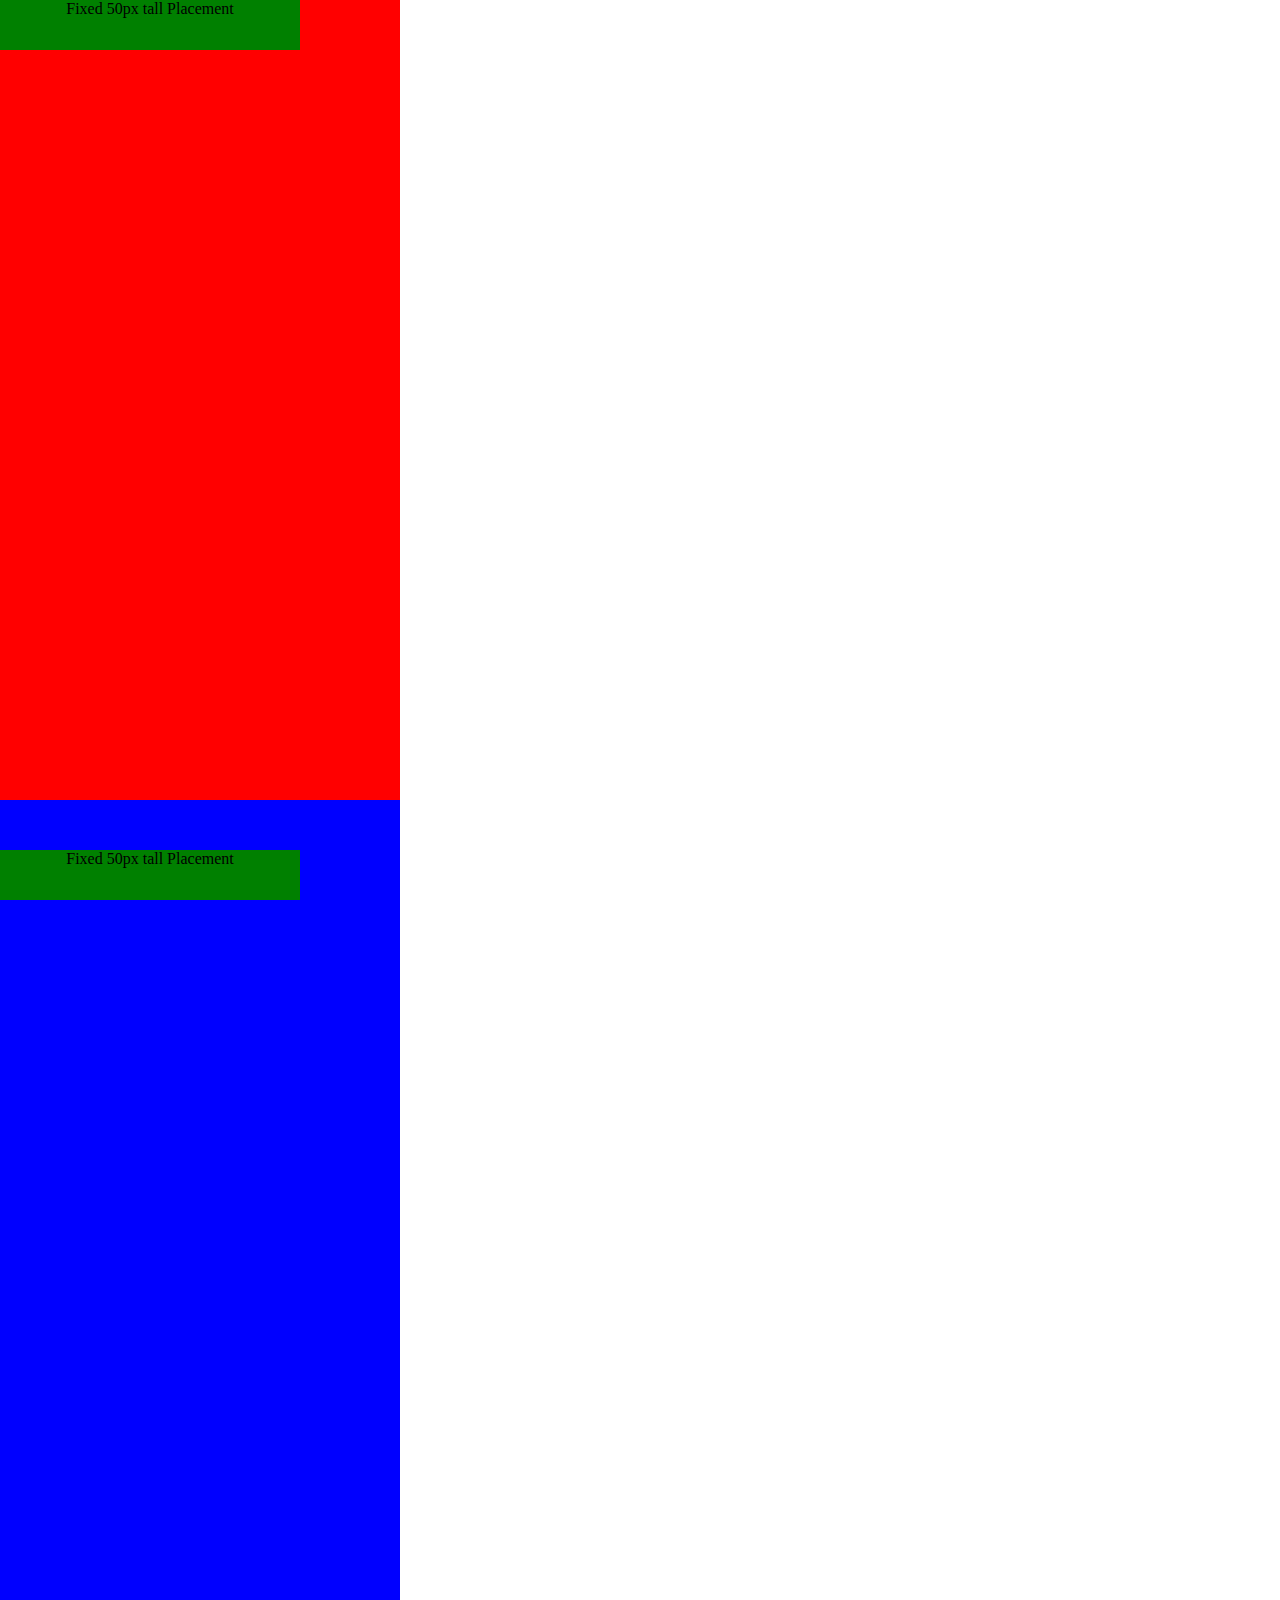
==== index.html @ 7156c19f "Rename MAB-10707_bottom_top_divs_prod_50px-5.html to index.html" ====
<!DOCTYPE HTML>
<html>
<head><title></title>
<meta name="viewport" content="width=device-width, initial-scale=1, user-scalable=no" />
</head>
<body style="margin:0px;">
<div style="position:fixed; height:50px; width:300px; background-color:green; text-align:center;z-index:100000">Fixed 50px tall Placement</div>
<div style="position:fixed; height:50px; width:300px; bottom:0px;background-color:green; text-align:center;z-index:100000">Fixed 50px tall Placement</div>
<div style="height:800px;width:400px;background-color:red;"></div>
<div style="width:400px;">
<div class="celtra-ad-v3">
    <img src="data:image/png,celtra" style="display: none" onerror="
        (function(img) {
            var params = {'clickUrl':'','expandDirection':'undefined','preferredClickThroughWindow':'new','clickEvent':'advertiser','externalAdServer':'Custom','tagVersion':'6'};
            var req = document.createElement('script');
            req.id = params.scriptId = 'celtra-script-' + (window.celtraScriptIndex = (window.celtraScriptIndex||0)+1);
            params.clientTimestamp = new Date/1000;
            params.clientTimeZoneOffsetInMinutes = new Date().getTimezoneOffset();
            params.hostPageLoadId=window.celtraHostPageLoadId=window.celtraHostPageLoadId||(Math.random()+'').slice(2);
            var src = 'https://ads.mab.robakid.test/ec02bd7c/web.js?';
            for (var k in params) {
                src += '&amp;' + encodeURIComponent(k) + '=' + encodeURIComponent(params[k]);
            }
            req.src = src;
            img.parentNode.insertBefore(req, img.nextSibling);
        })(this);
    "/>
</div>
<div style="height:800px;width:400px;background-color:blue;"></div>
</body>
</html>
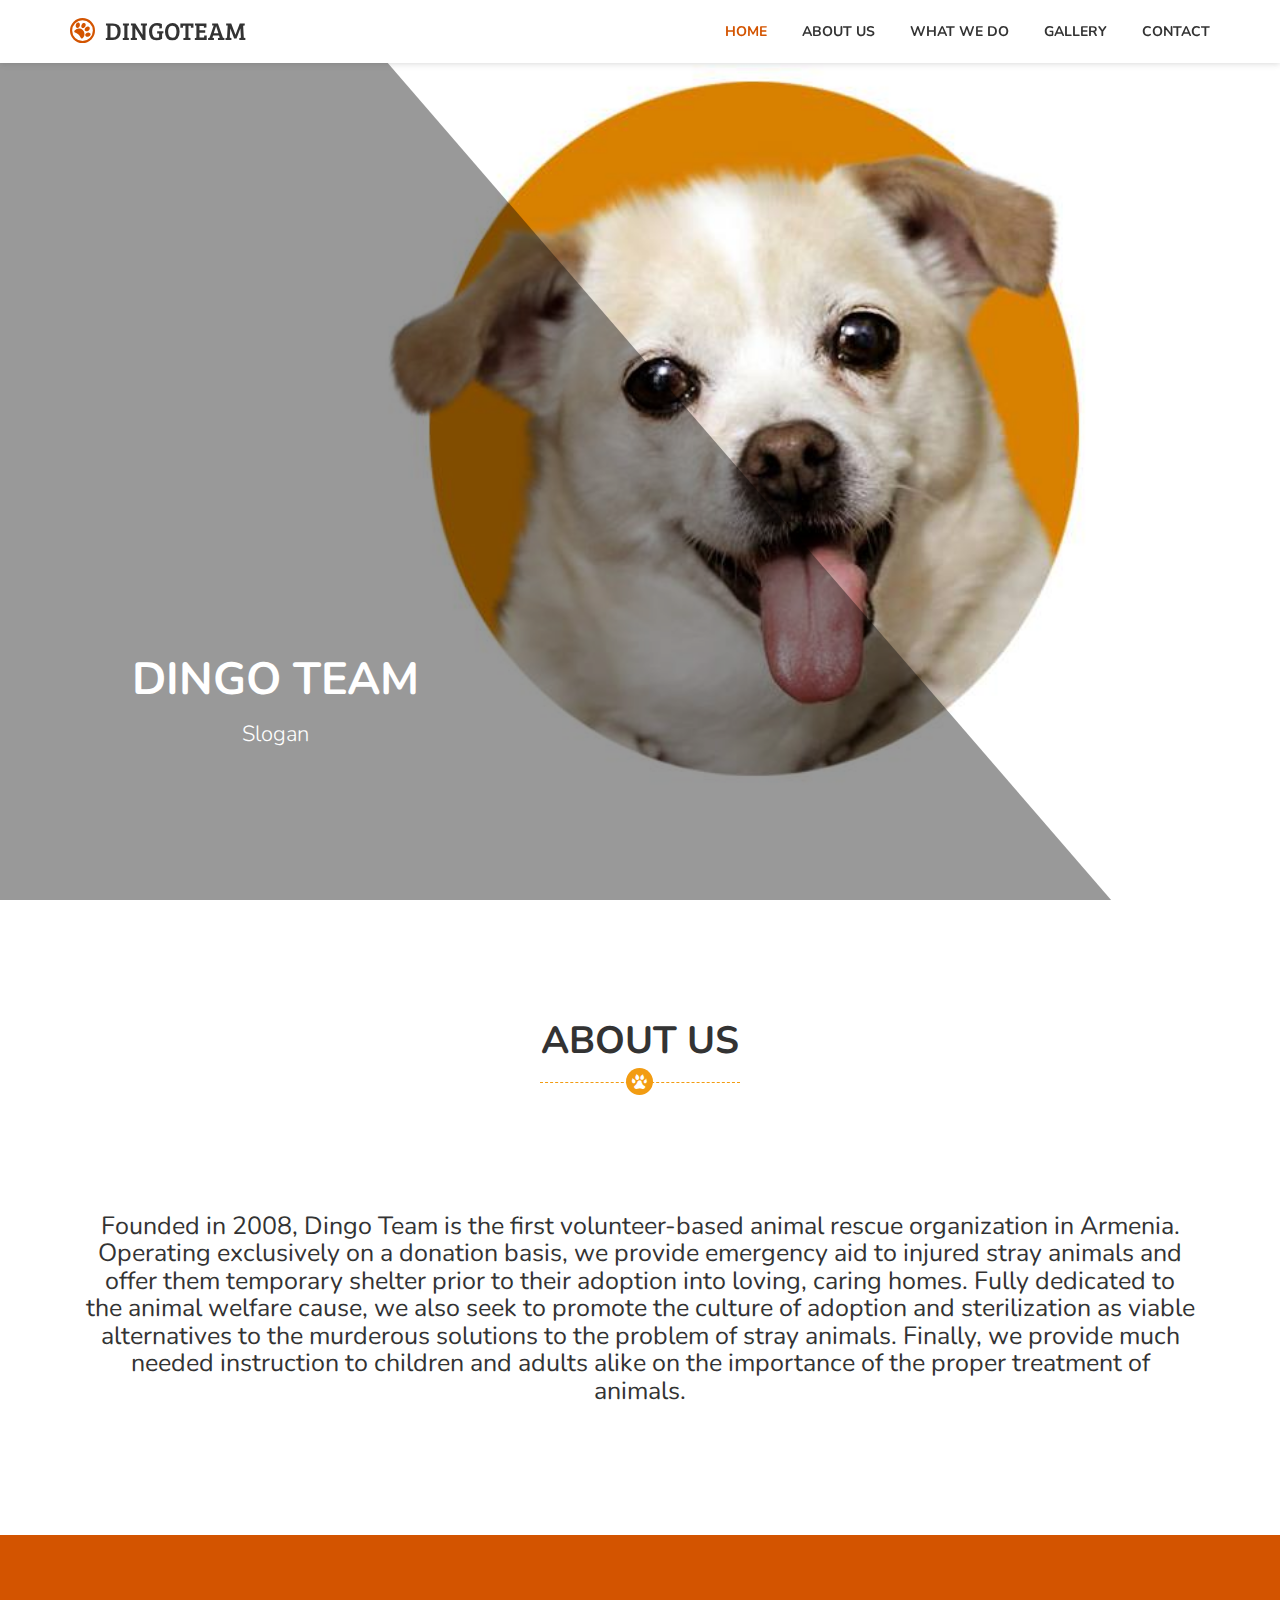
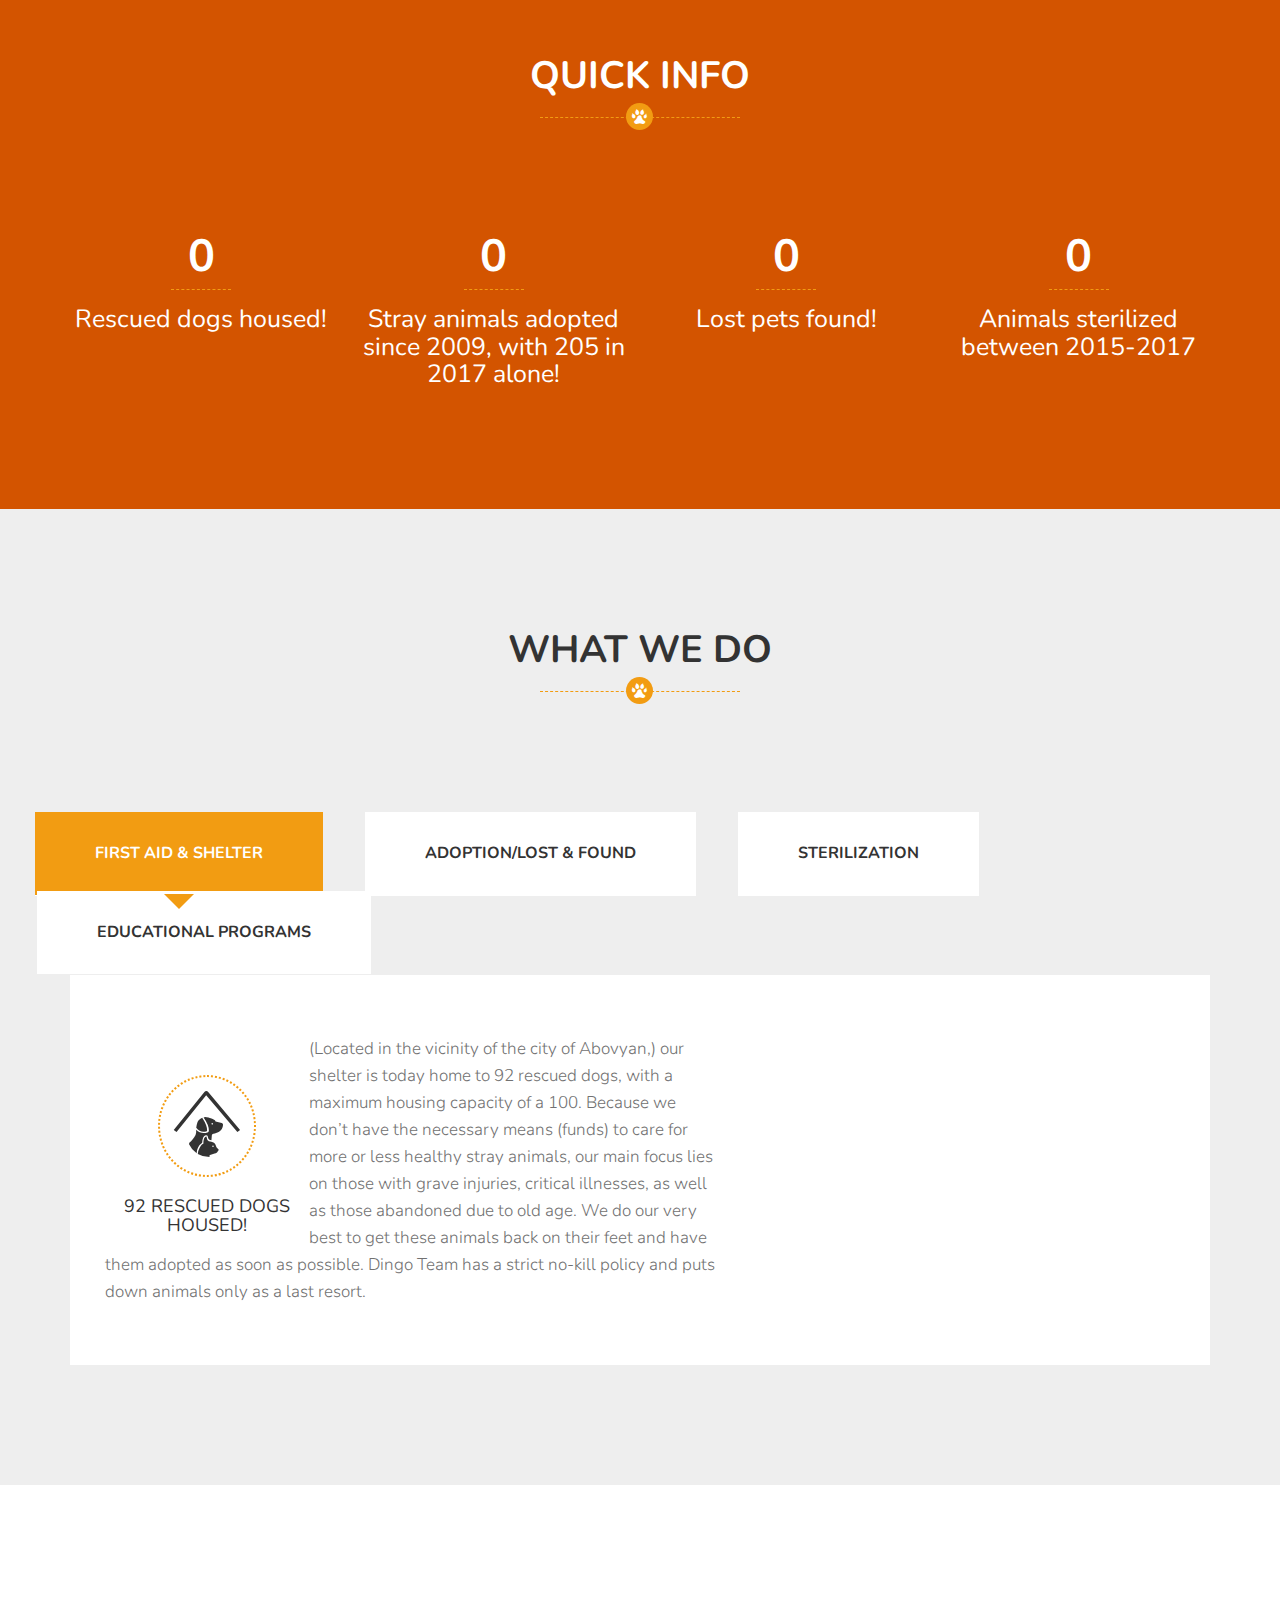
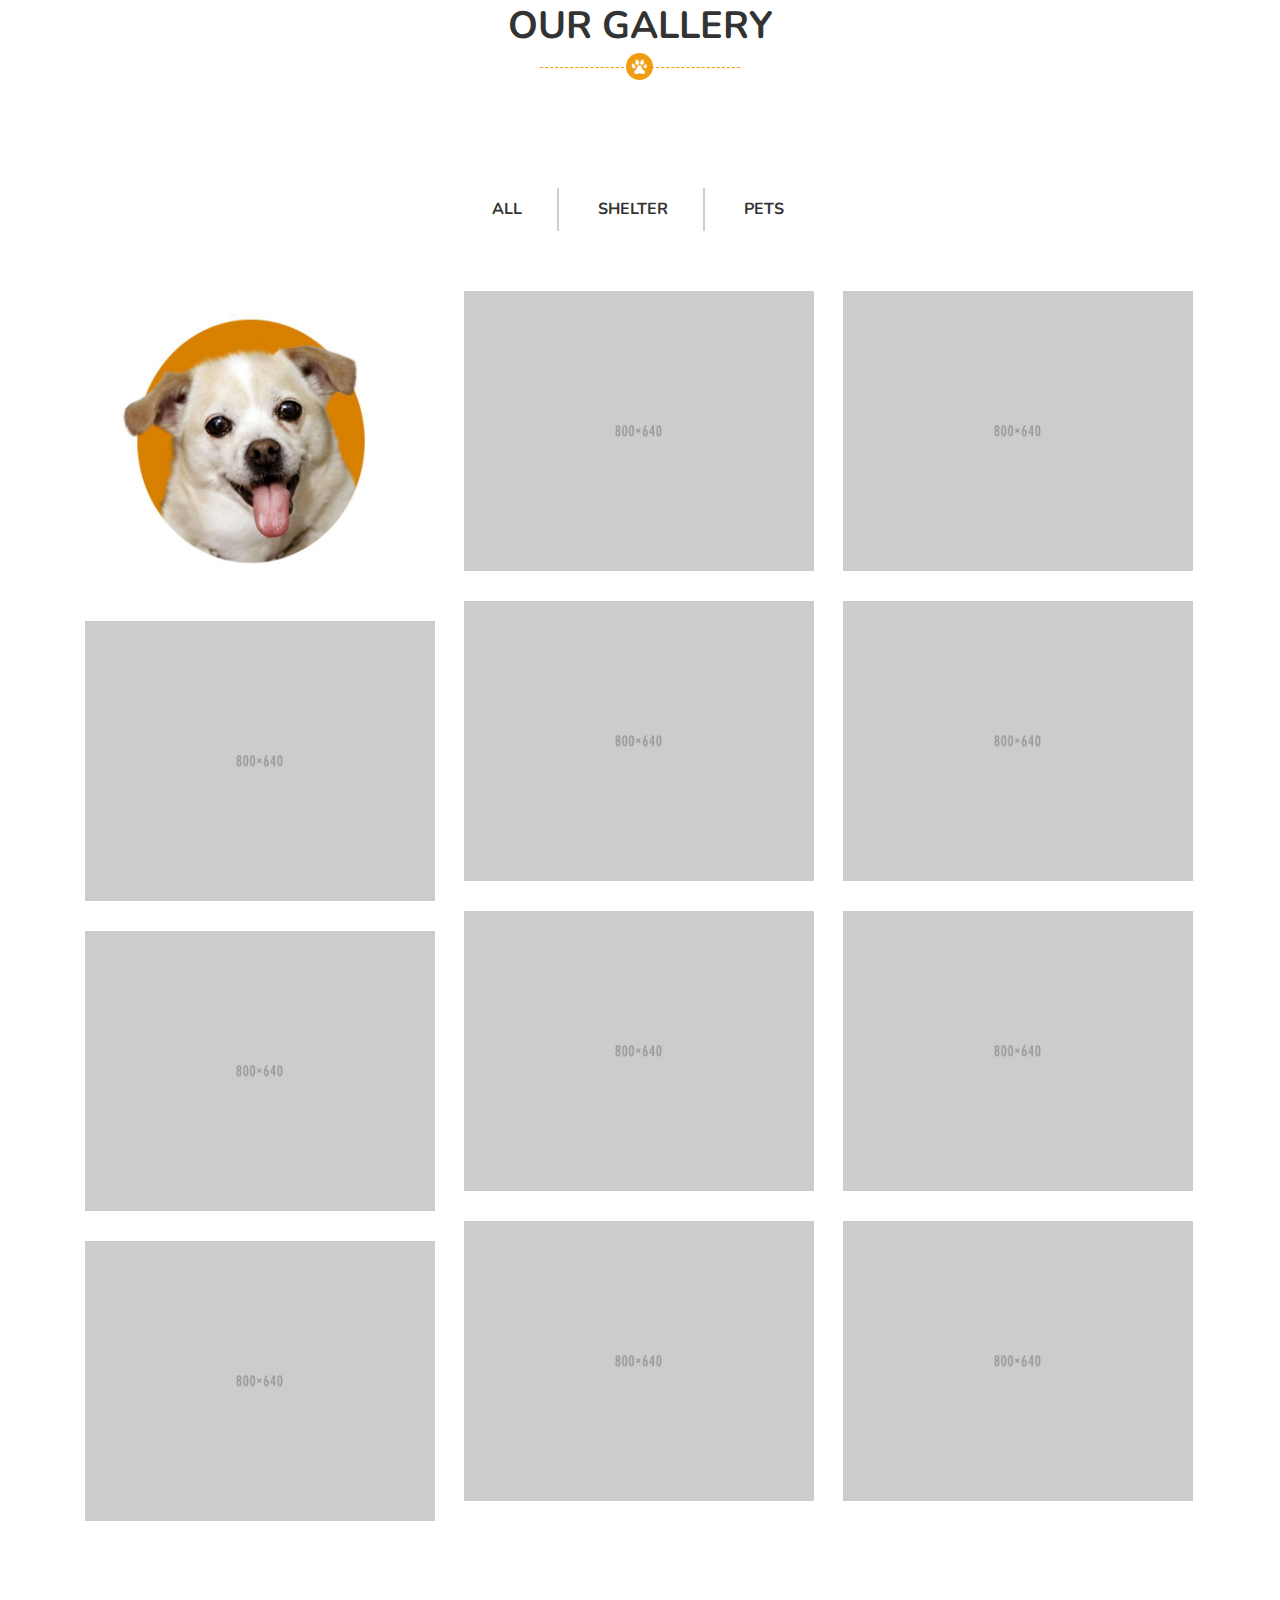
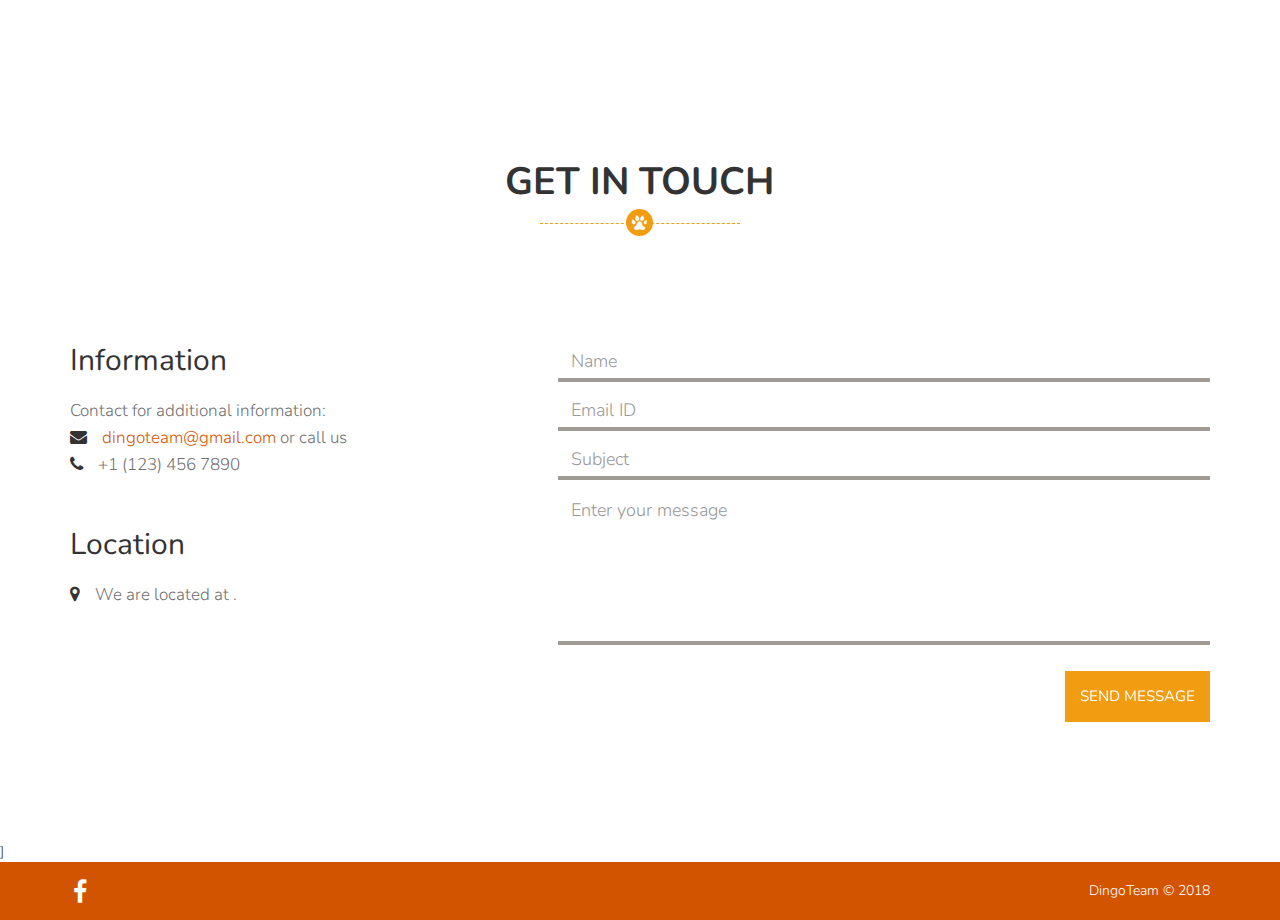
==== commit c32f3ab6: "dingo demo" ====
--- a/index.html
+++ b/index.html
@@ -1,31 +1,592 @@
-<!DOCTYPE HTML>
-<html>
-<head><title></title>
-<meta name="viewport" content="width=device-width, initial-scale=1, user-scalable=no" />
-</head>
-<body style="margin:0px;">
-<div style="position:fixed; height:50px; width:300px; background-color:green; text-align:center;z-index:100000">Fixed 50px tall Placement</div>
-<div style="position:fixed; height:50px; width:300px; bottom:0px;background-color:green; text-align:center;z-index:100000">Fixed 50px tall Placement</div>
-<div style="height:800px;width:400px;background-color:red;"></div>
-<div style="width:400px;">
-<div class="celtra-ad-v3">
-    <img src="data:image/png,celtra" style="display: none" onerror="
-        (function(img) {
-            var params = {'clickUrl':'','expandDirection':'undefined','preferredClickThroughWindow':'new','clickEvent':'advertiser','externalAdServer':'Custom','tagVersion':'6'};
-            var req = document.createElement('script');
-            req.id = params.scriptId = 'celtra-script-' + (window.celtraScriptIndex = (window.celtraScriptIndex||0)+1);
-            params.clientTimestamp = new Date/1000;
-            params.clientTimeZoneOffsetInMinutes = new Date().getTimezoneOffset();
-            params.hostPageLoadId=window.celtraHostPageLoadId=window.celtraHostPageLoadId||(Math.random()+'').slice(2);
-            var src = 'https://ads.mab.robakid.test/ec02bd7c/web.js?';
-            for (var k in params) {
-                src += '&amp;' + encodeURIComponent(k) + '=' + encodeURIComponent(params[k]);
-            }
-            req.src = src;
-            img.parentNode.insertBefore(req, img.nextSibling);
-        })(this);
-    "/>
-</div>
-<div style="height:800px;width:400px;background-color:blue;"></div>
-</body>
-</html>
+<!DOCTYPE html>
+<html lang="en">
+   <head>
+      <meta charset="utf-8">
+      <!--[if IE]>
+      <meta http-equiv="X-UA-Compatible" content="IE=edge">
+      <![endif]-->
+      <meta name="viewport" content="width=device-width, initial-scale=1, maximum-scale=1">
+      <meta name="description" content="">
+      <meta name="author" content="">
+      <!-- Page title -->
+      <title>Dingo Team</title>
+	  
+      <!-- HTML5 Shim and Respond.js IE8 support of HTML5 elements and media queries -->
+      <!--[if lt IE 9]>
+      <script src="js/html5shiv.min.js"></script>
+      <script src="js/respond.js"></script>
+      <![endif]-->
+	  
+      <!-- Bootstrap Core CSS -->
+      <link href="css/bootstrap.css" rel="stylesheet" type="text/css">
+	  
+      <!-- Icon fonts -->
+      <link href="fonts/font-awesome/css/font-awesome.min.css" rel="stylesheet" type="text/css">
+      <link href="fonts/flaticons/flaticon.css" rel="stylesheet" type="text/css">
+	  
+      <!-- Google fonts -->
+      <link href='http://fonts.googleapis.com/css?family=Nunito:300,400,700' rel='stylesheet' type='text/css'>
+	  <link href='http://fonts.googleapis.com/css?family=Bree+Serif' rel='stylesheet' type='text/css'>
+
+      <!-- Css Animations -->
+      <link href="css/animate.css" rel="stylesheet" />
+	  
+      <!-- Theme CSS -->
+      <link href="css/style.css" rel="stylesheet">
+	  
+	  <!-- Color Style CSS -->
+      <link href="styles/yellowpaws.css" rel="stylesheet">
+	  
+	  <!-- Prefix free CSS -->
+	  <script src="js/prefixfree.js"></script>
+	  
+      <!-- Owl Slider & Prettyphoto -->
+      <link rel="stylesheet" href="css/owl.carousel.css">
+      <link rel="stylesheet" href="css/prettyPhoto.css">
+	  
+      <!-- Favicons-->
+      <link rel="apple-touch-icon" sizes="57x57" href="/apple-touch-icon-57x57.png">
+      <link rel="apple-touch-icon" sizes="72x72" href="/apple-touch-icon-72x72.png">
+      <link rel="apple-touch-icon" sizes="114x114" href="/apple-touch-icon-114x114.png">
+      <link rel="apple-touch-icon" sizes="144x144" href="/apple-touch-icon-144x144.png">
+      <link rel="shortcut icon" href="favicon.ico" type="image/x-icon">
+      <link rel="icon" href="favicon.ico" type="image/x-icon">		
+   </head> 
+   
+   <body id="page-top" data-spy="scroll" data-target=".navbar-custom">   
+	<!-- Preloader -->
+	<div id="preloader">
+		<div class="spinner">
+			<div class="rect1"></div>
+			<div class="rect2"></div>
+			<div class="rect3"></div>
+			<div class="rect4"></div>
+			<div class="rect5"></div>
+		</div>
+	</div>					
+	<!-- Navbar -->	  
+      <nav class="navbar navbar-custom navbar-fixed-top">
+	  		
+         <div class="container">
+         <!-- navbar -->		 
+            <div class="navbar-header page-scroll">
+               <button type="button" class="navbar-toggle" data-toggle="collapse" data-target=".navbar-main-collapse">
+               <i class="fa fa-bars"></i>
+               </button>
+               <!-- Logo -->
+               <div class="page-scroll">
+                  <a class="navbar-brand" href="#page-top">
+				  <!--Font Icon logo and text -->
+                     <span class="flaticon-animals-allowed"></span>DingoTeam
+                  </a>
+               </div>
+            </div>
+            <!-- Collect the nav links, forms, and other content for toggling -->
+            <div class="collapse navbar-collapse navbar-right navbar-main-collapse">
+               <ul class="nav navbar-nav page-scroll">
+                  <li class="active"><a href="#page-top">Home</a></li>
+                  <li><a href="#services">About Us</a></li>
+                  <li><a href="#about">What We Do</a></li>
+                  <li><a href="#gallery">Gallery</a></li>
+                  <li><a href="#contact">Contact</a></li>
+               </ul>
+            </div>
+         </div>
+      </nav><!-- Navbar ends -->
+	<!-- Full Page Image Background Slider -->
+	<div class="slider-container">	
+	   <div class="slider-control left inactive"></div>
+	   <div class="slider-control right"></div>
+		   <ul class="slider-pagi"></ul>
+	   <!--Slider -->
+	   <div class="slider">
+	   <!-- Slide 1 -->
+		  <div class="slide slide-0 active">
+			 <div class="slide__bg"></div>
+			 <div class="slide__content">
+				<svg class="slide__overlay" viewBox="0 0 720 405" preserveAspectRatio="xMaxYMax slice">
+				   <path class="slide__overlay-path" d="M0,0 150,0 500,405 0,405" />
+				</svg>
+				<div class="slide__text">
+				   <h1 class="slide__text-heading">Dingo Team</h1>
+				   <div class="hidden-sm hidden-xs">
+					  <p class="lead">Slogan</p>
+				   </div>
+				</div>
+			 </div>
+		  </div>
+		 <!-- Slide 2 -->
+		 
+		 
+		  
+	   </div>
+	</div>	
+	<!--/ Slider ends -->
+				
+    <!-- Section services -->
+	<section id="services" class="home-section">
+	   <div class="col-lg-8 col-lg-offset-2">
+		 <!-- Section heading -->
+		  <div class="section-heading">
+			 <h2>About Us</h2>
+			 <div class="hr"></div>
+		  </div>
+	   </div>
+	   <div class="container">
+		  
+			 <!-- item 1-->
+			<div class="col-md-12 col-sm-12">
+							<h5>Founded in 2008, Dingo Team is the first volunteer-based animal rescue organization in Armenia. Operating exclusively on a donation basis, we provide emergency aid to injured stray animals and offer them temporary shelter prior to their adoption into loving, caring homes. Fully dedicated to the animal welfare cause, we also seek to promote the culture of adoption and sterilization as viable alternatives to the murderous solutions to the problem of stray animals. Finally, we provide much needed instruction to children and adults alike on the importance of the proper treatment of animals. </h5>
+						
+		  </div>
+	</section>
+	<!-- /Section ends -->	  
+	
+    <!-- Section Stats -->	
+    <section id="stats" class="home-section">
+		<div class="col-lg-8 col-lg-offset-2">
+		   <!-- Section Heading -->	
+			<div class="section-heading">
+			<h2>Quick Info</h2>
+			<div class="hr"></div>
+		 </div>
+		</div>
+         <div class="container">
+            <div class="row">
+               <div class="text-center wow fadeInUp" data-wow-delay="0.2s">
+                  <div class="col-md-3 col-sm-6 res-margin">
+                     <!-- Number 1 -->
+                     <div class="numscroller" data-slno='1' data-min='0' data-max='92' data-delay='10' data-increment="5">0</div>
+                     <hr>
+					 <h5>Rescued dogs housed!</h5>
+                  </div>
+                  <div class="col-md-3 col-sm-6 res-margin">
+                     <!-- Number 2 -->
+                     <div class="numscroller" data-slno='1' data-min='0' data-max='5000' data-delay='5' data-increment="20">0</div>
+                     <hr>
+					 <h5>Stray animals adopted since 2009, with 205 in 2017 alone!</h5>
+                  </div>
+                  <div class="col-md-3 col-sm-6 res-margin">
+                     <!-- Number 3 -->
+                     <div class="numscroller" data-slno='1' data-min='0' data-max='22' data-delay='5' data-increment="3">0</div>
+                     <hr>
+                     <h5>Lost pets found!</h5>
+                  </div>
+                  <div class="col-md-3 col-sm-6">
+                     <!-- Number 4 -->
+                     <div class="numscroller" data-slno='1' data-min='0' data-max='800' data-delay='8' data-increment="8">0</div>
+                     <hr>
+					 <h5>Animals sterilized between 2015-2017</h5>
+                  </div>
+               </div>
+            </div>
+         </div>
+    </section>
+	<!-- Section Ends-->
+	  
+    <!-- Section About -->	
+	<section id="about" class="home-section">
+	   <div class="col-lg-8 col-lg-offset-2">
+	   	<!-- Section Heading -->	
+		  <div class="section-heading">
+			 <h2>What We Do</h2>
+			 <div class="hr"></div>
+		  </div>
+	   </div>
+		  <div class="col-md-12 col-sm-12 col-centered">
+			 <div class="centered-pills">
+				<!-- Navigation -->
+				<ul class="nav nav-pills">
+				   <li class="active"><a href="#pane1" data-toggle="tab">First AID & Shelter</a></li>
+				   <li><a href="#pane2" data-toggle="tab">Adoption/Lost & Found</a></li>
+				   <li><a href="#pane3" data-toggle="tab">Sterilization</a></li>
+				   <li><a href="#pane4" data-toggle="tab">Educational Programs</a></li>
+				</ul>
+			 </div>
+		  </div>
+		 <div class="container">
+		  <!-- Panels start -->	
+		  <div class="tabbable">
+			 <div class="tab-content">
+				<!-- Panel  1 -->
+				<div id="pane1" class="paneltab tab-pane fade active in">
+				   <div class="row">
+					  <div class="col-md-12 col-sm-12">
+						 <div class="col-lg-7 col-md-6 col-sm-12 res-margin wow fadeInRight" data-wow-delay="0.2s">
+						 <div class="col-xs-12 col-md-4 col-lg-4">
+						 <div class="box">
+							<div class="icon">
+							   <div class="image"><span class="flaticon-pet22"></span></div>
+							   <h6>92 rescued dogs housed!</h6>
+							</div>
+						 </div>
+					  </div>
+							<p>(Located in the vicinity of the city of Abovyan,) our shelter is today home to 92 rescued dogs, with a maximum housing capacity of a 100.
+
+Because we don’t have the necessary means (funds) to care for more or less healthy stray animals, our main focus lies on those with grave injuries, critical illnesses, as well as those abandoned due to old age. We do our very best to get these animals back on their feet and have them adopted as soon as possible. 
+
+Dingo Team has a strict no-kill policy and puts down animals only as a last resort.
+</p>
+						 </div>					 
+						 <div class="col-lg-5 col-md-6 col-sm-12 wow fadeInLeft" data-wow-delay="0.2s">
+							<div class="embed-responsive embed-responsive-16by9">
+						 <iframe class="embed-responsive-item" src="https://www.facebook.com/plugins/video.php?href=https%3A%2F%2Fwww.facebook.com%2Fdingoteam%2Fvideos%2F1727937407271821%2F&show_text=0"></iframe>
+					  </div>
+						 </div>
+					  </div>
+					  <!-- icons -->
+				   </div>
+
+				 </div> 
+				<!-- Panel 1 ends -->
+				
+				<!-- Panel 2 -->
+				<div id="pane2" class="paneltab tab-pane fade">
+				  <div class="row">
+				    <div class="col-md-12 col-sm-12">
+				   	<div class="col-xs-12 col-md-4 col-lg-4">
+						 <div class="box">
+							<div class="icon">
+							   <div class="image"><span class="flaticon-dog65"></span></div>
+							   <h6>22 lost pets found!</h6>
+							</div>
+						 </div>
+					  </div>
+					  <h3>Adoption</h3>
+					  <p>The first to spread the culture of animal adoption in Armenia, we’ve assisted in the adoption of more than 5000 stray animals since 2009, with 205 of those in 2017 alone. With an average adoption rate of 10-15 animals per month, we also encourage the adoption of disabled animals and animals still living on the streets, something that’s never been done before in Armenia. Thus, a total of 18 disabled cats and dogs were adopted in 2017 alone thanks to our efforts. 
+
+The Team actively collaborates with US animal rescue organizations to enable the adoption of disabled animals otherwise difficult to give up for adoption in Armenia. Today, more than 30 disabled animals from Armenia have found their happy homes in the US. One of them, Dikran, has even managed to become a local superstar thanks to his owner who has since published a book about his unlikely journey from Armenia to the US. </p>
+<p> With its small army of more than 40.000 followers, more than any other organization engaged in the field, Dingo Team also helps find lost pets. In 2017 alone, we helped find 22 lost pets. </p>
+
+				   </div>
+				  
+					 
+				
+					
+				  </div>
+				   
+				</div><!-- / Panel 2 ends -->
+				
+			
+<!-- Panel 2 -->
+				<div id="pane3" class="paneltab tab-pane fade">
+				  <div class="row">
+				  <div class="col-md-12 col-sm-12">
+				   		<div class="col-xs-12 col-md-4 col-lg-4">
+						 <div class="box">
+							<div class="icon">
+							   <div class="image"><span class="flaticon-man417"></span></div>
+							   <h6>More than 800 animals sterilized between 2015-2017!</h6>
+							</div>
+						 </div>
+					  </div>
+					  <h3>Sterilization</h3>
+					  <p>Between 2015 and 2017, we sterilized more than 800 stray animals in an effort to educate local authorities on no-kill solutions to the problem of stray animals and present them with viable alternatives.
+
+Until recently, the official policy of the state with regards to the issue of stray animals had been mass slaughter. To combat this inhumane approach, our Team has since come to an agreement with local authorities according to which animals sterilized by the organization cannot be put down.
+
+Animals sterilized by the Team are recognized through the special orange collars placed around their necks, which function as safeguards against/prevent them from being put down, as well as encourages positive attitudes towards them.
+
+We also conduct explanatory work with local residents to demonstrate the positive attributes of sterilization, most notably the elimination of dog packs from local neighborhoods and 
+
+Since 2015, Dingo Team has been in active collaboration with World Veterinary Service (WVS), a registered charity providing vital veterinary aid around the world. This collaborative effort has led number of WVS specialists to visit Armenia to participate in sterilization and educational programs, as well as help inventory the stray animals of Yerevan (?).
+</p>
+
+				   </div>
+				  
+					
+					
+				  </div>
+				</div><!-- / Panel 2 ends -->
+
+				<div id="pane4" class="paneltab tab-pane fade">
+				  <div class="row">
+				    <div class="col-md-12 col-sm-12">
+				   		<div class="col-xs-12 col-md-4 col-lg-4">
+						 <div class="box">
+							<div class="icon">
+							   <div class="image"><span class="flaticon-pets19"></span></div>
+							   <h6>More than 1000 children educated since 2016!</h6>
+							</div>
+						 </div>
+					  </div>
+					  <h3>Educational Programs and Events</h3>
+					  <p>Inspired from the UK based animal welfare charity “Dogs Trust” (name of program) program, our “Care for your pet” educational program has educated more than 1000 children from kindergartens and schools across Yerevan and the regions on the importance of the proper treatment of animals since 2016.
+
+We also organize weekly visits to our shelter to allow people from all over to interact with our dogs and help them overcome their fears.
+
+Unfortunately, Armenia still hasn’t passed adequate animal protection laws. That is why our Team has come up with its own draft law, which is currently under advisement from the government.
+
+For years, we have combatted intensely the cruel treatment of animals by appealing to the police in order to prevent such cases and ultimately eradicate the culture of impunity in cases of animal maltreatment.
+
+Our Team has also carried out numerous campaigns, including the Happy Together campaign, to eliminate the causes of abandonment of animals. By showcasing photos and videos of animals and children happily growing together, our goal is to motivate families with newborns to stay true to their pets by not abandoning them.
+</p>
+
+				   </div>
+				   
+					
+				  </div>
+				</div><!-- / Panel 2 ends -->
+
+
+			</div><!-- /.tab-content -->
+		  </div><!-- /.tabbable -->
+	   </div><!-- /container-->
+	</section>
+	<!-- Section ends-->
+	  
+    <!-- Section Testimonials -->
+	
+	   
+	<!-- Section Gallery -->
+	<section id="gallery" class="home-section">
+	   <div class="col-lg-8 col-lg-offset-2">
+	   	<!-- Section heading -->
+		  <div class="section-heading">
+			 <h2>Our Gallery</h2>
+			 <div class="hr"></div>
+		  </div>
+	   </div>
+	   <div class="container wow fadeInDown" data-wow-delay="0.2s">
+		  <div class="nav-gallery col-md-12">
+			 <!-- Navigation -->
+				<ul class="list-inline nav type cat">
+				   <li class="active"><a href="#" data-filter="*">All</a></li>
+				   <li><a href="#" data-filter=".dogcat">Shelter</a></li>
+				   <li><a href="#" data-filter=".other">Pets</a></li>
+				</ul>
+		   </div>
+		  <!-- Gallery -->
+		  <div class="row">
+			<div class="col-md-12">
+			 <div id="lightbox">			 
+			    <!-- Image 1 -->
+				<div class="col-sm-6 col-md-6 col-lg-4 dogcat">
+				   <div class="portfolio-item">
+					  <div class="gallery-thumb">
+						 <img class="img-responsive" src="img/header.jpg" alt="">
+						 <span class="overlay-mask"></span>
+						 <a href="img/header.jpg" data-gal="prettyPhoto[gallery]" class="link centered" title="You can add caption to pictures.">
+						 <i class="fa fa-expand"></i></a>
+					  </div>
+				   </div>
+				</div>
+				<!-- Image 2 -->
+				<div class="col-sm-6 col-md-6 col-lg-4 other">
+				   <div class="portfolio-item">
+					  <div class="gallery-thumb">
+						 <img class="img-responsive" src="img/gallery6.jpg" alt="">
+						 <span class="overlay-mask"></span>
+						 <a href="img/gallery6.jpg" data-gal="prettyPhoto[gallery]" class="link centered" title="You can add caption to pictures.">
+						 <i class="fa fa-expand"></i></a>
+					  </div>
+				   </div>
+				</div>
+				<!-- Image 3 -->
+				<div class="col-sm-6 col-md-6 col-lg-4 other">
+				   <div class="portfolio-item">
+					  <div class="gallery-thumb">
+						 <img class="img-responsive" src="img/gallery3.jpg" alt="">
+						 <span class="overlay-mask"></span>
+						 <a href="img/gallery3.jpg" data-gal="prettyPhoto[gallery]" class="link centered" title="You can add caption to pictures.">
+						 <i class="fa fa-expand"></i></a>
+					  </div>
+				   </div>
+				</div>
+				<!-- Image 4 -->
+				<div class="col-sm-6 col-md-6 col-lg-4 other">
+				   <div class="portfolio-item">
+					  <div class="gallery-thumb">
+						 <img class="img-responsive" src="img/gallery4.jpg" alt="">
+						 <span class="overlay-mask"></span>
+						 <a href="img/gallery4.jpg" data-gal="prettyPhoto[gallery]" class="link centered" title="You can add caption to pictures.">
+						 <i class="fa fa-expand"></i></a>
+					  </div>
+				   </div>
+				</div>
+				<!-- Image 5 -->
+				<div class="col-sm-6 col-md-6 col-lg-4 dogcat">
+				   <div class="portfolio-item">
+					  <div class="gallery-thumb">
+						 <img class="img-responsive" src="img/gallery5.jpg" alt="">
+						 <span class="overlay-mask"></span>
+						 <a href="img/gallery5.jpg" data-gal="prettyPhoto[gallery]" class="link centered" title="You can add caption to pictures.">
+						 <i class="fa fa-expand"></i></a>
+					  </div>
+				   </div>
+				</div>
+				<!-- Image 6 -->
+				<div class="col-sm-6 col-md-6 col-lg-4 dogcat">
+				   <div class="portfolio-item">
+					  <div class="gallery-thumb">
+						 <img class="img-responsive" src="img/gallery2.jpg" alt="">
+						 <span class="overlay-mask"></span>
+						 <a href="img/gallery2.jpg" data-gal="prettyPhoto[gallery]" class="link centered" title="You can add caption to pictures.">
+						 <i class="fa fa-expand"></i></a>
+					  </div>
+				   </div>
+				</div>
+				<!-- Image 7 -->
+				<div class="col-sm-6 col-md-6 col-lg-4 dogcat">
+				   <div class="portfolio-item">
+					  <div class="gallery-thumb">
+						 <img class="img-responsive" src="img/gallery7.jpg" alt="">
+						 <span class="overlay-mask"></span>
+						 <a href="img/gallery7.jpg" data-gal="prettyPhoto[gallery]" class="link centered" title="You can add caption to pictures.">
+						 <i class="fa fa-expand"></i></a>
+					  </div>
+				   </div>
+				</div>
+				<!-- Image 8 -->
+				<div class="col-sm-6 col-md-6 col-lg-4 other">
+				   <div class="portfolio-item">
+					  <div class="gallery-thumb">
+						 <img class="img-responsive" src="img/gallery8.jpg" alt="">
+						 <span class="overlay-mask"></span>
+						 <a href="img/gallery8.jpg" data-gal="prettyPhoto[gallery]" class="link centered" title="You can add caption to pictures.">
+						 <i class="fa fa-expand"></i></a>
+					  </div>
+				   </div>
+				</div>
+				<!-- Image 9 -->
+				<div class="col-sm-6 col-md-6 col-lg-4 other">
+				   <div class="portfolio-item">
+					  <div class="gallery-thumb">
+						 <img class="img-responsive" src="img/gallery9.jpg" alt="">
+						 <span class="overlay-mask"></span>
+						 <a href="img/gallery9.jpg" data-gal="prettyPhoto[gallery]" class="link centered" title="You can add caption to pictures.">
+						 <i class="fa fa-expand"></i></a>
+					  </div>
+				   </div>
+				</div>
+				<!-- Image 10 -->
+				<div class="col-sm-6 col-md-6 col-lg-4 dogcat">
+				   <div class="portfolio-item">
+					  <div class="gallery-thumb">
+						 <img class="img-responsive" src="img/gallery10.jpg" alt="">
+						 <span class="overlay-mask"></span>
+						 <a href="img/gallery10.jpg" data-gal="prettyPhoto[gallery]" class="link centered" title="You can add caption to pictures.">
+						 <i class="fa fa-expand"></i></a>
+					  </div>
+				   </div>
+				</div>
+				<!-- Image 11 -->
+				<div class="col-sm-6 col-md-6 col-lg-4 other">
+				   <div class="portfolio-item">
+					  <div class="gallery-thumb">
+						 <img class="img-responsive" src="img/gallery11.jpg" alt="">
+						 <span class="overlay-mask"></span>
+						 <a href="img/gallery11.jpg" data-gal="prettyPhoto[gallery]" class="link centered" title="You can add caption to pictures.">
+						 <i class="fa fa-expand"></i></a>
+					  </div>
+				   </div>
+				</div>
+				<!-- Image 12 -->
+				<div class="col-sm-6 col-md-6 col-lg-4 dogcat">
+				   <div class="portfolio-item">
+					  <div class="gallery-thumb">
+						 <img class="img-responsive" src="img/gallery12.jpg" alt="">
+						 <span class="overlay-mask"></span>
+						 <a href="img/gallery12.jpg" data-gal="prettyPhoto[gallery]" class="link centered" title="You can add caption to pictures.">
+						 <i class="fa fa-expand"></i></a>
+					  </div>
+				   </div>
+				</div>
+			 </div><!-- /lightbox-->
+		   </div><!-- /col-md-12-->
+		 </div><!-- /row -->
+	   </div><!-- /container -->
+	</section>
+	<!-- Section ends --> 
+     
+     
+	<!-- Section Contact -->
+	<section id="contact" class="home-section">
+	   <div class="col-lg-8 col-lg-offset-2">
+		  <!-- Section heading -->
+		  <div class="section-heading">
+			 <h2>Get in touch</h2>
+			 <div class="hr"></div>
+		  </div>
+	   </div>
+	   <div class="container">
+	   	<div class="row">
+		  <div class="margin col-md-4 col-sm-6 wow fadeInLeft" data-wow-delay="0.2s">
+			 <!-- Contact info -->
+			 <h4>Information</h4>
+			 <p>Contact for additional information:</p>
+			 <p><i class="fa fa-envelope"></i><a href="mailto:youremailaddress">dingoteam@gmail.com</a> or call us</p>
+			 <p><i class="fa fa-phone"></i>+1 (123) 456 7890</p>
+			 <!-- Adress info -->
+			 <h4>Location</h4>
+			 <p><i class="fa fa-map-marker"></i>We are located at .</p>
+		  </div>
+		  <div class="col-md-7 col-md-offset-1 col-sm-6 col-xs-12 wow fadeInLeft" data-wow-delay="0.2s">
+			 <!-- Contact form -->
+			 <div class="form-style" id="contact_form">
+				<div id="contact_results"></div>
+				<div class="form-group">
+				   <input type="text" name="name" class="form-control input-field" placeholder="Name" required>
+				</div>
+				<div class="form-group">
+				   <input type="email" name="email" class="form-control input-field"  placeholder="Email ID" required>
+				</div>
+				<div class="form-group">
+				   <input type="text" name="subject" class="form-control input-field" placeholder="Subject" required>
+				</div>
+				<div class="form-group">
+				   <textarea name="message" id="message" class="textarea-field form-control" rows="4" placeholder="Enter your message" required></textarea>
+				</div>
+				<div class="form-group">
+				   <button type="submit" id="submit_btn" value="Submit" class="btn btn-default pull-right">Send message</button>
+				</div>				
+			 </div><!--/Contact form -->	
+		  </div><!-- /col-md-6 -->
+		</div><!-- /row -->		  
+	   </div><!-- /container-->	   
+	</section>
+	
+	<!--Map -->
+	]
+			  
+    <!-- Footer -->	
+	<footer>
+	   <div class="container">
+		  <div class="row wow fadeInUp" data-wow-delay="0.2s">
+			 <div class="col-sm-6 col-md-4">
+			 <!-- Social Media icons -->	
+				<ul class="social-media">
+				   <li><a title="Facebook" href="#"><i class="fa fa-facebook"></i></a></li>
+				  
+				</ul>
+			 </div>
+			 <!-- Bottom Credits -->
+			 <div class="col-sm-6 col-md-offset-5 col-md-3 text-center">
+				<p>DingoTeam © 2018</p>
+			 </div>			 
+		  </div><!-- /row-->
+	   </div><!-- /container -->
+	   <!-- Go To Top Link -->
+	   <div class="page-scroll hidden-sm hidden-xs">
+		  <a href="#page-top" class="back-to-top"><i class="fa fa-angle-up"></i></a>
+	   </div>
+	</footer>
+	<!-- /footer ends -->
+	  	  	
+	<!-- Core JavaScript Files -->
+	<script src="js/jquery.min.js"></script>
+	<script src="js/bootstrap.min.js"></script>
+	<script src="js/main.js"></script>
+	
+	<!-- Plugins -->
+	<script src="js/plugins.js"></script>
+
+	<!-- Counter -->	  
+	<script src="js/numscroller.js"></script>
+
+	<!-- Contact form -->	  
+	<script src="js/contact.js"></script>
+
+	  
+   </body>
+</html>--- a/fonts/flaticons/flaticon.css
+++ b/fonts/flaticons/flaticon.css
@@ -0,0 +1,135 @@
+@font-face {
+	font-family: "Flaticon";
+	src: url("flaticon.eot");
+	src: url("flaticon.eot#iefix") format("embedded-opentype"),
+	url("flaticon.woff") format("woff"),
+	url("flaticon.ttf") format("truetype"),
+	url("flaticon.svg") format("svg");
+	font-weight: normal;
+	font-style: normal;
+}
+[class^="flaticon-"]:before, [class*=" flaticon-"]:before,
+[class^="flaticon-"]:after, [class*=" flaticon-"]:after {   
+	font-family: Flaticon;
+font-style: normal;
+
+}.flaticon-animal380:before {
+	content: "\e000";
+}
+.flaticon-animal51:before {
+	content: "\e001";
+}
+.flaticon-animal86:before {
+	content: "\e002";
+}
+.flaticon-animals-allowed:before {
+	content: "\e003";
+}
+.flaticon-cat19:before {
+	content: "\e004";
+}
+.flaticon-cat44:before {
+	content: "\e005";
+}
+.flaticon-dog106:before {
+	content: "\e006";
+}
+.flaticon-dog25:before {
+	content: "\e007";
+}
+.flaticon-dog31:before {
+	content: "\e008";
+}
+.flaticon-dog38:before {
+	content: "\e009";
+}
+.flaticon-dog39:before {
+	content: "\e00a";
+}
+.flaticon-dog44:before {
+	content: "\e00b";
+}
+.flaticon-dog47:before {
+	content: "\e00c";
+}
+.flaticon-dog50:before {
+	content: "\e00d";
+}
+.flaticon-dog52:before {
+	content: "\e00e";
+}
+.flaticon-dog65:before {
+	content: "\e00f";
+}
+.flaticon-dog70:before {
+	content: "\e010";
+}
+.flaticon-dogs20:before {
+	content: "\e011";
+}
+.flaticon-dogs38:before {
+	content: "\e012";
+}
+.flaticon-fish14:before {
+	content: "\e013";
+}
+.flaticon-halloween242:before {
+	content: "\e014";
+}
+.flaticon-happy22:before {
+	content: "\e015";
+}
+.flaticon-hare:before {
+	content: "\e016";
+}
+.flaticon-kitty:before {
+	content: "\e017";
+}
+.flaticon-man417:before {
+	content: "\e018";
+}
+.flaticon-meow:before {
+	content: "\e019";
+}
+.flaticon-pet17:before {
+	content: "\e01a";
+}
+.flaticon-pet19:before {
+	content: "\e01b";
+}
+.flaticon-pet22:before {
+	content: "\e01c";
+}
+.flaticon-pet32:before {
+	content: "\e01d";
+}
+.flaticon-pet50:before {
+	content: "\e01e";
+}
+.flaticon-pet55:before {
+	content: "\e01f";
+}
+.flaticon-pets10:before {
+	content: "\e020";
+}
+.flaticon-pets14:before {
+	content: "\e021";
+}
+.flaticon-pets19:before {
+	content: "\e022";
+}
+.flaticon-pets2:before {
+	content: "\e023";
+}
+.flaticon-pets3:before {
+	content: "\e024";
+}
+.flaticon-pets8:before {
+	content: "\e025";
+}
+.flaticon-track2:before {
+	content: "\e026";
+}
+.flaticon-veterinarian:before {
+	content: "\e027";
+}
--- a/css/style.css
+++ b/css/style.css
@@ -0,0 +1,2502 @@
+/*
+Template Name: Happy Paws
+Author: Ingrid Kuhn
+Author URI: themeforest/user/ingridk
+Version: 1.0
+Last change: 13 June 2018
+
+	Table of Contents
+
+	#General and Typography
+	#Navigation
+	#Logo
+	#Main Slider
+	#Section - Services
+	#Section - Stats
+	#Section - About
+	#Section - Testimonials
+	#Section - Prices
+	#Section - Call to Action
+	#Section - Gallery
+    #Section - Offers
+	#Section - Adoption
+	#Section - Brands
+	#Section - Contact
+	#Section - Map
+    #Section - Footer
+	#Miscellaneous
+	#Media Queries
+
+===========================
+  General and Typography
+============================ */
+
+html{
+	width: 100%;
+	height: 100%;	
+}
+
+body {
+	width: 100%;
+	height: 100%;
+	font-family: 'nunito',sans-serif;
+	font-weight: 300;
+	color: #333;
+	-webkit-text-size-adjust: 100%; 
+	-webkit-font-smoothing: antialiased;
+}
+
+p{
+    font-size: 17px;
+    line-height: 27px;
+    color:#717171;
+	margin: 0;
+}
+
+/* Headings */
+
+h1 small, h2 small, h3 small, h4 small, h5 small, h6 small {
+    font-weight: 400;
+	font-size:18px;
+	color:#333;
+}
+
+h1 {
+	text-transform:uppercase;
+	font-size: 45px;
+	font-weight: 700;
+}
+ 
+h2 {
+	font-size: 38px;
+	font-weight: 700;
+	text-transform:uppercase;
+	margin-top:0;
+}
+
+h3 {
+	font-family: 'nunito',sans-serif;
+	font-weight: 600;
+	font-size: 34px;
+	margin-top: 0;
+	margin-bottom: 20px;
+}
+
+h4 { 
+	font-family: 'nunito',sans-serif;
+	font-weight: 400;
+	font-size: 30px;	
+}
+ 
+h5 {
+	font-size: 25px;	
+	font-family: 'nunito',sans-serif;
+	font-weight: 400;
+}
+
+h6 {
+	font-size: 18px;	
+	margin: 0;
+	text-transform: uppercase;
+	font-family: 'nunito',sans-serif;
+	font-weight: 400;
+}
+
+/* Links */
+
+a {transition: all .2s ease-in-out;}
+
+a:hover,
+a:focus {text-decoration: none;}
+
+/* Preloader */
+
+#preloader {
+    background: #fff;
+    bottom: 0;
+    height: 100%;
+    left: 0;
+    position: fixed;
+    right: 0;
+    top: 0;
+    width: 100%;
+    z-index: 9999;
+}
+
+.spinner {
+	position: absolute;
+	left: 49%;
+	top: 50%; 
+	z-index: 999; 
+	min-width: 6.5em; 
+	height: 2.5em; 
+	overflow: visible; 
+}
+
+.spinner > div {
+  height: 100%;
+  width: 6px;
+  display: inline-block;
+  -webkit-animation: sk-stretchdelay 1.2s infinite ease-in-out;
+  animation: sk-stretchdelay 1.2s infinite ease-in-out;
+}
+
+.spinner .rect2 {
+  -webkit-animation-delay: -1.1s;
+  animation-delay: -1.1s;
+}
+
+.spinner .rect3 {
+  -webkit-animation-delay: -1.0s;
+  animation-delay: -1.0s;
+}
+
+.spinner .rect4 {
+  -webkit-animation-delay: -0.9s;
+  animation-delay: -0.9s;
+}
+
+.spinner .rect5 {
+  -webkit-animation-delay: -0.8s;
+  animation-delay: -0.8s;
+}
+
+@keyframes sk-stretchdelay {
+  0%, 40%, 100% { -webkit-transform: scaleY(0.4) }  
+  20% { -webkit-transform: scaleY(1.0) }
+}
+
+@keyframes sk-stretchdelay {
+  0%, 40%, 100% { 
+    transform: scaleY(0.4);
+    -webkit-transform: scaleY(0.4);
+  }  20% { 
+    transform: scaleY(1.0);
+    -webkit-transform: scaleY(1.0);
+  }
+}
+
+/*===========================
+  Navigation
+============================ */
+
+.navbar-toggle {color:#fff;}
+
+.navbar {
+	background-color:#fff;
+	margin-bottom: 0;
+	z-index:900;
+	transition: background .5s ease-in-out, padding .5s ease-in-out;
+	-webkit-box-shadow: 0px 0px 2px 0px rgba(50, 50, 50, 0.23);
+	-moz-box-shadow:0px 0px 2px 0px rgba(50, 50, 50, 0.23);
+	box-shadow:0px 0px 7px 0px rgba(50, 50, 50, 0.23);
+}
+
+.navbar-nav > li > a {
+  line-height: 43px;
+  padding: 10px 0px 10px 35px;
+}
+
+.navbar-custom ul.nav li a {
+	font-size: 14px;
+	text-align: center;
+    transition: all .2s ease-in-out;
+	font-family: 'nunito', sans-serif;
+}
+
+.nav > li > a{
+	font-family: 'nunito', sans-serif;
+	font-weight: 700;
+	text-transform:uppercase;
+	transition: background .3s ease-in-out;
+	color:#333;
+}
+
+.navbar-custom .nav li a:hover{
+	background-color: rgba(255, 255, 255, 0);
+	outline: 0;
+}
+	 
+.navbar-custom .nav li a:focus{
+	outline: 0;
+	background-color: rgba(255, 255, 255, 0);
+	border-bottom:none;
+}
+
+.navbar-custom .nav li.active {
+	outline: 0;
+	background-color: rgba(255, 255, 255, 0);
+}
+
+.navbar-custom ul.nav ul.dropdown-menu {border-radius: 0;}
+
+.navbar-custom ul.nav ul.dropdown-menu li {border-bottom: 1px solid #f5f5f5;}
+
+.navbar-custom ul.nav ul.dropdown-menu li:last-child {border-bottom: none;}
+
+.navbar-custom ul.nav ul.dropdown-menu li a {padding: 10px 20px;}
+
+.navbar-toggle:focus,
+.navbar-toggle:active {outline: 0;}
+
+.navbar-toggle {font-size: 16px;}
+
+.navbar-fixed-top {border-width: 0 0 0px;}
+
+/* top-bar */
+
+.top-bar ul,ol {
+    margin-bottom: 0px;
+    padding: 0px;
+}
+
+.top-bar.color-bar ul.social-list i {border-left: 1px solid rgba(255, 255, 255, .1);}
+
+.top-bar.color-bar ul.social-list li:last-child i {border-right: 1px solid rgba(255, 255, 255, .1);}
+
+.top-bar.color-bar .contact-details li:before {color: rgba(255, 255, 255, .2);}
+
+.top-bar a {color: #fff;}
+
+.top-bar .contact-details li:first-child {margin-left: 0px;}
+
+.top-bar .contact-details i {margin-right: 5px;}
+
+.top-bar .contact-details li {
+    font-size: 12px;
+    display: inline-block;
+    line-height: 42px;
+    color: #fff;
+    text-transform: uppercase;
+    margin-left: 20px;
+}
+
+/* top-bar Social icons */
+
+ul.social-list {
+    float: right;
+    list-style-type: none;
+}
+
+ul.social-list li {
+    float: left;
+}
+
+ul.social-list li a {
+    display: inline-block;
+    transition: all 0.2s ease-in-out;
+    color: #fff;
+}
+
+ul.social-list li a:hover {
+    color: #fff;
+    transition: background .3s ease-in-out;
+}
+
+ul.social-list li a i {
+    font-size: 1em;
+    display: block;
+    width: 34px;
+    line-height: 42px;
+    text-align: center;
+    font-size: 15px;
+}
+
+/*===========================
+  Logo
+============================ */
+
+.navbar-brand {
+	font-size: 25px;
+	line-height: 30px;
+	margin-left: 0px;
+	color:#333;
+	text-transform:uppercase;
+	font-family: 'Bree Serif', serif;
+}
+ 
+/*Logo icon */
+
+.navbar-brand span{
+	display: inline-block;
+	margin-bottom:10px;
+	margin-right:10px;
+}
+
+/* ===========================
+ Main Slider
+============================ */
+
+.slider-container {
+	overflow: hidden;
+	position: relative;
+	height: 100%;
+	cursor: all-scroll;
+}
+
+.slider {
+	z-index: 1;
+	position: relative;
+	height: 100%;
+}
+
+/*Controls */
+
+.slider-control {
+	z-index: 2;
+	position: absolute;
+	top: 0;
+	width: 12%;
+	height: 100%;
+	transition: opacity 0.3s;
+	opacity: 0;
+}
+
+.slider-control.inactive:hover {cursor: auto;}
+
+.slider-control:not(.inactive):hover {
+	opacity: 1;
+	cursor: pointer;
+}
+
+.slider-control.left {
+	left: 0;
+	background: -webkit-linear-gradient(left, rgba(0, 0, 0, 0.18) 0%, rgba(0, 0, 0, 0) 100%);
+	background: linear-gradient(to right, rgba(0, 0, 0, 0.18) 0%, rgba(0, 0, 0, 0) 100%);
+}
+
+.slider-control.right {
+	right: 0;
+	background: -webkit-linear-gradient(left, rgba(0, 0, 0, 0) 0%, rgba(0, 0, 0, 0.18) 100%);
+	background: linear-gradient(to right, rgba(0, 0, 0, 0) 0%, rgba(0, 0, 0, 0.18) 100%);
+}
+
+/* Pagination */
+
+ul.slider-pagi {padding-left:0px;}
+
+.slider-pagi {
+	position: absolute;
+	z-index: 3;
+	left: 50%;
+	bottom: 2rem;
+	-webkit-transform: translateX(-50%);
+	  -ms-transform: translateX(-50%);
+		  transform: translateX(-50%);
+	font-size: 0;
+	list-style-type: none;
+}
+
+.slider-pagi__elem {
+	border: 2px solid;
+	position: relative;
+	display: inline-block;
+	vertical-align: top;
+	width: 2rem;
+	height: 2rem;
+	margin: 0 0.5rem;
+	border-radius: 50%;
+	cursor: pointer;
+}
+
+.slider-pagi__elem:before {
+	content: "";
+	position: absolute;
+	left: 50%;
+	top: 50%;
+	width: 1.2rem;
+	height: 1.2rem;
+	background: #fff;
+	border-radius: 50%;
+		  transition: transform 0.3s;
+	-webkit-transform: translate(-50%, -50%) scale(0);
+	  -ms-transform: translate(-50%, -50%) scale(0);
+		  transform: translate(-50%, -50%) scale(0);
+}
+
+.slider-pagi__elem.active:before, .slider-pagi__elem:hover:before {
+	-webkit-transform: translate(-50%, -50%) scale(1);
+	-ms-transform: translate(-50%, -50%) scale(1);
+	transform: translate(-50%, -50%) scale(1);
+}
+
+/* Slider Animation */
+
+.slider.animating {transition: transform 0.5s; -webkit-transform: transform 0.5s; -ms-transform:transform 0.5s;}
+
+.slide {
+  position: absolute;
+  top: 0;
+  width: 100%;
+  height: 100%;
+  overflow: hidden;
+}
+
+.slide.active .slide__overlay,
+.slide.active .slide__text {
+  opacity: 1;
+  -webkit-transform: translateX(0);
+      -ms-transform: translateX(0);
+          transform: translateX(0);
+}
+
+.slide__bg {
+  position: absolute;
+  top: 0;
+  left: -50%;
+  width: 100%;
+  height: 100%;
+  background-size: cover;
+  background-position:top right;
+}
+
+.slide__content {
+  position: absolute;
+  top: 0;
+  left: 0;
+  width: 100%;
+  height: 100%;
+}
+
+.slide__overlay {
+  position: absolute;
+  bottom: 0;
+  left: 0;
+  height: 100%;
+  min-height: 650px;
+  -webkit-transition: -webkit-transform 0.5s 0.5s, opacity 0.2s 0.5s;
+          transition: transform 0.5s 0.5s, opacity 0.2s 0.5s;
+  -webkit-transform: translate3d(-20%, 0, 0);
+          transform: translate3d(-20%, 0, 0);
+  opacity: 0;
+}
+
+.slide__overlay path {opacity: 0.4;}
+
+/* Slider Typography */
+
+.slide__text {
+	text-align:center;
+	position: absolute;
+	width: 35%;
+	bottom: 15%;
+	left: 4%;
+	color: #fff;
+	transition: transform 0.5s 0.8s, opacity 0.5s 0.8s;
+	-webkit-transform: translateY(-50%);
+	-ms-transform: translateY(-50%);
+	transform: translateY(-50%);
+	opacity: 0;
+}
+ 
+.slide__text-heading {
+	margin:3rem;
+	margin-bottom: 1.5rem;
+	margin-top: 0;
+}
+
+.lead {
+  font-family: "Nunito", sans-serif;
+  font-size: 2.2rem;
+  color:#fff;
+  margin-bottom: 1.5rem;
+}
+
+/* slide1 */
+
+.slide:nth-child(1) {
+  left: 0;
+}
+
+.slide:nth-child(1) .slide__bg {
+  left: 0;
+  background-image: url(../img/header.jpg);
+  background-repeat: no-repeat;
+  background-size: 1000px 856px;
+}
+
+/* slide2 */
+
+.slide:nth-child(2) {
+  left: 100%;
+}
+
+.slide:nth-child(2) .slide__bg {
+  left: -50%;
+  background-image: url(../img/slide2.jpg);
+}
+
+/* slide3 */
+
+.slide:nth-child(3) {
+  left: 200%;
+}
+
+.slide:nth-child(3) .slide__bg {
+  left: -100%;
+  background-image: url(../img/slide3.jpg);
+}
+
+/* slide4 */
+
+.slide:nth-child(4) {
+  left: 300%;
+}
+
+.slide:nth-child(4) .slide__bg {
+  left: -150%;
+  background-image: url(../img/slide4.jpg);
+}
+
+/*===========================
+  Services
+============================ */
+
+#services{text-align:center;}
+
+#services h4{margin-top:18px;}
+
+/* ===========================
+--- Stats
+============================ */
+
+#stats {
+	background: url(../img/png_bg/animals1.png),url(../img/png_bg/animals2.png);
+	background-attachment:fixed;
+	background-position: top left, bottom right;
+	background-repeat: no-repeat;
+	color:#fff;
+}
+
+#stats .numscroller{
+	font-size:45px;
+	font-family: 'nunito',sans-serif;
+	font-weight: 700;
+	margin-top:-13px;
+}
+
+#stats h5{
+	color:#fff;
+	margin: 0;
+}
+
+#stats .row hr{
+	margin-top: 0;
+    margin-bottom: 16px;
+	max-width:60px;
+	border-top: dashed 1px;
+}
+
+/*===========================
+  About us
+============================ */
+
+#about {background-color:#eee;}
+
+#about .paneltab{
+	background-color:#fff;
+	padding:60px 20px;
+}
+
+.tab-content > .active {display: block;}
+
+/* tab fade effect */
+
+.fade {
+	opacity: 0;
+	transition: opacity 0.55s linear;
+}
+
+/* hover icons circles */
+
+.box{margin-top: 40px;}
+
+.box > .icon{
+	position: relative;
+	text-align: center;
+}
+
+.box > .icon > .image{
+	border-radius: 50%;
+	margin: auto;
+	position: relative;
+	vertical-align: middle;
+	width: 98px;
+	z-index: 2;
+	margin-bottom: 20px;
+	border: 2px dotted;
+}
+
+.box > .icon > .image > span{
+	font-size: 66px !important;
+	color: #333;
+}
+
+.box > .icon:hover > .image > span{color: #fff !important;}
+
+.box > .icon:hover > .info > .box > .icon:hover > .info > .more > a{color: #333;}
+
+.box > .icon:hover > .image{transition: background .3s ease-in-out;}
+
+/* Team */
+  
+.team {margin-top:40px;}
+
+.caption-team{margin-top:30px;}
+
+.team img{max-width:180px;}
+
+.team .img-wrapper {display:inline-block}
+
+.team h5{line-height: 12px;}
+
+.team span {
+	font-size:18px; 
+	font-weight:400;
+	line-height:38px;
+}
+
+/* ===========================
+--- testimonials
+============================ */
+
+#testimonials {
+	background: url(../img/png_bg/heartpaws2.png),url(../img/png_bg/heartpaws.png);
+	background-position: left,right;
+	background-repeat: no-repeat;
+	background-attachment:fixed;
+	color:#fff;
+}
+
+#testimonials blockquote {
+	border-left: none;
+	margin:0;
+	padding:0;		
+}
+
+#testimonials img{margin-bottom:25px;}
+
+/* Quote */
+    
+.quote-test:before {
+  content: "\f10d";
+  font-family: 'Fontawesome';
+  font-size: 1.5em;
+  line-height: 0.1em;
+  margin-right: 0.5em;
+  vertical-align: 0.2em;
+  color:#fff;
+}
+
+.quote-test p {
+	color: #fff;
+	line-height: 135%;
+	font-size: 20px;
+	display: inline;
+}
+	
+.quote-test small{
+	margin-top: 1.5em; 
+	font-weight:600;
+	color: #fff;
+	text-transform:uppercase;
+    text-align:center;	
+}
+
+/* ===========================
+--- Prices
+============================ */
+
+#prices .btn-default{margin-top:0px;}
+
+/* Pricing Tables */
+
+.pricing-tables .pricing-table {
+	border: 1px solid #eee;
+	text-align: center;
+	position: relative;
+	background-color: #fff;
+	text-align: center;
+}
+
+.pricing-table:hover {
+	cursor:pointer;
+	transition: all .3s ease-in-out;
+	background-color:#eee;
+}
+
+.pricing-tables .highlight-plan {
+	border:none;
+	margin-right: -1px;
+	z-index: 1;
+	border: 1px solid #eee;
+	box-shadow: 0 0 20px rgba(0,0,0,0.2);
+}
+
+.pricing-tables .pricing-table.highlight-plan .plan-name {
+	background: url(../img/png_bg/heartpaws.png);
+	background-position:right;
+	background-repeat: no-repeat;
+}
+
+.pricing-tables .pricing-table.highlight-plan .label-default{
+	color:#333;
+	font-size:14px;
+	text-transform: uppercase;
+}
+
+.pricing-tables .pricing-table.highlight-plan .plan-name h4 {color: #fff; margin-bottom:10px;}
+
+.pricing-tables .pricing-table.highlight-plan .plan-signup {padding: 10px 0 35px;}
+
+.pricing-table .plan-name {
+	padding: 15px 0;
+	border-bottom: 1px solid #eee;
+	background-color: #333;
+}
+
+.pricing-table .plan-name h4 {
+	font-weight: 400;
+	color: #fff;
+}
+
+.pricing-table .plan-price {
+	padding: 35px 0;
+    background-color:#eee;
+}
+
+.pricing-table .plan-price .price-value {
+	font-size: 42px;
+	line-height: 40px;
+	font-weight: 700;
+}
+
+.pricing-table .plan-price .price-value span {
+	font-size: 18px;
+	font-weight: 300;
+	line-height: 18px;
+}
+
+.pricing-table .plan-price .interval {line-height: 14px;}
+
+.pricing-tables .pricing-table.highlight-plan .plan-name h4 {color: #fff;}
+
+.pricing-table .plan-list li {
+	padding: 14px;
+	font-size: 14px;
+}
+
+.pricing-table .plan-list li:first-child {padding-top:30px;}
+
+.pricing-table .plan-list li:last-child {border-bottom: none;}
+
+.pricing-table ul {
+   list-style:none;
+   padding:0px;
+}
+
+.pricing-table .plan-signup {padding: 10px 0 30px;}
+
+.pricing-table .plan-signup a {text-transform: uppercase;}
+
+/* Ribbon */
+
+.ribbon {
+  position: absolute;
+  right: -5px; top: -5px;
+  z-index: 1;
+  overflow: hidden;
+  width: 75px; 
+  height: 75px;
+  text-align: right;
+}
+
+.ribbon span {
+  font-size: 11px;
+  font-weight: 400;
+  color: #FFF;
+  text-transform: uppercase;
+  text-align: center;
+  line-height: 20px;
+  transform: rotate(45deg);
+  width: 100px;
+  display: block;
+  background: #333;
+  box-shadow: 0 3px 10px -5px rgba(0, 0, 0, 1);
+  position: absolute;
+  top: 19px; right: -21px;
+}
+
+.ribbon span::before {
+  content: "";
+  position: absolute; left: 0px; top: 100%;
+  z-index: -1;
+  border-left: 3px solid #333;
+  border-right: 3px solid transparent;
+  border-bottom: 3px solid transparent;
+  border-top: 3px solid #333;
+}
+
+.ribbon span::after {
+  content: "";
+  position: absolute; right: 0px; top: 100%;
+  z-index: -1;
+  border-left: 3px solid transparent;
+  border-right: 3px solid #333;
+  border-bottom: 3px solid transparent;
+  border-top: 3px solid #333;
+}
+		
+/*===========================
+ Call to Action
+============================ */
+
+#call-to-action p{color:#fff;}
+
+#call-to-action .light-btn {margin-top:12px;}
+	
+#call-to-action .container{
+  background: url(../img/png_bg/bones.png),url(../img/calltoaction.png),url(../img/png_bg/bones1.png);
+  animation: dog-bones-falling 6s linear infinite;
+  animation-direction: normal;  
+  background-repeat:no-repeat;
+}
+
+.small-section .container{
+	color:#fff;
+	padding: 80px 0 80px 0;
+}
+
+.m-left{margin-left:20px}
+
+/* CSS Animation */
+
+@keyframes dog-bones-falling {
+	0% {background-position: 60px -300px, 0px 0px, -5px -300px}
+	 100% {background-position: 150px 400px, 0px 0px, 0px 400px;}
+}
+
+
+/* ===========================
+--- Gallery
+============================ */	
+
+#gallery .nav > li {
+	border-right: 2px solid #cecece;
+	padding:0px 20px;
+    display: inline-block;
+	margin-bottom:30px;
+}
+  
+#gallery .nav > li:last-child { border-right: none }  
+
+#gallery .nav > li > a:hover, .nav > li > a:focus {
+    text-decoration: none;
+    background-color: #fff;
+}
+
+.nav-gallery{text-align:center;}
+
+.portfolio-item{
+	margin-top: 30px;
+    position:relative;
+}
+
+/* Isotope */
+
+.isotope-item { z-index: 2 }
+.isotope-hidden.isotope-item { z-index: 1 }
+.isotope,
+.isotope .isotope-item {transition-duration: 0.8s;}
+
+.isotope-item {
+    margin-right: -1px;
+    -webkit-backface-visibility: hidden;
+    backface-visibility: hidden;
+}
+
+.isotope {
+    -webkit-backface-visibility: hidden;
+    backface-visibility: hidden;
+    -webkit-transition-property: height, width;
+    -moz-transition-property: height, width;
+    transition-property: height, width;
+}
+
+.isotope .isotope-item {
+    -webkit-backface-visibility: hidden;
+    backface-visibility: hidden;
+    -webkit-transition-property: -webkit-transform, opacity;
+    -moz-transition-property: -moz-transform, opacity;
+    transition-property: transform, opacity;
+}
+
+/* Gallery */
+
+.gallery-item.selected img {transition: opacity 1s ease-in-out;}
+
+.gallery-thumb {
+    display: block;
+    position: relative;
+    overflow: hidden;
+}
+
+.scrollimation .gallery-thumb {
+    -webkit-transform: translateY(100px);
+    transform: translateY(100px);
+    opacity: 0;
+    transition: opacity .4s ease-out, transform .4s ease-out;
+}
+
+.touch .scrollimation .gallery-thumb,
+.scrollimation .gallery-thumb.in {
+    -webkit-transform: translateY(0px);
+    transform: translateY(0px);
+    opacity: 1;
+}
+
+.gallery-thumb .overlay-mask {
+    position: absolute;
+    top: 0;
+    left: 0;
+    width: 100%;
+    height: 100%;
+    opacity: 0;
+    z-index: 1;
+    transition: opacity .3s ease-out;
+}
+
+.gallery-thumb:hover .overlay-mask {opacity: 0.8;}
+
+.gallery-thumb .link {
+    display: inline-block;
+    margin: 0;
+    font-size: 50px;
+    line-height: 50px;
+    color: #fff;
+    opacity: 0;
+    position: absolute;
+    height: 50px;
+    width: 64px;
+    top: 40%;
+    left: 50%;
+    text-align: center;
+    z-index: 3;
+    margin-left: 20px;
+    -webkit-transform: translateX(200px);
+    transform: translateX(200px);
+    -webkit-transition: all .3s ease-out;
+    transition: all .3s ease-out;
+}
+
+.gallery-thumb:hover .link {
+    -webkit-transform: translate(0);
+    transform: translate(0);
+    opacity: 1;
+    transition: all .3s ease-out .3s;
+}
+
+.gallery-thumb .link.centered {
+    margin-left: -32px;
+    -webkit-transform: translateY(-200px);
+    transform: translateY(-200px);
+    -webkit-transition-delay: 0s;
+    transition-delay: 0s;
+}
+
+.gallery-thumb i {transition: all 0.2s ease-in-out;}
+
+.gallery-thumb i:hover {color: #808080;}
+
+.gallery-thumb:hover .link.centered {
+    -webkit-transform: translateY(0);
+    transform: translateY(0);
+    -webkit-transition-delay: 0.1s;
+    transition-delay: 0.1s;
+}
+
+/*===========================
+ Adoption
+============================ */
+
+#adoption h4{
+	margin:48px 0px 35px 0px; 
+	border-bottom:1px dashed #cecece;
+	padding:10px;
+}
+
+.caption-adoption ul{padding-top:10px;}
+
+.caption-adoption{padding:10px;}
+
+/* Panels */
+
+.panel {border: 0;}
+
+.panel-body {padding: 20px 0px 20px 0px;}
+
+.panel-default > .panel-heading + .panel-collapse > .panel-body {border: none;}
+
+.panel > .panel-heading {background-color: #fff;}
+
+.panel-heading a {display: block;}
+
+.panel-heading {padding: 10px 0px;}
+
+.panel-heading [data-toggle="collapse"]:after {
+	content: "\f077";
+	font-family: FontAwesome;
+	float: right;
+	font-size: 18px;
+	line-height: 22px;
+}
+	
+.panel-heading [data-toggle="collapse"].collapsed:after {transform: rotate(180deg);}
+
+/* Thumbnails */
+	
+.thumbnail{
+	background-color: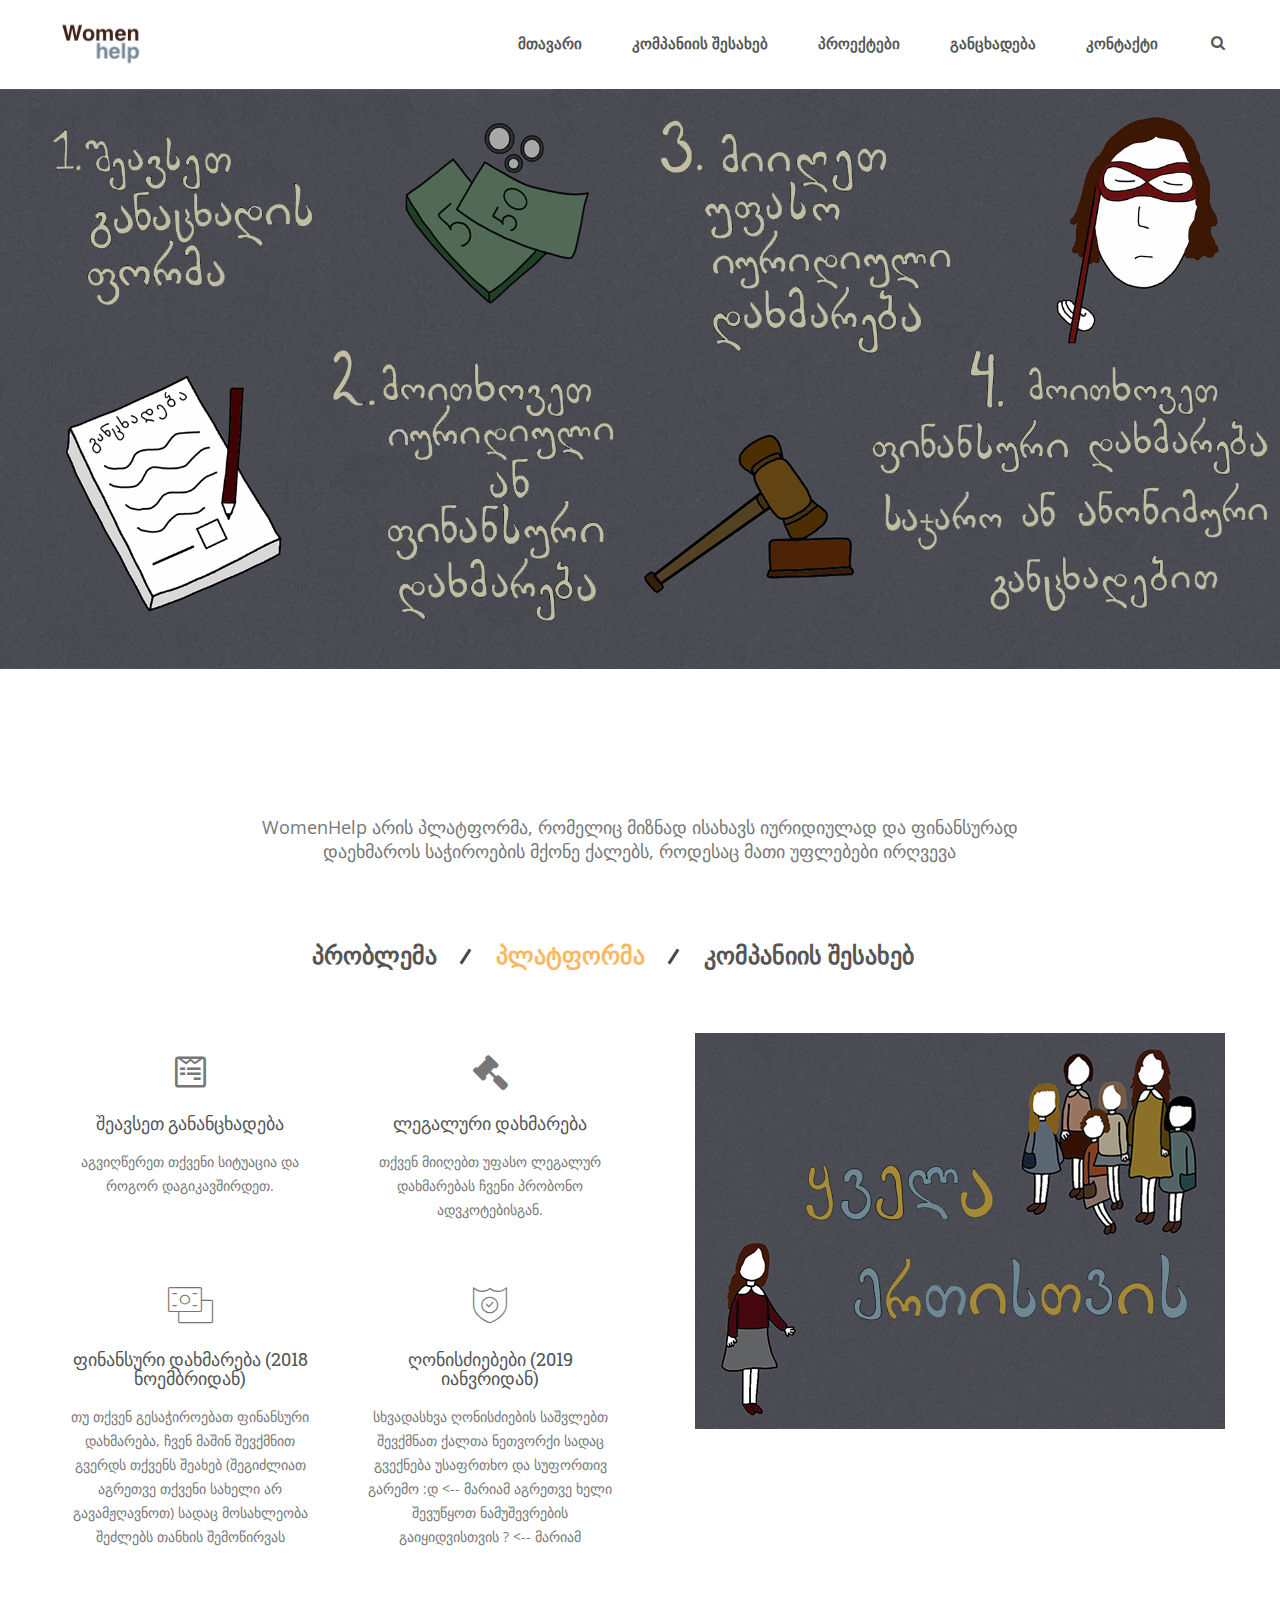
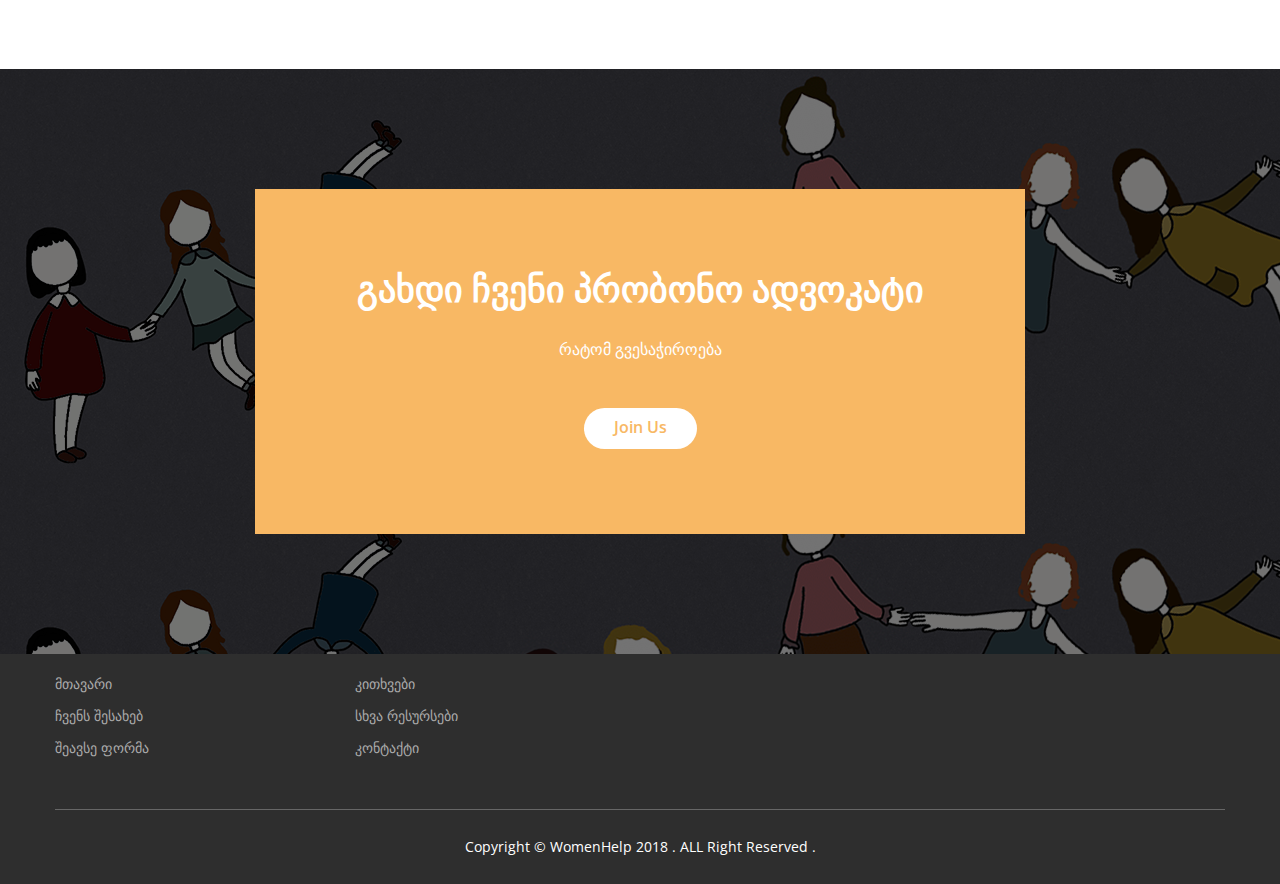
==== commit ee222d50: "changing to womenhelp" ====
--- a/index.html
+++ b/index.html
@@ -1,592 +1,322 @@
-<!DOCTYPE html>
-<html lang="en">
-   <head>
-      <meta charset="utf-8">
-      <!--[if IE]>
-      <meta http-equiv="X-UA-Compatible" content="IE=edge">
-      <![endif]-->
-      <meta name="viewport" content="width=device-width, initial-scale=1, maximum-scale=1">
-      <meta name="description" content="">
-      <meta name="author" content="">
-      <!-- Page title -->
-      <title>Dingo Team</title>
-	  
-      <!-- HTML5 Shim and Respond.js IE8 support of HTML5 elements and media queries -->
-      <!--[if lt IE 9]>
-      <script src="js/html5shiv.min.js"></script>
-      <script src="js/respond.js"></script>
-      <![endif]-->
-	  
-      <!-- Bootstrap Core CSS -->
-      <link href="css/bootstrap.css" rel="stylesheet" type="text/css">
-	  
-      <!-- Icon fonts -->
-      <link href="fonts/font-awesome/css/font-awesome.min.css" rel="stylesheet" type="text/css">
-      <link href="fonts/flaticons/flaticon.css" rel="stylesheet" type="text/css">
-	  
-      <!-- Google fonts -->
-      <link href='http://fonts.googleapis.com/css?family=Nunito:300,400,700' rel='stylesheet' type='text/css'>
-	  <link href='http://fonts.googleapis.com/css?family=Bree+Serif' rel='stylesheet' type='text/css'>
-
-      <!-- Css Animations -->
-      <link href="css/animate.css" rel="stylesheet" />
-	  
-      <!-- Theme CSS -->
-      <link href="css/style.css" rel="stylesheet">
-	  
-	  <!-- Color Style CSS -->
-      <link href="styles/yellowpaws.css" rel="stylesheet">
-	  
-	  <!-- Prefix free CSS -->
-	  <script src="js/prefixfree.js"></script>
-	  
-      <!-- Owl Slider & Prettyphoto -->
-      <link rel="stylesheet" href="css/owl.carousel.css">
-      <link rel="stylesheet" href="css/prettyPhoto.css">
-	  
-      <!-- Favicons-->
-      <link rel="apple-touch-icon" sizes="57x57" href="/apple-touch-icon-57x57.png">
-      <link rel="apple-touch-icon" sizes="72x72" href="/apple-touch-icon-72x72.png">
-      <link rel="apple-touch-icon" sizes="114x114" href="/apple-touch-icon-114x114.png">
-      <link rel="apple-touch-icon" sizes="144x144" href="/apple-touch-icon-144x144.png">
-      <link rel="shortcut icon" href="favicon.ico" type="image/x-icon">
-      <link rel="icon" href="favicon.ico" type="image/x-icon">		
-   </head> 
-   
-   <body id="page-top" data-spy="scroll" data-target=".navbar-custom">   
-	<!-- Preloader -->
-	<div id="preloader">
-		<div class="spinner">
-			<div class="rect1"></div>
-			<div class="rect2"></div>
-			<div class="rect3"></div>
-			<div class="rect4"></div>
-			<div class="rect5"></div>
-		</div>
-	</div>					
-	<!-- Navbar -->	  
-      <nav class="navbar navbar-custom navbar-fixed-top">
-	  		
-         <div class="container">
-         <!-- navbar -->		 
-            <div class="navbar-header page-scroll">
-               <button type="button" class="navbar-toggle" data-toggle="collapse" data-target=".navbar-main-collapse">
-               <i class="fa fa-bars"></i>
-               </button>
-               <!-- Logo -->
-               <div class="page-scroll">
-                  <a class="navbar-brand" href="#page-top">
-				  <!--Font Icon logo and text -->
-                     <span class="flaticon-animals-allowed"></span>DingoTeam
-                  </a>
-               </div>
-            </div>
-            <!-- Collect the nav links, forms, and other content for toggling -->
-            <div class="collapse navbar-collapse navbar-right navbar-main-collapse">
-               <ul class="nav navbar-nav page-scroll">
-                  <li class="active"><a href="#page-top">Home</a></li>
-                  <li><a href="#services">About Us</a></li>
-                  <li><a href="#about">What We Do</a></li>
-                  <li><a href="#gallery">Gallery</a></li>
-                  <li><a href="#contact">Contact</a></li>
-               </ul>
-            </div>
-         </div>
-      </nav><!-- Navbar ends -->
-	<!-- Full Page Image Background Slider -->
-	<div class="slider-container">	
-	   <div class="slider-control left inactive"></div>
-	   <div class="slider-control right"></div>
-		   <ul class="slider-pagi"></ul>
-	   <!--Slider -->
-	   <div class="slider">
-	   <!-- Slide 1 -->
-		  <div class="slide slide-0 active">
-			 <div class="slide__bg"></div>
-			 <div class="slide__content">
-				<svg class="slide__overlay" viewBox="0 0 720 405" preserveAspectRatio="xMaxYMax slice">
-				   <path class="slide__overlay-path" d="M0,0 150,0 500,405 0,405" />
-				</svg>
-				<div class="slide__text">
-				   <h1 class="slide__text-heading">Dingo Team</h1>
-				   <div class="hidden-sm hidden-xs">
-					  <p class="lead">Slogan</p>
-				   </div>
-				</div>
-			 </div>
-		  </div>
-		 <!-- Slide 2 -->
-		 
-		 
-		  
-	   </div>
-	</div>	
-	<!--/ Slider ends -->
-				
-    <!-- Section services -->
-	<section id="services" class="home-section">
-	   <div class="col-lg-8 col-lg-offset-2">
-		 <!-- Section heading -->
-		  <div class="section-heading">
-			 <h2>About Us</h2>
-			 <div class="hr"></div>
-		  </div>
-	   </div>
-	   <div class="container">
-		  
-			 <!-- item 1-->
-			<div class="col-md-12 col-sm-12">
-							<h5>Founded in 2008, Dingo Team is the first volunteer-based animal rescue organization in Armenia. Operating exclusively on a donation basis, we provide emergency aid to injured stray animals and offer them temporary shelter prior to their adoption into loving, caring homes. Fully dedicated to the animal welfare cause, we also seek to promote the culture of adoption and sterilization as viable alternatives to the murderous solutions to the problem of stray animals. Finally, we provide much needed instruction to children and adults alike on the importance of the proper treatment of animals. </h5>
-						
-		  </div>
-	</section>
-	<!-- /Section ends -->	  
-	
-    <!-- Section Stats -->	
-    <section id="stats" class="home-section">
-		<div class="col-lg-8 col-lg-offset-2">
-		   <!-- Section Heading -->	
-			<div class="section-heading">
-			<h2>Quick Info</h2>
-			<div class="hr"></div>
-		 </div>
-		</div>
-         <div class="container">
-            <div class="row">
-               <div class="text-center wow fadeInUp" data-wow-delay="0.2s">
-                  <div class="col-md-3 col-sm-6 res-margin">
-                     <!-- Number 1 -->
-                     <div class="numscroller" data-slno='1' data-min='0' data-max='92' data-delay='10' data-increment="5">0</div>
-                     <hr>
-					 <h5>Rescued dogs housed!</h5>
-                  </div>
-                  <div class="col-md-3 col-sm-6 res-margin">
-                     <!-- Number 2 -->
-                     <div class="numscroller" data-slno='1' data-min='0' data-max='5000' data-delay='5' data-increment="20">0</div>
-                     <hr>
-					 <h5>Stray animals adopted since 2009, with 205 in 2017 alone!</h5>
-                  </div>
-                  <div class="col-md-3 col-sm-6 res-margin">
-                     <!-- Number 3 -->
-                     <div class="numscroller" data-slno='1' data-min='0' data-max='22' data-delay='5' data-increment="3">0</div>
-                     <hr>
-                     <h5>Lost pets found!</h5>
-                  </div>
-                  <div class="col-md-3 col-sm-6">
-                     <!-- Number 4 -->
-                     <div class="numscroller" data-slno='1' data-min='0' data-max='800' data-delay='8' data-increment="8">0</div>
-                     <hr>
-					 <h5>Animals sterilized between 2015-2017</h5>
-                  </div>
-               </div>
-            </div>
-         </div>
-    </section>
-	<!-- Section Ends-->
-	  
-    <!-- Section About -->	
-	<section id="about" class="home-section">
-	   <div class="col-lg-8 col-lg-offset-2">
-	   	<!-- Section Heading -->	
-		  <div class="section-heading">
-			 <h2>What We Do</h2>
-			 <div class="hr"></div>
-		  </div>
-	   </div>
-		  <div class="col-md-12 col-sm-12 col-centered">
-			 <div class="centered-pills">
-				<!-- Navigation -->
-				<ul class="nav nav-pills">
-				   <li class="active"><a href="#pane1" data-toggle="tab">First AID & Shelter</a></li>
-				   <li><a href="#pane2" data-toggle="tab">Adoption/Lost & Found</a></li>
-				   <li><a href="#pane3" data-toggle="tab">Sterilization</a></li>
-				   <li><a href="#pane4" data-toggle="tab">Educational Programs</a></li>
-				</ul>
-			 </div>
-		  </div>
-		 <div class="container">
-		  <!-- Panels start -->	
-		  <div class="tabbable">
-			 <div class="tab-content">
-				<!-- Panel  1 -->
-				<div id="pane1" class="paneltab tab-pane fade active in">
-				   <div class="row">
-					  <div class="col-md-12 col-sm-12">
-						 <div class="col-lg-7 col-md-6 col-sm-12 res-margin wow fadeInRight" data-wow-delay="0.2s">
-						 <div class="col-xs-12 col-md-4 col-lg-4">
-						 <div class="box">
-							<div class="icon">
-							   <div class="image"><span class="flaticon-pet22"></span></div>
-							   <h6>92 rescued dogs housed!</h6>
-							</div>
-						 </div>
-					  </div>
-							<p>(Located in the vicinity of the city of Abovyan,) our shelter is today home to 92 rescued dogs, with a maximum housing capacity of a 100.
-
-Because we don’t have the necessary means (funds) to care for more or less healthy stray animals, our main focus lies on those with grave injuries, critical illnesses, as well as those abandoned due to old age. We do our very best to get these animals back on their feet and have them adopted as soon as possible. 
-
-Dingo Team has a strict no-kill policy and puts down animals only as a last resort.
-</p>
-						 </div>					 
-						 <div class="col-lg-5 col-md-6 col-sm-12 wow fadeInLeft" data-wow-delay="0.2s">
-							<div class="embed-responsive embed-responsive-16by9">
-						 <iframe class="embed-responsive-item" src="https://www.facebook.com/plugins/video.php?href=https%3A%2F%2Fwww.facebook.com%2Fdingoteam%2Fvideos%2F1727937407271821%2F&show_text=0"></iframe>
-					  </div>
-						 </div>
-					  </div>
-					  <!-- icons -->
-				   </div>
-
-				 </div> 
-				<!-- Panel 1 ends -->
-				
-				<!-- Panel 2 -->
-				<div id="pane2" class="paneltab tab-pane fade">
-				  <div class="row">
-				    <div class="col-md-12 col-sm-12">
-				   	<div class="col-xs-12 col-md-4 col-lg-4">
-						 <div class="box">
-							<div class="icon">
-							   <div class="image"><span class="flaticon-dog65"></span></div>
-							   <h6>22 lost pets found!</h6>
-							</div>
-						 </div>
-					  </div>
-					  <h3>Adoption</h3>
-					  <p>The first to spread the culture of animal adoption in Armenia, we’ve assisted in the adoption of more than 5000 stray animals since 2009, with 205 of those in 2017 alone. With an average adoption rate of 10-15 animals per month, we also encourage the adoption of disabled animals and animals still living on the streets, something that’s never been done before in Armenia. Thus, a total of 18 disabled cats and dogs were adopted in 2017 alone thanks to our efforts. 
-
-The Team actively collaborates with US animal rescue organizations to enable the adoption of disabled animals otherwise difficult to give up for adoption in Armenia. Today, more than 30 disabled animals from Armenia have found their happy homes in the US. One of them, Dikran, has even managed to become a local superstar thanks to his owner who has since published a book about his unlikely journey from Armenia to the US. </p>
-<p> With its small army of more than 40.000 followers, more than any other organization engaged in the field, Dingo Team also helps find lost pets. In 2017 alone, we helped find 22 lost pets. </p>
-
-				   </div>
-				  
-					 
-				
-					
-				  </div>
-				   
-				</div><!-- / Panel 2 ends -->
-				
-			
-<!-- Panel 2 -->
-				<div id="pane3" class="paneltab tab-pane fade">
-				  <div class="row">
-				  <div class="col-md-12 col-sm-12">
-				   		<div class="col-xs-12 col-md-4 col-lg-4">
-						 <div class="box">
-							<div class="icon">
-							   <div class="image"><span class="flaticon-man417"></span></div>
-							   <h6>More than 800 animals sterilized between 2015-2017!</h6>
-							</div>
-						 </div>
-					  </div>
-					  <h3>Sterilization</h3>
-					  <p>Between 2015 and 2017, we sterilized more than 800 stray animals in an effort to educate local authorities on no-kill solutions to the problem of stray animals and present them with viable alternatives.
-
-Until recently, the official policy of the state with regards to the issue of stray animals had been mass slaughter. To combat this inhumane approach, our Team has since come to an agreement with local authorities according to which animals sterilized by the organization cannot be put down.
-
-Animals sterilized by the Team are recognized through the special orange collars placed around their necks, which function as safeguards against/prevent them from being put down, as well as encourages positive attitudes towards them.
-
-We also conduct explanatory work with local residents to demonstrate the positive attributes of sterilization, most notably the elimination of dog packs from local neighborhoods and 
-
-Since 2015, Dingo Team has been in active collaboration with World Veterinary Service (WVS), a registered charity providing vital veterinary aid around the world. This collaborative effort has led number of WVS specialists to visit Armenia to participate in sterilization and educational programs, as well as help inventory the stray animals of Yerevan (?).
-</p>
-
-				   </div>
-				  
-					
-					
-				  </div>
-				</div><!-- / Panel 2 ends -->
-
-				<div id="pane4" class="paneltab tab-pane fade">
-				  <div class="row">
-				    <div class="col-md-12 col-sm-12">
-				   		<div class="col-xs-12 col-md-4 col-lg-4">
-						 <div class="box">
-							<div class="icon">
-							   <div class="image"><span class="flaticon-pets19"></span></div>
-							   <h6>More than 1000 children educated since 2016!</h6>
-							</div>
-						 </div>
-					  </div>
-					  <h3>Educational Programs and Events</h3>
-					  <p>Inspired from the UK based animal welfare charity “Dogs Trust” (name of program) program, our “Care for your pet” educational program has educated more than 1000 children from kindergartens and schools across Yerevan and the regions on the importance of the proper treatment of animals since 2016.
-
-We also organize weekly visits to our shelter to allow people from all over to interact with our dogs and help them overcome their fears.
-
-Unfortunately, Armenia still hasn’t passed adequate animal protection laws. That is why our Team has come up with its own draft law, which is currently under advisement from the government.
-
-For years, we have combatted intensely the cruel treatment of animals by appealing to the police in order to prevent such cases and ultimately eradicate the culture of impunity in cases of animal maltreatment.
-
-Our Team has also carried out numerous campaigns, including the Happy Together campaign, to eliminate the causes of abandonment of animals. By showcasing photos and videos of animals and children happily growing together, our goal is to motivate families with newborns to stay true to their pets by not abandoning them.
-</p>
-
-				   </div>
-				   
-					
-				  </div>
-				</div><!-- / Panel 2 ends -->
-
-
-			</div><!-- /.tab-content -->
-		  </div><!-- /.tabbable -->
-	   </div><!-- /container-->
-	</section>
-	<!-- Section ends-->
-	  
-    <!-- Section Testimonials -->
-	
-	   
-	<!-- Section Gallery -->
-	<section id="gallery" class="home-section">
-	   <div class="col-lg-8 col-lg-offset-2">
-	   	<!-- Section heading -->
-		  <div class="section-heading">
-			 <h2>Our Gallery</h2>
-			 <div class="hr"></div>
-		  </div>
-	   </div>
-	   <div class="container wow fadeInDown" data-wow-delay="0.2s">
-		  <div class="nav-gallery col-md-12">
-			 <!-- Navigation -->
-				<ul class="list-inline nav type cat">
-				   <li class="active"><a href="#" data-filter="*">All</a></li>
-				   <li><a href="#" data-filter=".dogcat">Shelter</a></li>
-				   <li><a href="#" data-filter=".other">Pets</a></li>
-				</ul>
-		   </div>
-		  <!-- Gallery -->
-		  <div class="row">
-			<div class="col-md-12">
-			 <div id="lightbox">			 
-			    <!-- Image 1 -->
-				<div class="col-sm-6 col-md-6 col-lg-4 dogcat">
-				   <div class="portfolio-item">
-					  <div class="gallery-thumb">
-						 <img class="img-responsive" src="img/header.jpg" alt="">
-						 <span class="overlay-mask"></span>
-						 <a href="img/header.jpg" data-gal="prettyPhoto[gallery]" class="link centered" title="You can add caption to pictures.">
-						 <i class="fa fa-expand"></i></a>
-					  </div>
-				   </div>
-				</div>
-				<!-- Image 2 -->
-				<div class="col-sm-6 col-md-6 col-lg-4 other">
-				   <div class="portfolio-item">
-					  <div class="gallery-thumb">
-						 <img class="img-responsive" src="img/gallery6.jpg" alt="">
-						 <span class="overlay-mask"></span>
-						 <a href="img/gallery6.jpg" data-gal="prettyPhoto[gallery]" class="link centered" title="You can add caption to pictures.">
-						 <i class="fa fa-expand"></i></a>
-					  </div>
-				   </div>
-				</div>
-				<!-- Image 3 -->
-				<div class="col-sm-6 col-md-6 col-lg-4 other">
-				   <div class="portfolio-item">
-					  <div class="gallery-thumb">
-						 <img class="img-responsive" src="img/gallery3.jpg" alt="">
-						 <span class="overlay-mask"></span>
-						 <a href="img/gallery3.jpg" data-gal="prettyPhoto[gallery]" class="link centered" title="You can add caption to pictures.">
-						 <i class="fa fa-expand"></i></a>
-					  </div>
-				   </div>
-				</div>
-				<!-- Image 4 -->
-				<div class="col-sm-6 col-md-6 col-lg-4 other">
-				   <div class="portfolio-item">
-					  <div class="gallery-thumb">
-						 <img class="img-responsive" src="img/gallery4.jpg" alt="">
-						 <span class="overlay-mask"></span>
-						 <a href="img/gallery4.jpg" data-gal="prettyPhoto[gallery]" class="link centered" title="You can add caption to pictures.">
-						 <i class="fa fa-expand"></i></a>
-					  </div>
-				   </div>
-				</div>
-				<!-- Image 5 -->
-				<div class="col-sm-6 col-md-6 col-lg-4 dogcat">
-				   <div class="portfolio-item">
-					  <div class="gallery-thumb">
-						 <img class="img-responsive" src="img/gallery5.jpg" alt="">
-						 <span class="overlay-mask"></span>
-						 <a href="img/gallery5.jpg" data-gal="prettyPhoto[gallery]" class="link centered" title="You can add caption to pictures.">
-						 <i class="fa fa-expand"></i></a>
-					  </div>
-				   </div>
-				</div>
-				<!-- Image 6 -->
-				<div class="col-sm-6 col-md-6 col-lg-4 dogcat">
-				   <div class="portfolio-item">
-					  <div class="gallery-thumb">
-						 <img class="img-responsive" src="img/gallery2.jpg" alt="">
-						 <span class="overlay-mask"></span>
-						 <a href="img/gallery2.jpg" data-gal="prettyPhoto[gallery]" class="link centered" title="You can add caption to pictures.">
-						 <i class="fa fa-expand"></i></a>
-					  </div>
-				   </div>
-				</div>
-				<!-- Image 7 -->
-				<div class="col-sm-6 col-md-6 col-lg-4 dogcat">
-				   <div class="portfolio-item">
-					  <div class="gallery-thumb">
-						 <img class="img-responsive" src="img/gallery7.jpg" alt="">
-						 <span class="overlay-mask"></span>
-						 <a href="img/gallery7.jpg" data-gal="prettyPhoto[gallery]" class="link centered" title="You can add caption to pictures.">
-						 <i class="fa fa-expand"></i></a>
-					  </div>
-				   </div>
-				</div>
-				<!-- Image 8 -->
-				<div class="col-sm-6 col-md-6 col-lg-4 other">
-				   <div class="portfolio-item">
-					  <div class="gallery-thumb">
-						 <img class="img-responsive" src="img/gallery8.jpg" alt="">
-						 <span class="overlay-mask"></span>
-						 <a href="img/gallery8.jpg" data-gal="prettyPhoto[gallery]" class="link centered" title="You can add caption to pictures.">
-						 <i class="fa fa-expand"></i></a>
-					  </div>
-				   </div>
-				</div>
-				<!-- Image 9 -->
-				<div class="col-sm-6 col-md-6 col-lg-4 other">
-				   <div class="portfolio-item">
-					  <div class="gallery-thumb">
-						 <img class="img-responsive" src="img/gallery9.jpg" alt="">
-						 <span class="overlay-mask"></span>
-						 <a href="img/gallery9.jpg" data-gal="prettyPhoto[gallery]" class="link centered" title="You can add caption to pictures.">
-						 <i class="fa fa-expand"></i></a>
-					  </div>
-				   </div>
-				</div>
-				<!-- Image 10 -->
-				<div class="col-sm-6 col-md-6 col-lg-4 dogcat">
-				   <div class="portfolio-item">
-					  <div class="gallery-thumb">
-						 <img class="img-responsive" src="img/gallery10.jpg" alt="">
-						 <span class="overlay-mask"></span>
-						 <a href="img/gallery10.jpg" data-gal="prettyPhoto[gallery]" class="link centered" title="You can add caption to pictures.">
-						 <i class="fa fa-expand"></i></a>
-					  </div>
-				   </div>
-				</div>
-				<!-- Image 11 -->
-				<div class="col-sm-6 col-md-6 col-lg-4 other">
-				   <div class="portfolio-item">
-					  <div class="gallery-thumb">
-						 <img class="img-responsive" src="img/gallery11.jpg" alt="">
-						 <span class="overlay-mask"></span>
-						 <a href="img/gallery11.jpg" data-gal="prettyPhoto[gallery]" class="link centered" title="You can add caption to pictures.">
-						 <i class="fa fa-expand"></i></a>
-					  </div>
-				   </div>
-				</div>
-				<!-- Image 12 -->
-				<div class="col-sm-6 col-md-6 col-lg-4 dogcat">
-				   <div class="portfolio-item">
-					  <div class="gallery-thumb">
-						 <img class="img-responsive" src="img/gallery12.jpg" alt="">
-						 <span class="overlay-mask"></span>
-						 <a href="img/gallery12.jpg" data-gal="prettyPhoto[gallery]" class="link centered" title="You can add caption to pictures.">
-						 <i class="fa fa-expand"></i></a>
-					  </div>
-				   </div>
-				</div>
-			 </div><!-- /lightbox-->
-		   </div><!-- /col-md-12-->
-		 </div><!-- /row -->
-	   </div><!-- /container -->
-	</section>
-	<!-- Section ends --> 
-     
-     
-	<!-- Section Contact -->
-	<section id="contact" class="home-section">
-	   <div class="col-lg-8 col-lg-offset-2">
-		  <!-- Section heading -->
-		  <div class="section-heading">
-			 <h2>Get in touch</h2>
-			 <div class="hr"></div>
-		  </div>
-	   </div>
-	   <div class="container">
-	   	<div class="row">
-		  <div class="margin col-md-4 col-sm-6 wow fadeInLeft" data-wow-delay="0.2s">
-			 <!-- Contact info -->
-			 <h4>Information</h4>
-			 <p>Contact for additional information:</p>
-			 <p><i class="fa fa-envelope"></i><a href="mailto:youremailaddress">dingoteam@gmail.com</a> or call us</p>
-			 <p><i class="fa fa-phone"></i>+1 (123) 456 7890</p>
-			 <!-- Adress info -->
-			 <h4>Location</h4>
-			 <p><i class="fa fa-map-marker"></i>We are located at .</p>
-		  </div>
-		  <div class="col-md-7 col-md-offset-1 col-sm-6 col-xs-12 wow fadeInLeft" data-wow-delay="0.2s">
-			 <!-- Contact form -->
-			 <div class="form-style" id="contact_form">
-				<div id="contact_results"></div>
-				<div class="form-group">
-				   <input type="text" name="name" class="form-control input-field" placeholder="Name" required>
-				</div>
-				<div class="form-group">
-				   <input type="email" name="email" class="form-control input-field"  placeholder="Email ID" required>
-				</div>
-				<div class="form-group">
-				   <input type="text" name="subject" class="form-control input-field" placeholder="Subject" required>
-				</div>
-				<div class="form-group">
-				   <textarea name="message" id="message" class="textarea-field form-control" rows="4" placeholder="Enter your message" required></textarea>
-				</div>
-				<div class="form-group">
-				   <button type="submit" id="submit_btn" value="Submit" class="btn btn-default pull-right">Send message</button>
-				</div>				
-			 </div><!--/Contact form -->	
-		  </div><!-- /col-md-6 -->
-		</div><!-- /row -->		  
-	   </div><!-- /container-->	   
-	</section>
-	
-	<!--Map -->
-	]
-			  
-    <!-- Footer -->	
-	<footer>
-	   <div class="container">
-		  <div class="row wow fadeInUp" data-wow-delay="0.2s">
-			 <div class="col-sm-6 col-md-4">
-			 <!-- Social Media icons -->	
-				<ul class="social-media">
-				   <li><a title="Facebook" href="#"><i class="fa fa-facebook"></i></a></li>
-				  
-				</ul>
-			 </div>
-			 <!-- Bottom Credits -->
-			 <div class="col-sm-6 col-md-offset-5 col-md-3 text-center">
-				<p>DingoTeam © 2018</p>
-			 </div>			 
-		  </div><!-- /row-->
-	   </div><!-- /container -->
-	   <!-- Go To Top Link -->
-	   <div class="page-scroll hidden-sm hidden-xs">
-		  <a href="#page-top" class="back-to-top"><i class="fa fa-angle-up"></i></a>
-	   </div>
-	</footer>
-	<!-- /footer ends -->
-	  	  	
-	<!-- Core JavaScript Files -->
-	<script src="js/jquery.min.js"></script>
-	<script src="js/bootstrap.min.js"></script>
-	<script src="js/main.js"></script>
-	
-	<!-- Plugins -->
-	<script src="js/plugins.js"></script>
-
-	<!-- Counter -->	  
-	<script src="js/numscroller.js"></script>
-
-	<!-- Contact form -->	  
-	<script src="js/contact.js"></script>
-
-	  
-   </body>
-</html>+<!doctype html>
+<html class="no-js" lang="en">
+    <head>
+        <meta charset="utf-8">
+        <meta http-equiv="x-ua-compatible" content="ie=edge">
+        <title>WomenHelp -  </title>
+        <meta name="description" content="">
+        <meta name="viewport" content="width=device-width, initial-scale=1">
+
+        <!-- Favicon -->
+        <link rel="shortcut icon" type="image/x-icon" href="assets/img/favicon.jpg">
+		
+		<!-- all css here -->
+        <link rel="stylesheet" href="assets/css/bootstrap.min.css">
+        <link rel="stylesheet" href="assets/css/magnific-popup.css">
+        <link rel="stylesheet" href="assets/css/owl.carousel.min.css">
+        <link rel="stylesheet" href="assets/css/font-awesome.min.css">
+        <link rel="stylesheet" href="assets/css/et-line-icon.css">
+        <link rel="stylesheet" href="assets/css/bicon.min.css">
+        <link rel="stylesheet" href="assets/css/slick.css">
+        <link rel="stylesheet" href="assets/css/meanmenu.min.css">
+        <link rel="stylesheet" href="assets/css/bundle.css">
+        <link rel="stylesheet" href="assets/css/style.css">
+        <link rel="stylesheet" href="assets/css/responsive.css">
+        <script src="assets/js/vendor/modernizr-2.8.3.min.js"></script>
+    </head>
+    <body>
+        <!--[if lt IE 8]>
+            <p class="browserupgrade">You are using an <strong>outdated</strong> browser. Please <a href="http://browsehappy.com/">upgrade your browser</a> to improve your experience.</p>
+        <![endif]-->
+        <!-- header start -->
+		<header class="header-area">
+            <div class="header-bottom">
+                <div class="container">
+                    <div class="row">
+                        <div class="col-md-3 col-sm-3">
+                            <div class="logo">
+                                <a href="index.html"><img src="assets/img/logo/1.png" alt="" /></a>
+                            </div>
+                        </div>
+                        <div class="col-md-9 col-sm-9 hidden-xs">
+                            <div class="search-menu f-right">
+                                <div class="search-bar-button">
+                                    <a href="#"><i class="fa fa-search"></i></a>
+                                    <div class="widget_searchform_content">
+                                        <form action="#">
+                                            <input type="text" placeholder="Search" name="s" value="">
+                                            <button class="submit">
+                                                <i class="fa fa-search"></i>
+                                            </button>
+                                        </form>
+                                    </div>
+                                </div>
+                            </div>
+                            <div class="main-menu f-right">
+                                <nav>
+                                    <ul>
+                                        <li><a href="index.html">მთავარი</a></li>
+                                         <li><a href="index.html">კომპანიის შესახებ</a></li>
+                                        <li><a href="causes.html">პროექტები  </a></li>
+                                        <li><a href="causes.html">განცხადება</a></li>
+                                        <li><a href="contact.html">კონტაქტი </a></li>
+                                    </ul>
+                                </nav>
+                            </div>
+                        </div>
+                    </div>
+                </div>
+                <div class="mobile-menu-area visible-xs hidden-sm">
+                    <div class="container">
+                        <div class="row">
+                            <div class="col-md-12">
+                                <div class="mobile-menu">
+                                    <nav id="mobile-menu-active">
+                                        <ul>
+                                            <li><a href="index.html">HOME</a>
+                                                <ul class="menu-overflow">
+                                                    <li><a href="index.html">home version 1</a></li>
+                                                    <li><a href="index-2.html">home version 2</a></li>
+                                                    <li><a href="index-3.html">home version 3</a></li>
+                                                    <li><a href="index-4.html">home version 4</a></li>
+                                                </ul>
+                                            </li>
+                                            <li><a href="causes.html">cause</a></li>
+                                            <li><a href="event.html">events</a></li>
+                                            <li><a href="#">pages</a>
+                                                <ul class="menu-overflow">
+                                                    <li><a href="about-us.html">about us</a></li>
+                                                    <li><a href="causes.html">causes page</a></li>
+                                                    <li><a href="event.html">event page</a></li>
+                                                    <li><a href="gallery.html">gallery page</a></li>
+                                                    <li><a href="volunteer.html">volunteer </a></li>
+                                                    <li><a href="contact.html">contact us</a></li>
+                                                    <li><a href="event-details.html">event details</a></li>
+                                                    <li><a href="causes-details.html">causes details</a></li>
+                                                    <li><a href="become-volunteer.html">become volunteer</a></li>
+                                                </ul>
+                                            </li>
+                                            <li><a href="blog.html">BLOG</a>
+                                                <ul class="menu-overflow">
+                                                    <li><a href="blog.html">blog page</a></li>
+                                                    <li><a href="blog-left-sidebar.html">blog left sidebar</a></li>
+                                                    <li><a href="blog-right-sidebar.html">blog right sidebar</a></li>
+                                                    <li><a href="blog-details.html">blog details </a></li>
+                                                </ul>
+                                            </li>
+                                            <li><a href="contact.html">CONTACT</a></li>
+                                        </ul>
+                                    </nav>							
+                                </div>
+                            </div>
+                        </div>
+                    </div>
+                </div>
+            </div>
+		</header>
+		<!-- header end -->
+		<!-- slider-area start -->
+		<div class="slider-area bg-img pb-340 pt-240 slider-style-3" style="background-image:url(assets/img/slider/mtavari.png);">
+		</div>
+        <!-- slider end -->
+        <div class="about-area ptb-120">
+            <div class="container">
+                <div class="section-title text-center mb-75">
+                    <h2></h2>
+                    <p class="section-2"> WomenHelp არის პლატფორმა, რომელიც მიზნად ისახავს იურიდიულად და ფინანსურად დაეხმაროს საჭიროების მქონე ქალებს, როდესაც მათი უფლებები ირღვევა</p>
+                </div>
+                <div class="row">
+                    <div class="col-md-12">
+                        <div class="about-text">
+                            <div class="about-menu-box text-center mb-60">
+                                <!-- Nav tabs -->
+                                <ul class="about-tab" role="tablist">
+                                    <li>
+                                        <a href="#home" data-toggle="tab">
+                                            პრობლემა
+                                        </a>
+                                    </li>
+                                    <li class="active">
+                                        <a href="#profile" data-toggle="tab">
+                                            პლატფორმა 
+                                        </a>
+                                    </li>
+                                    <li>
+                                        <a href="#messages" data-toggle="tab">
+                                           კომპანიის შესახებ
+                                        </a>
+                                    </li>
+                                </ul>
+                            </div>
+                            <div class="row">
+                                <!-- Tab panes -->
+                                <div class="tab-content">
+                                    <div class="tab-pane" id="home">
+                                        <div class="col-md-6">
+                                            <div class="grow-text">
+                                                <div class="single-grow mb-20">
+                                                    <h3>Domestic Assault</h3>
+                                                    <p> საქართველოში ყოველი შვიდი ქალიდან ერთი მაინც გამხდარა ოჯახში ძალადობის მსხვერპლი  ხშირად მსხვერპლი თავს იკავებს პოლიციის ჩარევისგან და რჩება მოძალადესთან, რადგან მას არ აქვს ადვოკატის დაქირავებისა და მოძალადისგან მოშორებით, ცხოვრების ახლიდან დაწყების საშუალება. შესაბამისად, ეს პლატფორმა მიზნად ისახავს გახადოს  საჭირო რესურსები მათთვის ხელმისაწვდომი.
+</p>
+                                                </div>
+                                                <div class="single-grow mb-20">
+                                                    <h3>Sexual Assault</h3>
+                                                    <p>ხშირია არასასურველი სექსუალური კავშირის დამყარების შემთხვევებიც. უმეტესად მოძალადე დაუსჯელი რჩება, რადგან მსხვერპლი თავს იკავებს მისი საჯაროდ მხილებისგან, ფინანსური თუ სოციალური უხერხულობის თავიდან არიდების მიზნით. WomenHelp მიზნად ისახავს დააკავშიროს ძალადობის მსხვერპლი ადვოკატთან, რომელიც მას საჭირო დახმარებას აღმოუჩენს</p>
+                                                </div>
+                                            </div>
+                                        </div>
+                                        <div class="col-md-6">
+                                            <div class="grow-img">
+                                                <img src="assets/img/banner/kvelaertistvis.png" alt="">
+                                            </div>
+                                        </div>
+                                    </div>
+                                    <div class="tab-pane active" id="profile">
+										<div class="col-md-6">
+                                            <div class="about-content-info">
+                                                <div class="row">
+                                                     <div class="col-md-6 col-sm-6 text-center mb-65">
+                                                        <div class="single-service">
+                                                            <i class="fa fa-wpforms"></i>
+                                                            <h3>შეავსეთ განანცხადება</h3>
+                                                            <p>აგვიღწერეთ თქვენი სიტუაცია და როგორ დაგიკავშირდეთ.</p>
+                                                        </div>
+                                                    </div>
+                                                    <div class="col-md-6 col-sm-6 text-center mb-65">
+                                                        <div class="single-service">
+                                                            <i class="fa fa-gavel"></i>
+                                                            <h3>ლეგალური დახმარება</h3>
+                                                            <p>თქვენ მიიღებთ უფასო ლეგალურ დახმარებას ჩვენი პრობონო ადვკოტებისგან.</p>
+                                                        </div>
+                                                    </div>
+                                                    <div class="col-md-6 col-sm-6 text-center">
+                                                        <div class="single-service mrg-30">
+                                                            <i class="bi bi-money"></i>
+                                                            <h3>ფინანსური დახმარება (2018 ნოემბრიდან)</h3>
+                                                            <p>თუ თქვენ გესაჭიროებათ ფინანსური დახმარება, ჩვენ მაშინ შევქმნით გვერდს თქვენს შეახებ (შეგიძლიათ აგრეთვე თქვენი სახელი არ გავამჟღავნოთ) სადაც მოსახლეობა შეძლებს თანხის შემოწირვას</p>
+                                                        </div>
+                                                    </div>
+                                                    <div class="col-md-6 col-sm-6 text-center">
+                                                        <div class="single-service">
+                                                            <i class="bi bi-shield"></i>
+                                                            <h3>ღონისძიებები (2019 იანვრიდან)</h3>
+                                                            <p>სხვადასხვა ღონისძიების საშვლებთ შევქმნათ ქალთა ნეთვორქი სადაც გვექნება უსაფრთხო და სუფორთივ გარემო :დ <-- მარიამ 
+                                                                აგრეთვე ხელი შევუწყოთ ნამუშევრების გაიყიდვისთვის ? <-- მარიამ</p>
+                                                        </div>
+                                                    </div>
+                                                </div>
+                                            </div>
+                                        </div>
+                                        <div class="col-md-6">
+                                            <div class="about-img pl-40">
+                                                <img src="assets/img/banner/kvelaertistvis.png" alt="" />
+                                            </div>											
+                                        </div>
+									</div>
+									<div class="tab-pane" id="messages">
+										<div class="col-md-6">
+                                            <div class="grow-text">
+                                                <div class="single-grow mb-20">
+                                                    <h3>Who We Are</h3>
+                                                    <p>There are many variations of passages of Lorem Ipsum available,There are many variations of passages of Lorem Ipsum available,many variations passages of Lorem available, and they try to hard work.</p>
+                                                </div>
+                                                <div class="single-grow mb-20">
+                                                    <h3>Our Vision</h3>
+                                                    <p>There are many variations of passages of Lorem Ipsum available,There are many variations of passages of Lorem Ipsum available,many variations passages of Lorem available, and they try to hard work.</p>
+                                                </div>
+                                                <div class="single-grow">
+                                                    <h3>Our Mission</h3>
+                                                    <p>There are many variations of passages of Lorem Ipsum available,There are many variations of passages of Lorem Ipsum available,many variations passages of Lorem available, and they try to hard work.</p>
+                                                </div>
+                                            </div>
+                                        </div>
+                                        <div class="col-md-6">
+                                            <div class="video-img">
+                                                <img src="assets/img/banner/6.jpg" alt="">
+                                                <a class="video-popup" href="">
+                                                    <img src="assets/img/icon-img/2.png" alt="">
+                                                </a>
+                                            </div>
+                                        </div>
+									</div>
+                                </div>							
+                            </div>
+                        </div>
+                    </div>
+                </div>
+            </div>
+        </div>
+        <!-- causes start -->
+        <div class="volunteer-area ptb-120" style="background-image:url(assets/img/bg/kvela.png)" data-overlay="5.5">
+            <div class="container">
+                <div class="row">
+                    <div class="col-md-8 col-md-offset-2">
+                        <div class="volunteer-text text-center theme-bg">
+                           <h2>გახდი ჩვენი პრობონო ადვოკატი</h2>
+                            <p>რატომ გვესაჭიროება </p>
+                            <a class="button white-bg" href="volunteer.html">Join Us</a>
+                        </div>
+                    </div>
+                </div>
+            </div>
+        </div>
+        <!-- causes end -->
+        <!-- testimonial start -->
+        <!-- testimonial end -->
+        <!-- coll-to-ation start -->
+        <!-- coll-to-ation end -->
+        <!-- footer area start -->
+        <footer class="footer-area pt-120 black-bg">
+            <div class="container">
+                <div class="footer-top pb-55">
+                    <div class="row">
+                        <div class="col-md-3 col-sm-6 mb-50">
+                            <div class="footer-weiget">
+                                <div class="weiget-info">
+                                    <ul>
+                                        <li><a href="#">მთავარი</a></li>
+                                        <li><a href="#">ჩვენს შესახებ</a></li>
+                                        <li><a href="#">შეავსე ფორმა</a></li>
+                                    </ul>
+                                </div>
+                            </div>
+                        </div>
+                        <div class="col-md-3 col-sm-6 mb-50">
+                            <div class="footer-weiget">
+                                <div class="weiget-info">
+                                    <ul>
+                                        <li><a href="#">კითხვები</a></li>
+                                        <li><a href="#">სხვა რესურსები</a></li>
+                                        <li><a href="#">კონტაქტი</a></li>
+                                    </ul>
+                                </div>
+                            </div>
+                        </div>
+                    </div>
+                </div>
+                <div class="row">
+                    <div class="col-md-12">
+                        <div class="footer-bottom text-center">
+                            <p>Copyright © <a href="https://devitems.com/" target="blank">WomenHelp</a> 2018 . ALL Right Reserved .</p>
+                        </div>
+                    </div>
+                </div>
+            </div>
+        </footer>
+        <!-- footer area end -->
+        
+        
+		<!-- all js here -->
+        <script src="assets/js/vendor/jquery-1.12.0.min.js"></script>
+        <script src="assets/js/bootstrap.min.js"></script>
+        <script src="assets/js/jquery.magnific-popup.min.js"></script>
+        <script src="assets/js/isotope.pkgd.min.js"></script>
+        <script src="assets/js/imagesloaded.pkgd.min.js"></script>
+        <script src="assets/js/jquery.counterup.min.js"></script>
+        <script src="assets/js/waypoints.min.js"></script>
+        <script src="assets/js/ajax-mail.js"></script>
+        <script src="assets/js/owl.carousel.min.js"></script>
+        <script src="assets/js/plugins.js"></script>
+        <script src="assets/js/main.js"></script>
+    </body>
+</html>
--- a/assets/css/et-line-icon.css
+++ b/assets/css/et-line-icon.css
@@ -0,0 +1,343 @@
+@font-face {
+	font-family: 'et-line';
+	src:url('../fonts/et-line.eot');
+	src:url('../fonts/et-line.eot?#iefix') format('embedded-opentype'),
+		url('../fonts/et-line.woff') format('woff'),
+		url('../fonts/et-line.ttf') format('truetype'),
+		url('../fonts/et-line.svg#et-line') format('svg');
+	font-weight: normal;
+	font-style: normal;
+}
+
+/* Use the following CSS code if you want to use data attributes for inserting your icons */
+[data-icon]:before {
+	font-family: 'et-line';
+	content: attr(data-icon);
+	speak: none;
+	font-weight: normal;
+	font-variant: normal;
+	text-transform: none;
+	line-height: 1;
+	-webkit-font-smoothing: antialiased;
+	-moz-osx-font-smoothing: grayscale;
+	display:inline-block;
+}
+
+/* Use the following CSS code if you want to have a class per icon */
+/*
+Instead of a list of all class selectors,
+you can use the generic selector below, but it's slower:
+[class*="icon-"] {
+*/
+.icon-mobile, .icon-laptop, .icon-desktop, .icon-tablet, .icon-phone, .icon-document, .icon-documents, .icon-search, .icon-clipboard, .icon-newspaper, .icon-notebook, .icon-book-open, .icon-browser, .icon-calendar, .icon-presentation, .icon-picture, .icon-pictures, .icon-video, .icon-camera, .icon-printer, .icon-toolbox, .icon-briefcase, .icon-wallet, .icon-gift, .icon-bargraph, .icon-grid, .icon-expand, .icon-focus, .icon-edit, .icon-adjustments, .icon-ribbon, .icon-hourglass, .icon-lock, .icon-megaphone, .icon-shield, .icon-trophy, .icon-flag, .icon-map, .icon-puzzle, .icon-basket, .icon-envelope, .icon-streetsign, .icon-telescope, .icon-gears, .icon-key, .icon-paperclip, .icon-attachment, .icon-pricetags, .icon-lightbulb, .icon-layers, .icon-pencil, .icon-tools, .icon-tools-2, .icon-scissors, .icon-paintbrush, .icon-magnifying-glass, .icon-circle-compass, .icon-linegraph, .icon-mic, .icon-strategy, .icon-beaker, .icon-caution, .icon-recycle, .icon-anchor, .icon-profile-male, .icon-profile-female, .icon-bike, .icon-wine, .icon-hotairballoon, .icon-globe, .icon-genius, .icon-map-pin, .icon-dial, .icon-chat, .icon-heart, .icon-cloud, .icon-upload, .icon-download, .icon-target, .icon-hazardous, .icon-piechart, .icon-speedometer, .icon-global, .icon-compass, .icon-lifesaver, .icon-clock, .icon-aperture, .icon-quote, .icon-scope, .icon-alarmclock, .icon-refresh, .icon-happy, .icon-sad, .icon-facebook, .icon-twitter, .icon-googleplus, .icon-rss, .icon-tumblr, .icon-linkedin, .icon-dribbble {
+	font-family: 'et-line';
+	speak: none;
+	font-style: normal;
+	font-weight: normal;
+	font-variant: normal;
+	text-transform: none;
+	line-height: 1;
+	-webkit-font-smoothing: antialiased;
+	-moz-osx-font-smoothing: grayscale;
+	display:inline-block;
+}
+.icon-mobile:before {
+	content: "\e000";
+}
+.icon-laptop:before {
+	content: "\e001";
+}
+.icon-desktop:before {
+	content: "\e002";
+}
+.icon-tablet:before {
+	content: "\e003";
+}
+.icon-phone:before {
+	content: "\e004";
+}
+.icon-document:before {
+	content: "\e005";
+}
+.icon-documents:before {
+	content: "\e006";
+}
+.icon-search:before {
+	content: "\e007";
+}
+.icon-clipboard:before {
+	content: "\e008";
+}
+.icon-newspaper:before {
+	content: "\e009";
+}
+.icon-notebook:before {
+	content: "\e00a";
+}
+.icon-book-open:before {
+	content: "\e00b";
+}
+.icon-browser:before {
+	content: "\e00c";
+}
+.icon-calendar:before {
+	content: "\e00d";
+}
+.icon-presentation:before {
+	content: "\e00e";
+}
+.icon-picture:before {
+	content: "\e00f";
+}
+.icon-pictures:before {
+	content: "\e010";
+}
+.icon-video:before {
+	content: "\e011";
+}
+.icon-camera:before {
+	content: "\e012";
+}
+.icon-printer:before {
+	content: "\e013";
+}
+.icon-toolbox:before {
+	content: "\e014";
+}
+.icon-briefcase:before {
+	content: "\e015";
+}
+.icon-wallet:before {
+	content: "\e016";
+}
+.icon-gift:before {
+	content: "\e017";
+}
+.icon-bargraph:before {
+	content: "\e018";
+}
+.icon-grid:before {
+	content: "\e019";
+}
+.icon-expand:before {
+	content: "\e01a";
+}
+.icon-focus:before {
+	content: "\e01b";
+}
+.icon-edit:before {
+	content: "\e01c";
+}
+.icon-adjustments:before {
+	content: "\e01d";
+}
+.icon-ribbon:before {
+	content: "\e01e";
+}
+.icon-hourglass:before {
+	content: "\e01f";
+}
+.icon-lock:before {
+	content: "\e020";
+}
+.icon-megaphone:before {
+	content: "\e021";
+}
+.icon-shield:before {
+	content: "\e022";
+}
+.icon-trophy:before {
+	content: "\e023";
+}
+.icon-flag:before {
+	content: "\e024";
+}
+.icon-map:before {
+	content: "\e025";
+}
+.icon-puzzle:before {
+	content: "\e026";
+}
+.icon-basket:before {
+	content: "\e027";
+}
+.icon-envelope:before {
+	content: "\e028";
+}
+.icon-streetsign:before {
+	content: "\e029";
+}
+.icon-telescope:before {
+	content: "\e02a";
+}
+.icon-gears:before {
+	content: "\e02b";
+}
+.icon-key:before {
+	content: "\e02c";
+}
+.icon-paperclip:before {
+	content: "\e02d";
+}
+.icon-attachment:before {
+	content: "\e02e";
+}
+.icon-pricetags:before {
+	content: "\e02f";
+}
+.icon-lightbulb:before {
+	content: "\e030";
+}
+.icon-layers:before {
+	content: "\e031";
+}
+.icon-pencil:before {
+	content: "\e032";
+}
+.icon-tools:before {
+	content: "\e033";
+}
+.icon-tools-2:before {
+	content: "\e034";
+}
+.icon-scissors:before {
+	content: "\e035";
+}
+.icon-paintbrush:before {
+	content: "\e036";
+}
+.icon-magnifying-glass:before {
+	content: "\e037";
+}
+.icon-circle-compass:before {
+	content: "\e038";
+}
+.icon-linegraph:before {
+	content: "\e039";
+}
+.icon-mic:before {
+	content: "\e03a";
+}
+.icon-strategy:before {
+	content: "\e03b";
+}
+.icon-beaker:before {
+	content: "\e03c";
+}
+.icon-caution:before {
+	content: "\e03d";
+}
+.icon-recycle:before {
+	content: "\e03e";
+}
+.icon-anchor:before {
+	content: "\e03f";
+}
+.icon-profile-male:before {
+	content: "\e040";
+}
+.icon-profile-female:before {
+	content: "\e041";
+}
+.icon-bike:before {
+	content: "\e042";
+}
+.icon-wine:before {
+	content: "\e043";
+}
+.icon-hotairballoon:before {
+	content: "\e044";
+}
+.icon-globe:before {
+	content: "\e045";
+}
+.icon-genius:before {
+	content: "\e046";
+}
+.icon-map-pin:before {
+	content: "\e047";
+}
+.icon-dial:before {
+	content: "\e048";
+}
+.icon-chat:before {
+	content: "\e049";
+}
+.icon-heart:before {
+	content: "\e04a";
+}
+.icon-cloud:before {
+	content: "\e04b";
+}
+.icon-upload:before {
+	content: "\e04c";
+}
+.icon-download:before {
+	content: "\e04d";
+}
+.icon-target:before {
+	content: "\e04e";
+}
+.icon-hazardous:before {
+	content: "\e04f";
+}
+.icon-piechart:before {
+	content: "\e050";
+}
+.icon-speedometer:before {
+	content: "\e051";
+}
+.icon-global:before {
+	content: "\e052";
+}
+.icon-compass:before {
+	content: "\e053";
+}
+.icon-lifesaver:before {
+	content: "\e054";
+}
+.icon-clock:before {
+	content: "\e055";
+}
+.icon-aperture:before {
+	content: "\e056";
+}
+.icon-quote:before {
+	content: "\e057";
+}
+.icon-scope:before {
+	content: "\e058";
+}
+.icon-alarmclock:before {
+	content: "\e059";
+}
+.icon-refresh:before {
+	content: "\e05a";
+}
+.icon-happy:before {
+	content: "\e05b";
+}
+.icon-sad:before {
+	content: "\e05c";
+}
+.icon-facebook:before {
+	content: "\e05d";
+}
+.icon-twitter:before {
+	content: "\e05e";
+}
+.icon-googleplus:before {
+	content: "\e05f";
+}
+.icon-rss:before {
+	content: "\e060";
+}
+.icon-tumblr:before {
+	content: "\e061";
+}
+.icon-linkedin:before {
+	content: "\e062";
+}
+.icon-dribbble:before {
+	content: "\e063";
+}
--- a/assets/css/bicon.min.css
+++ b/assets/css/bicon.min.css
@@ -0,0 +1,7 @@
+/**
+ * bicon v1.0.0 - 
+ * @link 
+ * @copyright 2016-2017 ThemeBucket
+ * @license MIT
+ */
+@charset 'UTF-8';@font-face{font-family:'bicon';font-weight:400;font-style:normal;src:url(../fonts/bicon.eot?b8vo7z);src:url(../fonts/bicon.eot?b8vo7z#iefix) format('embedded-opentype'),url(../fonts/bicon.ttf?b8vo7z) format('truetype'),url(../fonts/bicon.woff?b8vo7z) format('woff'),url(../fonts/bicon.svg?b8vo7z#bicon) format('svg')}.bi{font-family:'bicon'!important;font-weight:400;font-style:normal;font-variant:normal;line-height:1;text-transform:none;speak:none;-webkit-font-smoothing:antialiased;-moz-osx-font-smoothing:grayscale}.bi-accordion-horizontal:before{content:''}.bi-accordion-vertical:before{content:''}.bi-alarm-clock:before{content:''}.bi-alien:before{content:''}.bi-alien-gun:before{content:''}.bi-anchor:before{content:''}.bi-android:before{content:''}.bi-apple:before{content:''}.bi-arrow-left-rounded:before{content:''}.bi-arrow-left-square:before{content:''}.bi-arrow-right-rounded:before{content:''}.bi-arrow-right-square:before{content:''}.bi-article:before{content:''}.bi-badge1:before{content:''}.bi-badge2:before{content:''}.bi-badge3:before{content:''}.bi-bamboo:before{content:''}.bi-battery:before{content:''}.bi-beach-seat:before{content:''}.bi-bicycle:before{content:''}.bi-blog:before{content:''}.bi-blue-tooth:before{content:''}.bi-board:before{content:''}.bi-body:before{content:''}.bi-bond:before{content:''}.bi-book:before{content:''}.bi-bowl:before{content:''}.bi-brick-wall:before{content:''}.bi-brush:before{content:''}.bi-brush-paint:before{content:''}.bi-brush-roll:before{content:''}.bi-bug:before{content:''}.bi-bulb:before{content:''}.bi-calculation:before{content:''}.bi-calendar:before{content:''}.bi-camera:before{content:''}.bi-candle:before{content:''}.bi-candles:before{content:''}.bi-car:before{content:''}.bi-carousal:before{content:''}.bi-caution:before{content:''}.bi-chair1:before{content:''}.bi-chair2:before{content:''}.bi-chat-bubble:before{content:''}.bi-chat-bubble-single:before{content:''}.bi-cheese:before{content:''}.bi-clip:before{content:''}.bi-clip-board:before{content:''}.bi-cloud:before{content:''}.bi-cloud-down:before{content:''}.bi-cloud-up:before{content:''}.bi-code:before{content:''}.bi-code-browser:before{content:''}.bi-code-clean:before{content:''}.bi-color-plate:before{content:''}.bi-compass:before{content:''}.bi-compass-math:before{content:''}.bi-crop:before{content:''}.bi-cross:before{content:''}.bi-cross-game:before{content:''}.bi-cross-gap:before{content:''}.bi-crown:before{content:''}.bi-cube:before{content:''}.bi-cup:before{content:''}.bi-cup-coffee:before{content:''}.bi-delivery-van:before{content:''}.bi-direction-both:before{content:''}.bi-direction-right:before{content:''}.bi-disc:before{content:''}.bi-dislike:before{content:''}.bi-door-path:before{content:''}.bi-drag:before{content:''}.bi-drag-inside:before{content:''}.bi-drag-outside:before{content:''}.bi-drawer:before{content:''}.bi-dribbble:before{content:''}.bi-dropper:before{content:''}.bi-ellipsis-horizontal:before{content:''}.bi-ellipsis-vertical:before{content:''}.bi-emo-normal:before{content:''}.bi-emo-sad:before{content:''}.bi-emo-smile:before{content:''}.bi-envelop:before{content:''}.bi-facebook:before{content:''}.bi-female:before{content:''}.bi-file:before{content:''}.bi-file-cabinet:before{content:''}.bi-files:before{content:''}.bi-film:before{content:''}.bi-film-roll:before{content:''}.bi-finger-index:before{content:''}.bi-finger-print:before{content:''}.bi-flag:before{content:''}.bi-folder:before{content:''}.bi-footer:before{content:''}.bi-form:before{content:''}.bi-forward:before{content:''}.bi-gender:before{content:''}.bi-gender-female:before{content:''}.bi-gender-male:before{content:''}.bi-gender-sign:before{content:''}.bi-ghost:before{content:''}.bi-gift-box:before{content:''}.bi-globe1:before{content:''}.bi-globe2:before{content:''}.bi-globe3:before{content:''}.bi-globe4:before{content:''}.bi-google:before{content:''}.bi-graduation-cap:before{content:''}.bi-graph-bar:before{content:''}.bi-graph-pie:before{content:''}.bi-grid:before{content:''}.bi-grid-even:before{content:''}.bi-grid-masonry:before{content:''}.bi-grid-twist:before{content:''}.bi-group:before{content:''}.bi-hand:before{content:''}.bi-hand-mike:before{content:''}.bi-hand-watch:before{content:''}.bi-header:before{content:''}.bi-headphone:before{content:''}.bi-headset:before{content:''}.bi-heart-beat:before{content:''}.bi-highlighter:before{content:''}.bi-home:before{content:''}.bi-hotdog:before{content:''}.bi-ice-cream:before{content:''}.bi-image:before{content:''}.bi-jar:before{content:''}.bi-laptop:before{content:''}.bi-layer:before{content:''}.bi-lens:before{content:''}.bi-like:before{content:''}.bi-link:before{content:''}.bi-linkedin:before{content:''}.bi-linux:before{content:''}.bi-list:before{content:''}.bi-location-pointer:before{content:''}.bi-lock:before{content:''}.bi-love:before{content:''}.bi-madel:before{content:''}.bi-magnet:before{content:''}.bi-male:before{content:''}.bi-map-pointer:before{content:''}.bi-measurement:before{content:''}.bi-microphone1:before{content:''}.bi-microphone2:before{content:''}.bi-mobile:before{content:''}.bi-money:before{content:''}.bi-money-bag:before{content:''}.bi-monitor:before{content:''}.bi-mouse:before{content:''}.bi-muscle:before{content:''}.bi-nuclear-circle:before{content:''}.bi-office-bag:before{content:''}.bi-pacman:before{content:''}.bi-paper:before{content:''}.bi-paper-fold:before{content:''}.bi-paper-plane:before{content:''}.bi-pen:before{content:''}.bi-pencil:before{content:''}.bi-pendrive:before{content:''}.bi-phone:before{content:''}.bi-pillar:before{content:''}.bi-pin:before{content:''}.bi-pin-man:before{content:''}.bi-pin-man-range:before{content:''}.bi-plane:before{content:''}.bi-play-button:before{content:''}.bi-playing-card:before{content:''}.bi-play-store:before{content:''}.bi-plus:before{content:''}.bi-plus-gap:before{content:''}.bi-power:before{content:''}.bi-printer:before{content:''}.bi-quote:before{content:''}.bi-radar:before{content:''}.bi-radiation:before{content:''}.bi-recycle:before{content:''}.bi-refresh-time:before{content:''}.bi-reply:before{content:''}.bi-responsive-device:before{content:''}.bi-rocket1:before{content:''}.bi-rocket2:before{content:''}.bi-rss:before{content:''}.bi-safety-cap:before{content:''}.bi-safety-kit:before{content:''}.bi-sand-watch:before{content:''}.bi-scale:before{content:''}.bi-scanner:before{content:''}.bi-scissor:before{content:''}.bi-screen:before{content:''}.bi-search:before{content:''}.bi-server:before{content:''}.bi-share:before{content:''}.bi-shield:before{content:''}.bi-shopping-bag1:before{content:''}.bi-shopping-bag2:before{content:''}.bi-shopping-bag3:before{content:''}.bi-shopping-bag4:before{content:''}.bi-shopping-cart-emply:before{content:''}.bi-shopping-cart-full:before{content:''}.bi-shutter1:before{content:''}.bi-sign-in:before{content:''}.bi-sign-out:before{content:''}.bi-sitemap1:before{content:''}.bi-sitemap2:before{content:''}.bi-slider:before{content:''}.bi-slider-doc:before{content:''}.bi-slider-filter:before{content:''}.bi-slider-image:before{content:''}.bi-slider-range:before{content:''}.bi-slider-video:before{content:''}.bi-smart-watch:before{content:''}.bi-spa-face:before{content:''}.bi-spark:before{content:''}.bi-spa-stone:before{content:''}.bi-spa-stone-flower:before{content:''}.bi-speaker-off:before{content:''}.bi-speaker-on:before{content:''}.bi-steps:before{content:''}.bi-stop-watch:before{content:''}.bi-support:before{content:''}.bi-tab:before{content:''}.bi-table-lamp:before{content:''}.bi-tablet:before{content:''}.bi-tag:before{content:''}.bi-target:before{content:''}.bi-target-arrow:before{content:''}.bi-terminal:before{content:''}.bi-tick:before{content:''}.bi-tie:before{content:''}.bi-tie-knot:before{content:''}.bi-tools:before{content:''}.bi-tree:before{content:''}.bi-twitter:before{content:''}.bi-twitter-bird:before{content:''}.bi-ufo:before{content:''}.bi-umbralla:before{content:''}.bi-unlock:before{content:''}.bi-up-down:before{content:''}.bi-user-ID:before{content:''}.bi-video-cam:before{content:''}.bi-weather-cloud:before{content:''}.bi-webcam1:before{content:''}.bi-webcam2:before{content:''}.bi-windows:before{content:''}.bi-wine-glass:before{content:''}.bi-worker-cap:before{content:''}.bi-youtube:before{content:''}--- a/assets/css/bundle.css
+++ b/assets/css/bundle.css
@@ -0,0 +1,1175 @@
+
+@import url('https://fonts.googleapis.com/css?family=Open+Sans:400,600,700|Roboto+Slab:400,700');
+
+body {
+    font-family: 'Open Sans', sans-serif;
+    font-weight: normal;
+    font-style: normal;
+    font-size: 14px;
+	color:#686868;
+}
+.img{
+    max-width: 100%;
+    transition: all 0.3s ease-out 0s;
+}
+a,
+.btn {
+    -webkit-transition: all 0.3s ease-out 0s;
+    -moz-transition: all 0.3s ease-out 0s;
+    -ms-transition: all 0.3s ease-out 0s;
+    -o-transition: all 0.3s ease-out 0s;
+    transition: all 0.3s ease-out 0s;
+}
+.btn {
+    border-radius: 0px;
+    font-size: 14px;
+    padding: 0px 15px;
+    height: 30px;
+    line-height: 30px;
+}
+a:focus,
+.btn:focus {
+    text-decoration: none;
+    outline: none;
+}
+a:focus, a:hover {
+  color: #f8b864;
+  text-decoration: none;
+}
+a.button:focus, a.button:hover {
+  color: #fff;
+  text-decoration: none;
+}
+a,
+button,
+input {
+    outline: medium none;
+    color: #686868;
+}
+.uppercase { 
+    text-transform: uppercase
+}
+.capitalize { 
+    text-transform: capitalize
+}
+h1,
+h2,
+h3,
+h4,
+h5,
+h6 {
+    font-family: 'Roboto Slab', serif;
+    font-weight: normal;
+    color: #555;
+    margin-top: 0px;
+    font-style: normal;
+    font-weight: 400;
+}
+h1 a,
+h2 a,
+h3 a,
+h4 a,
+h5 a,
+h6 a { 
+    color: inherit 
+}
+h1 {
+    font-size: 46px;
+    font-weight: 500;
+}
+h2 {
+    font-size: 37px;
+}
+h3 {
+    font-size: 28px;
+}
+h4 {
+    font-size: 22px;
+}
+h5 {
+    font-size: 18px;
+}
+h6 {
+    font-size: 16px;
+}
+ul {
+    margin: 0px;
+    padding: 0px;
+}
+li { list-style: none }
+p {
+    font-size: 14px;
+    font-weight: normal;
+    line-height: 24px;
+    color: #777777;
+    margin-bottom: 15px;
+}
+p:last-child {
+  margin-bottom: 0px;
+}
+hr{
+    margin: 60px 0;
+    padding: 0px;
+    border-bottom: 1px solid #eceff8;
+    border-top: 0px;
+}
+hr.style-2{
+    border-bottom: 1px dashed #f10;
+}
+hr.mp-0 {
+    margin: 0;
+    border-bottom: 1px solid #eceff8;
+}
+hr.mtb-40 {
+    margin: 40px 0;
+    border-bottom: 1px solid #eceff8;
+    border-top: 0px;
+}
+label {
+    font-size: 15px;
+    font-weight: 400;
+    color: #626262;
+}
+*::-moz-selection {
+    background: #4fc1f0;
+    color: #fff;
+    text-shadow: none;
+}
+::-moz-selection {
+    background: #4fc1f0;
+    color: #fff;
+    text-shadow: none;
+}
+::selection {
+    background: #4fc1f0;
+    color: #fff;
+    text-shadow: none;
+}
+.mark, mark {
+    background: #4fc1f0 none repeat scroll 0 0;
+    color: #ffffff;
+}
+span.tooltip-content {
+  color: #00a9da;
+  cursor: help;
+  font-weight: 600;
+}
+.f-left {
+    float: left
+}
+.f-right {
+    float: right
+}
+.fix {
+    overflow: hidden
+}
+.browserupgrade {
+    margin: 0.2em 0;
+    background: #ccc;
+    color: #000;
+    padding: 0.2em 0;
+}
+/***************************
+    transtion
+****************************/
+a.button::after,
+a.button-small::after {
+    -webkit-transition: all 0.3s ease-out 0s;
+    -moz-transition: all 0.3s ease-out 0s;
+    -ms-transition: all 0.3s ease-out 0s;
+    -o-transition: all 0.3s ease-out 0s;
+    transition: all 0.3s ease-out 0s;
+}
+.share ul,
+.share:hover ul {
+    transition: all 0.4s ease-in-out;
+    -webkit-transition: all 0.4s ease-in-out;
+    -ms-transition: all 0.4s ease-in-out;
+    -moz-transition: all 0.4s ease-in-out;
+    -o-transition: all 0.4s ease-in-out;
+}
+a.button-border span,
+a.button-border-white span,
+input,
+select,
+textarea {
+    -webkit-transition: all 0.5s ease-out 0s;
+    -moz-transition: all 0.5s ease-out 0s;
+    -ms-transition: all 0.5s ease-out 0s;
+    -o-transition: all 0.5s ease-out 0s;
+    transition: all 0.5s ease-out 0s;
+}
+
+/*************************
+    Section title 1
+***********************/
+.section-title{}
+.section-title h3 {
+  font-size: 36px;
+  margin-bottom: 20px;
+}
+.section-title.text-white h3 {
+  color: #ffffff;
+}
+.section-title p {
+  color: #777;
+  font-size: 18px;
+  margin: 0;
+}
+.section-title p.section-2 {
+  color: #777;
+  font-size: 18px;
+  margin: 26px auto;
+  width: 67%;
+}
+/*************************
+    section title 2
+*************************/
+.section-title-2 { margin-bottom: 60px }
+.section-title-2 h1 { margin-bottom: 0px }
+.section-title-2 h2 {
+    margin-top: 0px;
+    text-transform: capitalize;
+    margin-bottom: 0px;
+}
+.section-title-2 p {
+    margin-bottom: 0px;
+    font-size: 16px;
+}
+.section-title-2 .title-line { padding: 20px 0 15px }
+.section-title-2 .title-line:before {
+    background: #4FC1F0;
+    content: "";
+    display: block;
+    height: 2px;
+    margin: 0 auto;
+    width: 100px;
+}
+.section-title-2 .title-line-2:before {
+    background: #fff;
+    content: "";
+    display: block;
+    height: 2px;
+    margin: 0 auto;
+    width: 100px;
+}
+/*************************
+         button
+*************************/
+.button {
+  background-color: rgba(0, 0, 0, 0);
+  border-radius: 50px;
+  box-shadow: none;
+  color: #fff;
+  cursor: pointer;
+  display: inline-block;
+  font-family: "Open Sans",sans-serif;
+  font-size: 14px;
+  font-weight: 600;
+  overflow: hidden;
+  padding: 12px 30px;
+  position: relative;
+  text-transform: capitalize;
+}
+.button:hover{color:#fff}
+.button.border-white{border-color:#fff;} 
+.button.button-white {
+    border: 0 none;
+    border-radius: 3px;
+    box-shadow: 0 0 0 1px rgba(0, 0, 0, 0.03) inset;
+    cursor: pointer;
+    display: inline-block;
+    margin-right: 10px;
+    overflow: hidden;
+    padding: 0;
+    position: relative;
+    background-color: #fff;
+    color: #4FC1F0;
+    font-size: 15px;
+}
+.button.button-white i {
+    background: rgba(0, 0, 0, 0.09);
+    display: block;
+    float: left;
+    padding: 14px;
+    font-size: 16px;
+    color: #4FC1F0;
+    font-weight: normal;
+    width: 50px;
+    text-align: center;
+}
+.button.button-white span {
+    display: block;
+    float: left;
+    position: relative;
+    z-index: 2;
+    padding: 11px 20px;
+    font-size: 15px;
+    color: #4FC1F0;
+    font-weight: normal;
+}
+.button.button-grey {
+    border: 0 none;
+    border-radius: 3px;
+    box-shadow: 0 0 0 1px rgba(0, 0, 0, 0.03) inset;
+    cursor: pointer;
+    display: inline-block;
+    margin-right: 10px;
+    overflow: hidden;
+    padding: 0;
+    position: relative;
+    background-color: #eceff7;
+    color: #4FC1F0;
+    font-size: 15px;
+}
+.button.button-grey i {
+    background: rgba(0, 0, 0, 0.09);
+    display: block;
+    float: left;
+    padding: 14px;
+    font-size: 16px;
+    color: #4FC1F0;
+    font-weight: normal;
+    width: 50px;
+    text-align: center;
+}
+.button.button-grey span {
+    display: block;
+    float: left;
+    position: relative;
+    z-index: 2;
+    padding: 11px 20px;
+    font-size: 15px;
+    color: #4FC1F0;
+    font-weight: normal;
+}
+.button.button-black {
+    border: 0 none;
+    border-radius: 3px;
+    box-shadow: 0 0 0 1px rgba(0, 0, 0, 0.03) inset;
+    cursor: pointer;
+    display: inline-block;
+    margin-right: 10px;
+    overflow: hidden;
+    padding: 0;
+    position: relative;
+    background-color: #444444;
+    color: #4FC1F0;
+    font-size: 15px;
+}
+.button.button-black i {
+    background: rgba(0, 0, 0, 0.3);
+    display: block;
+    float: left;
+    padding: 14px;
+    font-size: 16px;
+    color: #fff;
+    font-weight: normal;
+    width: 50px;
+    text-align: center;
+}
+.button.button-black span {
+    display: block;
+    float: left;
+    position: relative;
+    z-index: 2;
+    padding: 11px 20px;
+    font-size: 15px;
+    color: #fff;
+    font-weight: normal;
+}
+.button-border span {
+    border: 0 none;
+    border-radius: 3px;
+    cursor: pointer;
+    display: inline-block;
+    padding: 11px 20px;
+    margin-right: 10px;
+    overflow: hidden;
+    position: relative;
+    background-color: transparent;
+    color: #4FC1F0;
+    font-size: 15px;
+    border: 1px solid #4FC1F0;
+}
+.button-border span:hover {
+    box-shadow: -200px 0 0 #4FC1F0 inset;
+    color: #fff;
+    border-color: #4FC1F0;
+}
+.button-border-white span {
+    border: 0 none;
+    border-radius: 3px;
+    cursor: pointer;
+    display: inline-block;
+    padding: 11px 20px;
+    margin-right: 10px;
+    overflow: hidden;
+    position: relative;
+    background-color: transparent;
+    color: #fff;
+    font-size: 15px;
+    border: 1px solid #fff;
+}
+.button-border-white span:hover {
+    box-shadow: -200px 0 0 #fff inset;
+    color: #4FC1F0;
+    border-color: #fff;
+}
+
+
+/*************************
+        button small
+*************************/
+.button-small {
+    border: 0 none;
+    border-radius: 3px;
+    box-shadow: 0 0 0 1px rgba(0, 0, 0, 0.03) inset;
+    cursor: pointer;
+    display: inline-block;
+    margin-right: 10px;
+    overflow: hidden;
+    padding: 0;
+    position: relative;
+    background-color: #4FC1F0;
+    color: #fff;
+    font-size: 15px;
+}
+.button-small i {
+    background: rgba(0, 0, 0, 0.09);
+    display: block;
+    float: left;
+    padding: 10px;
+    font-size: 13px;
+    color: #fff;
+    font-weight: normal;
+    width: 40px;
+    text-align: center;
+}
+.button-small span {
+    display: block;
+    float: left;
+    position: relative;
+    z-index: 2;
+    padding: 8px 10px;
+    font-size: 13px;
+    color: #fff;
+    font-weight: normal;
+}
+.button-small:after {
+    background: rgba(0, 0, 0, 0.09) none repeat scroll 0 0;
+    content: "";
+    height: 100%;
+    right: 0;
+    position: absolute;
+    top: 0;
+    width: 0;
+    z-index: 1;
+}
+a.button-small:hover::after { width: 100% }
+
+/*************************
+        buttons variation
+*************************/
+.button.large {margin-right: 0px; }
+.button.large span { padding: 16px 80px; font-size: 18px;  }
+.button.large i { padding: 20px; width: 60px; font-size: 18px; }
+.button.medium span { padding: 14px 60px; font-size: 16px; }
+.button.medium i { padding: 17px; width: 50px; font-size: 16px; }
+.button.small span { padding: 12px 40px; }
+.button.small i { padding: 14px; width: 45px; }
+.button.small span { padding: 12px 40px; }
+.button.small i { padding: 15px; width: 45px; }
+.button.extra-small span { padding: 8px 20px; font-size: 13px; }
+.button.extra-small i { padding: 11px; width: 38px; font-size: 13px; }
+
+/*************************
+       social-icon
+*************************/
+.social-icon ul { margin: 0; padding: 0; }
+.social-icon ul li { display: inline-block; list-style: none; }
+.social-icon ul li a { display: block; margin: 3px; width: 50px; height: 50px; line-height: 50px; font-size: 16px; color: #fff; background: #4FC1F0; text-align: center; border-radius: 50%; }
+.social-icon ul li a:hover { background: #EB3B60; }
+
+.social-icon.socile-icon-style-2 ul li a { color: #fff; background: #323232; border-radius: 0;}
+.social-icon.socile-icon-style-2 ul li a:hover { background: #EB3B60;  }
+
+.social-icon.socile-icon-style-3 ul li a { color: #fff; background: transparent; border:1px solid #fff; }
+.social-icon.socile-icon-style-3 ul li a:hover { background: #EB3B60; border-color:#EB3B60; }
+
+
+/*************************
+        Text color
+*************************/
+.text-blue { color: #4FC1F0; }
+.text-white { color: #fff ;}
+.text-black { color: #363636; }
+.text-theme { color: #f10; }
+.text-theme {
+  color: #4a90e2;
+}
+
+.text-white h1, .text-white p, .text-white h2{ color: #fff; }
+/*************************
+        Input
+*************************/
+input {
+    background: #eceff8;
+    border: 2px solid #eceff8;
+    height: 45px;
+    box-shadow: none;
+    padding-left: 10px;
+    font-size: 14px;
+    color: #626262;
+    width: 100%;
+}
+select {
+    width: 100%;
+    background: #eceff8;
+    border: 2px solid #eceff8;
+    height: 45px;
+    padding-left: 10px;
+    box-shadow: none;
+    font-size: 14px;
+    color: #626262;
+}
+option {
+    background: #fff;
+    border: 0px solid #626262;
+    padding-left: 10px;
+    font-size: 14px;
+}
+input:focus {
+    background: transparent;
+    border: 2px solid #4FC1F0;
+}
+textarea {
+    resize: vertical;
+    background: #eceff8;
+    border: 2px solid #eceff8;
+    padding: 10px;
+    width: 100%;
+    font-size: 14px;
+}
+textarea:focus {
+    background: transparent;
+    border: 2px solid #4FC1F0;
+    outline: none;
+}
+::-moz-placeholder {
+    color: #444;
+}
+.input-group.divcenter.input-group .form-control { padding-left: 0px }
+/*************************
+        back-to-top
+*************************/
+#back-to-top .top {
+    z-index: 999;
+    position: fixed;
+    margin: 0px;
+    color: #fff;
+    transition: all .5s ease-in-out;
+    position: fixed;
+    bottom: 105px;
+    right: 15px;
+    border-radius: 3px;
+    z-index: 999;
+    background: transparent;
+    font-size: 14px;
+    background: #4FC1F0;
+    width: 40px;
+    height: 40px;
+    text-align: center;
+    line-height: 38px;
+}
+#back-to-top .top:hover {
+    color: #fff;
+    height: 50px;
+}
+#back-to-top .top { background: #007da1; }
+/*************************
+  Basic margin padding
+*************************/
+.m-0 {
+    margin-top: 0;
+    margin-right: 0;
+    margin-bottom: 0;
+    margin-left: 0;
+}
+.p-0 {
+    padding-top: 0;
+    padding-right: 0;
+    padding-bottom: 0;
+    padding-left: 0;
+}
+/*************************
+         Margin top
+*************************/
+.mt-0 { margin-top: 0 }
+.mt-10 { margin-top: 10px }
+.mt-12 { margin-top: 12px }
+.mt-15 { margin-top: 15px }
+.mt-20 { margin-top: 20px }
+.mt-30 { margin-top: 30px }
+.mt-40 { margin-top: 40px }
+.mt-50 { margin-top: 50px }
+.mt-60 { margin-top: 60px }
+.mt-70 { margin-top: 70px }
+.mt-80 { margin-top: 80px }
+.mt-90 { margin-top: 90px }
+.mt-100 { margin-top: 100px }
+.mt-110 { margin-top: 110px }
+.mt-120 { margin-top: 120px }
+.mt-130 { margin-top: 130px }
+.mt-140 { margin-top: 140px }
+.mt-150 { margin-top: 150px }
+/*************************
+      Margin right
+*************************/
+.mr-0 { margin-right: 0px }
+.mr-10 { margin-right: 10px }
+.mr-15 { margin-right: 15px }
+.mr-20 { margin-right: 20px }
+.mr-30 { margin-right: 30px }
+.mr-40 { margin-right: 40px }
+.mr-50 { margin-right: 50px }
+.mr-60 { margin-right: 60px }
+.mr-70 { margin-right: 70px }
+.mr-80 { margin-right: 80px }
+.mr-90 { margin-right: 90px }
+.mr-100 { margin-right: 100px }
+.mr-110 { margin-right: 110px }
+.mr-120 { margin-right: 120px }
+.mr-130 { margin-right: 130px }
+.mr-140 { margin-right: 140px }
+.mr-150 { margin-right: 150px }
+/*************************
+      Margin bottom
+*************************/
+.mb-0 { margin-bottom: 0 }
+.mb-10 { margin-bottom: 10px }
+.mb-15 { margin-bottom: 15px }
+.mb-20 { margin-bottom: 20px }
+.mb-30 { margin-bottom: 30px }
+.mb-40 { margin-bottom: 40px }
+.mb-50 { margin-bottom: 50px }
+.mb-60 { margin-bottom: 60px }
+.mb-65 { margin-bottom: 65px }
+.mb-70 { margin-bottom: 70px }
+.mb-75 { margin-bottom: 75px }
+.mb-80 { margin-bottom: 80px }
+.mb-90 { margin-bottom: 90px }
+.mb-100 { margin-bottom: 100px }
+.mb-110 { margin-bottom: 110px }
+.mb-120 { margin-bottom: 120px }
+.mb-130 { margin-bottom: 130px }
+.mb-140 { margin-bottom: 140px }
+.mb-150 { margin-bottom: 150px }
+/*************************
+        Margin left
+*************************/
+.ml-0 { margin-left: 0 }
+.ml-10 { margin-left: 10px }
+.ml-15 { margin-left: 15px }
+.ml-20 { margin-left: 20px }
+.ml-30 { margin-left: 30px }
+.ml-40 { margin-left: 40px }
+.ml-50 { margin-left: 50px }
+.ml-60 { margin-left: 60px }
+.ml-70 { margin-left: 70px }
+.ml-80 { margin-left: 80px }
+.ml-90 { margin-left: 90px }
+.ml-100 { margin-left: 100px }
+.ml-110 { margin-left: 110px }
+.ml-120 { margin-left: 120px }
+.ml-130 { margin-left: 130px }
+.ml-140 { margin-left: 140px }
+.ml-150 { margin-left: 150px }
+/*************************
+        Padding top
+*************************/
+.pt-0 { padding-top: 0 }
+.pt-10 { padding-top: 10px }
+.pt-15 { padding-top: 15px }
+.pt-20 { padding-top: 20px }
+.pt-30 { padding-top: 30px }
+.pt-40 { padding-top: 40px }
+.pt-50 { padding-top: 50px }
+.pt-60 { padding-top: 60px }
+.pt-70 { padding-top: 70px }
+.pt-80 { padding-top: 80px }
+.pt-90 { padding-top: 90px }
+.pt-100 { padding-top: 100px }
+.pt-105 { padding-top: 105px }
+.pt-110 { padding-top: 110px }
+.pt-120 { padding-top: 20px }
+.pt-130 { padding-top: 130px }
+.pt-140 { padding-top: 140px }
+.pt-150 { padding-top: 150px }
+.pt-240 { padding-top: 240px }
+.pt-245 { padding-top: 245px }
+.pt-330 { padding-top: 330px }
+.pt-340 { padding-top: 340px }
+/*************************
+        Padding right
+*************************/
+.pr-0 { padding-right: 0 }
+.pr-10 { padding-right: 10px }
+.pr-15 { padding-right: 15px }
+.pr-20 { padding-right: 20px }
+.pr-30 { padding-right: 30px }
+.pr-40 { padding-right: 40px }
+.pr-50 { padding-right: 50px }
+.pr-60 { padding-right: 60px }
+.pr-70 { padding-right: 70px }
+.pr-80 { padding-right: 80px }
+.pr-90 { padding-right: 90px }
+.pr-100 { padding-right: 100px }
+.pr-110 { padding-right: 110px }
+.pr-120 { padding-right: 120px }
+.pr-130 { padding-right: 130px }
+.pr-140 { padding-right: 140px }
+/*************************
+        Padding bottom
+*************************/
+.pb-0 { padding-bottom: 0 }
+.pb-10 { padding-bottom: 10px }
+.pb-15 { padding-bottom: 15px }
+.pb-20 { padding-bottom: 20px }
+.pb-30 { padding-bottom: 30px }
+.pb-55 { padding-bottom: 1px }
+.pb-40 { padding-bottom: 40px }
+.pb-50 { padding-bottom: 50px }
+.pb-60 { padding-bottom: 60px }
+.pb-70 { padding-bottom: 70px }
+.pb-80 { padding-bottom: 80px }
+.pb-90 { padding-bottom: 90px }
+.pb-100 { padding-bottom: 100px }
+.pb-105 { padding-bottom: 105px }
+.pb-110 { padding-bottom: 110px }
+.pb-120 { padding-bottom: 120px }
+.pb-125 { padding-bottom: 125px }
+.pb-130 { padding-bottom: 130px }
+.pb-140 { padding-bottom: 140px }
+.pb-150 { padding-bottom: 150px }
+.pb-340 { padding-bottom: 340px }
+.pb-260 { padding-bottom: 260px }
+.pb-320 { padding-bottom: 320px }
+/*************************
+        Padding left
+*************************/
+.pl-0 { padding-left: 0 }
+.pl-10 { padding-left: 10px }
+.pl-15 { padding-left: 15px }
+.pl-20 { padding-left: 20px }
+.pl-30 { padding-left: 30px }
+.pl-40 { padding-left: 40px }
+.pl-50 { padding-left: 50px }
+.pl-60 { padding-left: 60px }
+.pl-70 { padding-left: 70px }
+.pl-80 { padding-left: 80px }
+.pl-90 { padding-left: 90px }
+.pl-100 { padding-left: 100px }
+.pl-110 { padding-left: 110px }
+.pl-120 { padding-left: 120px }
+.pl-130 { padding-left: 130px }
+.pl-140 { padding-left: 140px }
+.pl-150 { padding-left: 150px }
+
+
+/***************************
+    Page section padding 
+****************************/
+.ptb-0 { padding: 0 }
+.ptb-10 { padding: 10px 0 }
+.ptb-15 { padding: 15px 0 }
+.ptb-20 { padding: 20px 0 }
+.ptb-30 { padding: 30px 0 }
+.ptb-40 { padding: 40px 0 }
+.ptb-50 { padding: 50px 0 }
+.ptb-60 { padding: 60px 0 }
+.ptb-70 { padding: 70px 0 }
+.ptb-80 { padding: 80px 0 }
+.ptb-90 { padding: 90px 0 }
+.ptb-100 { padding: 100px 0 }
+.ptb-110 { padding: 110px 0 }
+.ptb-120 { padding: 120px 0 }
+.ptb-130 { padding: 130px 0 }
+.ptb-140 { padding: 140px 0 }
+.ptb-150 { padding: 150px 0 }
+.ptb-160 { padding: 160px 0 }
+.ptb-170 { padding: 170px 0 }
+.ptb-180 { padding: 180px 0 }
+.ptb-190 { padding: 190px 0 }
+.ptb-200 { padding: 200px 0 }
+.ptb-210 { padding: 210px 0 }
+.ptb-220 { padding: 220px 0 }
+
+/***************************
+    Page section margin 
+****************************/
+.mtb-0 { margin: 0 }
+.mtb-10 { margin: 10px 0 }
+.mtb-15 { margin: 15px 0 }
+.mtb-20 { margin: 20px 0 }
+.mtb-30 { margin: 30px 0 }
+.mtb-40 { margin: 40px 0 }
+.mtb-50 { margin: 50px 0 }
+.mtb-60 { margin: 60px 0 }
+.mtb-70 { margin: 70px 0 }
+.mtb-80 { margin: 80px 0 }
+.mtb-90 { margin: 90px 0 }
+.mtb-100 { margin: 100px 0 }
+.mtb-110 { margin: 110px 0 }
+.mtb-120 { margin: 120px 0 }
+.mtb-130 { margin: 130px 0 }
+.mtb-140 { margin: 140px 0 }
+.mtb-150 { margin: 150px 0; }
+
+/*************************
+        Extra class
+*************************/
+.pricing .container .row [class*="col-"] { }
+
+
+
+/*Custom cloumn*/
+
+.col-1, .col-2, .col-3, .col-4, .col-5, .col-6, .col-7, .col-8, .col-9, .col-10 {
+    float: left;
+}
+.col-1{
+    width: 10%;
+}
+.col-2{
+    width: 20%;
+}
+.col-3{
+    width: 30%;
+}
+.col-4{
+    width: 40%;
+}
+.col-5{
+    width: 50%;
+}
+.col-6{
+    width: 60%;
+}
+.col-7{
+    width: 70%;
+}
+.col-8{
+    width: 80%;
+}
+.col-9{
+    width: 90%;
+}
+.col-10{
+    width: 100%;
+}
+ /*************************************
+    Background variation set 
+ **************************************/
+/*colored background*/
+ .white-bg { background: #fff; }
+ .black-light-bg { background: #3e3e3e }
+ .black-bg { background: #2e2e2e }
+ .gray-bg { background: #f8f8f8; }
+ .theme-bg { background: #f8b864; }
+ .transparent-bg { background: transparent; }
+
+/*Opacity background*/
+/* black overlay */
+[data-overlay] {
+  position: relative;
+} 
+[data-overlay]::before {
+  background: #000 none repeat scroll 0 0;
+  content: "";
+  height: 100%;
+  left: 0;
+  position: absolute;
+  top: 0;
+  width: 100%;
+  z-index: 1;
+}
+[data-overlay="15"]::before {
+  opacity: 0.15;
+}
+[data-overlay="3"]::before {
+  opacity: 0.3;
+}
+[data-overlay="4"]::before {
+  opacity: 0.4;
+}
+[data-overlay="5"]::before {
+  opacity: 0.5;
+}
+[data-overlay="5.5"]::before {
+  opacity: 0.55;
+}
+[data-overlay="6"]::before {
+  opacity: 0.6;
+}
+[data-overlay="7"]::before {
+  opacity: 0.7;
+}
+[data-overlay="8"]::before {
+  opacity: 0.8;
+}
+[data-overlay="9"]::before {
+  opacity: 0.9;
+}
+
+
+
+/* white overlay */
+[white-overlay] {
+  position: relative;
+} 
+[white-overlay]::before {
+  background: #fff none repeat scroll 0 0;
+  content: "";
+  height: 100%;
+  left: 0;
+  position: absolute;
+  top: 0;
+  width: 100%;
+  z-index: 1;
+}
+[white-overlay="3"]::before {
+  opacity: 0.3;
+}
+[white-overlay="4"]::before {
+  opacity: 0.4;
+}
+[white-overlay="5"]::before {
+  opacity: 0.3;
+}
+[white-overlay="6"]::before {
+  opacity: 0.6;
+}
+[white-overlay="7"]::before {
+  opacity: 0.8;
+}
+[white-overlay="9"]::before {
+  opacity: 0.9;
+}
+[white-overlay="95"]::before {
+  opacity: 0.95;
+}
+.z-index{position:relative;z-index:9}
+
+
+/* light white overlay */
+[data-overlay-two] {
+  position: relative;
+} 
+[data-overlay-two]::before {
+  background: #f8f8f8 none repeat scroll 0 0;
+  content: "";
+  height: 100%;
+  left: 0;
+  position: absolute;
+  top: 0;
+  width: 100%;
+  z-index: 1;
+}
+[data-overlay-two="3"]::before {
+  opacity: 0.3;
+}
+[data-overlay-two="4"]::before {
+  opacity: 0.4;
+}
+[data-overlay-two="5"]::before {
+  opacity: 0.3;
+}
+[data-overlay-two="6"]::before {
+  opacity: 0.6;
+}
+[data-overlay-two="7"]::before {
+  opacity: 0.8;
+}
+[data-overlay-two="9"]::before {
+  opacity: 0.9;
+}
+[data-overlay-two="9.5"]::before {
+  opacity: 0.95;
+}
+.z-index{position:relative;z-index:9}
+
+/*image background*/
+ .bg-1, .bg-2, .bg-3, .bg-4, .bg-5, .bg-6, .bg-7, .bg-8, .bg-9, .bg-10{
+    background-attachment: fixed; background-clip: initial; background-color: rgba(0, 0, 0, 0); background-origin: initial; background-position: center center; background-repeat: no-repeat; background-size: cover; position: relative; z-index: 0;
+ }
+ .bg-1 {
+  background: url(../../images/bg/1.jpg);}
+ .bg-2 { background: url(../../images/bg/2.jpg);}
+ .bg-3 { background: url(../../images/bg/3.jpg);}
+ .bg-4 { background: url(../../images/bg/4.jpg);}
+ .bg-5 { background: url(../../images/bg/5.jpg);}
+ .bg-6 { background: url(../../images/bg/6.jpg);}
+ .bg-7 { background: url(../../images/bg/7.jpg);}
+ .bg-8 { background: url(../../images/bg/8.jpg);}
+ .bg-9 { background: url(../../images/bg/9.jpg);}
+ .bg-10 { background: url(../../images/bg/10.jpg);}
+
+.bg-img {
+  background-position: center center;
+  background-size: cover;
+}
+  /*pattern background*/
+.pattern-bg { background:url(../../images/pattern/pattern-bg.png) repeat; background-position: top right; background-color: rgba(236, 239, 247, 1); }
+
+
+
+
+
+
+
+
+/*separator*/
+.separator{
+    position: relative;
+    display: inline-block;
+    clear: both;
+    background: rgba(0, 0, 0, 0.07) none repeat scroll 0 0;
+    bottom: 0;
+    height: 1px;
+    width: 33%;
+}
+.separator::before {
+  background: #4fc1f0 none repeat scroll 0 0;
+  content: "";
+  display: block;
+  height: 1px;
+  position: absolute;
+  transition: all 0.4s ease 0s;
+  width: 100px;
+}
+
+.section-title:hover .separator::before {
+  width: 75%;
+}
+
+.separator i {
+  background: #ECEFF7 none repeat scroll 0 0;
+  color: #4fc1f0;
+  display: block;
+  font-size: 20px;
+  height: 40px;
+  line-height: 40px;
+  position: absolute;
+  text-align: center;
+  top: -20px;
+  width: 40px;
+}
+.separator span {
+  background: #ffffff none repeat scroll 0 0;
+  border: 1px solid #4fc1f0;
+  border-radius: 100%;
+  display: block;
+  height: 10px;
+  position: absolute;
+  top: -5px;
+  width: 10px;
+}
+.separator i, .separator span {
+  left: 0;
+  transform: none;
+}
+.text-center .separator::before, .text-center .separator i, .text-center .separator span  {
+  left: 50%;
+  transform: translateX(-50%);
+}
+
+.text-right .separator::before, .text-right .separator i, .text-right .separator span  {
+  left: auto;
+  transform: none;
+  right: 0;
+}
+
+/*tooltip*/
+.socile-icon-tooltip [data-tooltip], .socile-icon-tooltip .tooltip {
+    cursor: pointer;
+    position: relative;
+}
+.socile-icon-tooltip [data-tooltip]::before, .socile-icon-tooltip [data-tooltip]::after, .socile-icon-tooltip .tooltip::before, .socile-icon-tooltip .tooltip::after {
+    opacity: 0;
+    pointer-events: none;
+    position: absolute;
+    transform: translate3d(0px, 0px, 0px);
+    transition: opacity 0.2s ease-in-out 0s, visibility 0.2s ease-in-out 0s, transform 0.2s cubic-bezier(0.71, 1.7, 0.77, 1.24) 0s;
+    visibility: hidden;
+}
+.socile-icon-tooltip [data-tooltip]:hover::before, .socile-icon-tooltip [data-tooltip]:hover::after, .socile-icon-tooltip [data-tooltip]:focus::before, .socile-icon-tooltip [data-tooltip]:focus::after, .socile-icon-tooltip .tooltip:hover::before, .socile-icon-tooltip .tooltip:hover::after, .socile-icon-tooltip .tooltip:focus::before, .socile-icon-tooltip .tooltip:focus::after {
+    opacity: 1;
+    visibility: visible;
+}
+.socile-icon-tooltip .tooltip::before, .socile-icon-tooltip [data-tooltip]::before {
+    background: rgba(0, 0, 0, 0) none repeat scroll 0 0;
+    border: 6px solid rgba(0, 0, 0, 0);
+    content: "";
+    z-index: 1001;
+}
+.socile-icon-tooltip .tooltip::after, .socile-icon-tooltip [data-tooltip]::after {
+    background-color: #00a9da;
+    border-radius: 3px;
+    color: #ffffff;
+    content: attr(data-tooltip);
+    font-size: 14px;
+    line-height: 1.2;
+    padding: 8px;
+    text-align: center;
+    width: 100px;
+    z-index: 1000;
+}
+.socile-icon-tooltip [data-tooltip]::before, .socile-icon-tooltip [data-tooltip]::after, .socile-icon-tooltip .tooltip::before, .socile-icon-tooltip .tooltip::after, .socile-icon-tooltip .tooltip-top::before, .socile-icon-tooltip .tooltip-top::after {
+    bottom: 100%;
+    left: 50%;
+}
+.socile-icon-tooltip [data-tooltip]::before, .socile-icon-tooltip .tooltip::before, .socile-icon-tooltip .tooltip-top::before {
+    border-top-color: #00a9da;
+    margin-bottom: -12px;
+    margin-left: -6px;
+}
+.socile-icon-tooltip [data-tooltip]::after, .socile-icon-tooltip .tooltip::after, .socile-icon-tooltip .tooltip-top::after {
+    margin-left: -50px;
+}
+.socile-icon-tooltip [data-tooltip]:hover::before, .socile-icon-tooltip [data-tooltip]:hover::after, .socile-icon-tooltip [data-tooltip]:focus::before, .socile-icon-tooltip [data-tooltip]:focus::after, .socile-icon-tooltip .tooltip:hover::before, .socile-icon-tooltip .tooltip:hover::after, .socile-icon-tooltip .tooltip:focus::before, .socile-icon-tooltip .tooltip:focus::after, .socile-icon-tooltip .tooltip-top:hover::before, .socile-icon-tooltip .tooltip-top:hover::after, .socile-icon-tooltip .tooltip-top:focus::before, .socile-icon-tooltip .tooltip-top:focus::after {
+    transform: translateY(-25px);
+}
+
+
+
+
+
+
+
+
+
+
+.absolute-bar {
+  position: absolute;
+  transition: all 0.3s ease 0s;
+  width: 100%;
+  z-index: 9999;
+}
+.bar-border {
+  border-bottom: 1px solid #484b4f;
+}
+
+
+
+
+
+
+
+
+
+
+
+
+
+
--- a/assets/css/style.css
+++ b/assets/css/style.css
@@ -0,0 +1,1784 @@
+
+/*-------- 2. Home page one -----*/
+
+
+/* header top */
+.header-info ul li {
+    color: #ffffff;
+    display: inline-block;
+    font-size: 12px;
+    margin-right: 6px;
+}
+.header-info ul li i {
+    color: #fff;
+    font-size: 14px;
+    margin-right: 10px;
+}
+.header-info ul li a {
+    color: #ffffff;
+}
+.header-social > a {
+    color: #fff;
+    font-size: 16px;
+    margin-left: 6px;
+}
+.header-social > a:hover,
+.header-info ul li a:hover {
+    color: #f8b864;
+}
+/* header bottom */
+
+.logo {
+    padding-top: 21px;
+}
+.logo.logo-4 {
+    padding-top: 18px;
+}
+.main-menu > nav > ul > li {
+    display: inline-block;
+    position: relative;
+}
+.main-menu > nav > ul > li > a {
+    color: #555555;
+    display: inline-block;
+    font-size: 15px;
+    font-weight: bold;
+    padding: 33px 23px 35px;
+    text-transform: uppercase;
+}
+.main-menu > nav > ul > li:hover > a {
+    color: #f8b864;
+}
+.main-menu > nav > ul > li > ul {
+    background-color: #fff;
+    border-top: 1px solid #f8b864;
+    box-shadow: 0 2px 3px rgba(0, 0, 0, 0.3);
+    left: 0;
+    margin: 0;
+    padding: 20px 24px;
+    position: absolute;
+    text-align: left;
+    top: 120%;
+    transition: all 0.3s ease 0s;
+    visibility: hidden;
+    width: 190px;
+    opacity: 0;
+    z-index: 999;
+}
+.main-menu > nav > ul > li:hover > ul {
+    visibility: visible;
+    top: 100%;
+    opacity: 1;
+}
+.main-menu > nav > ul > li > ul > li > a,
+.main-menu.menu-style-2 > nav > ul > li > ul > li > a {
+    color: #555;
+    display: block;
+    font-size: 15px;
+    text-transform: capitalize;
+}
+.main-menu > nav > ul > li > ul > li > a:hover,
+.main-menu.menu-style-2 > nav > ul > li > ul > li > a:hover {
+    color: #f8b864;
+}
+.main-menu > nav > ul > li > ul > li {
+    margin-bottom: 10px;
+}
+.main-menu > nav > ul > li > ul > li:last-child {
+    margin-bottom: 0px;
+}
+.mobile-menu-style-2 .mean-container a.meanmenu-reveal span {
+    background: #fff none repeat scroll 0 0;
+}
+.mobile-menu-style-2 .mean-container a.meanmenu-reveal {
+    color: #fff;
+}
+.main-menu.menu-style-2 li a {
+    color: #fff;
+}
+
+.transparent-bar.stick {
+  background-color: #fff;
+  border-bottom: 0 solid #4a90e2;
+  box-shadow: 0 0 25px 0 rgba(0, 0, 0, 0.04);
+  position: fixed;
+  top: 0;
+    width: 100%;
+    z-index: 9999;
+    transition: all 0.3s ease 0s;
+}
+.stick .main-menu.menu-style-2 li a {
+  color: #555;
+}
+
+.stick .search-bar-button.search-2 > a {
+  color: #555;
+}
+
+.stick .mobile-menu-style-2 .mean-container a.meanmenu-reveal span {
+  background: #333 none repeat scroll 0 0;
+}
+
+.stick .mobile-menu-style-2 .mean-container a.meanmenu-reveal {
+  color: #333;
+}
+
+.search-bar-button > a {
+    color: #555555;
+    display: inline-block;
+    font-size: 15px;
+    padding: 32px 0 35px;
+}
+.search-bar-button.search-2 > a {
+    color: #fff;
+}
+.search-bar-button > a:hover {
+    color: #f8b864;
+}
+.search-bar-button {
+    padding-left: 30px;
+    position: relative;
+}
+.widget_searchform_content {
+    background: #ffffff none repeat scroll 0 0;
+    box-shadow: 0 0 5px rgba(85, 85, 85, 0.2);
+    min-width: 300px;
+    padding: 15px;
+    position: absolute;
+    right: 0;
+    top: 110%;
+    z-index: 999;
+    opacity: 0;
+    transition: all .3s ease 0s;
+}
+.search-bar-button:hover .widget_searchform_content {
+    opacity: 1;
+    top: 100%;
+}
+.widget_searchform_content > form {
+    position: relative;
+}
+.widget_searchform_content > form input {
+    background: transparent none repeat scroll 0 0;
+    border: 1px solid #ddd;
+    color: #555;
+    font-size: 14px;
+    height: 35px;
+    padding: 0 48px 3px 10px;
+    width: 100%;
+}
+.widget_searchform_content > form button.submit {
+    background-color: #f8b864;
+    border: 1px solid #f8b864;
+    color: #fff;
+    height: 35px;
+    padding: 0;
+    position: absolute;
+    right: 0;
+    top: 0;
+    transition: all 0.3s ease 0s;
+    width: 45px;
+}
+.widget_searchform_content > form button.submit:hover {
+    background-color: #333;
+    border: 1px solid #333;
+    color: #fff;
+}
+.slider-text h2 {
+    color: #fff;
+    font-size: 30px;
+    font-weight: bold;
+    margin: 0;
+}
+.slider-text h1 {
+    color: #fff;
+    font-size: 60px;
+    font-weight: bold;
+    margin: 14px 0 19px;
+}
+.slider-text h2 span,
+.slider-text h1 span {
+    color: #f8b864;
+}
+.slider-text p {
+    color: #fff;
+    font-size: 18px;
+    line-height: 30px;
+    margin: 0 auto;
+    width: 55%;
+}
+.slider-text > a {
+    border-radius: 50px;
+    color: #fff;
+    font-size: 16px;
+    margin-top: 46px;
+    padding: 14px 35px;
+    text-transform: uppercase;
+}
+.slider-text > a:hover {
+    color: #777;
+    background-color: #fff;
+}
+.slider-text.slider-text-2 p,
+.slider-text.slider-text-3 p {
+    margin: inherit;
+    width: 50%;
+}
+.slider-area .owl-carousel .owl-nav div {
+    color: #fff;
+    font-size: 20px;
+    font-weight: bold;
+    left: 10px;
+    opacity: 1;
+    position: absolute;
+    text-transform: uppercase;
+    top: 50%;
+    transform: translateY(-50%);
+    transition: all 0.3s ease 0s;
+    visibility: hidden;
+    z-index: 9999;
+}
+.slider-area .owl-carousel .owl-nav div:hover {
+    color: #f8b864;
+}
+.slider-area .owl-carousel .owl-nav div.owl-next {
+    left: auto;
+    right: 10px;
+}
+.slider-area:hover .owl-carousel .owl-nav div {
+    opacity: 1;
+    visibility: visible;
+}
+/* Default Slider Animations */
+
+.owl-item .slider-text * {
+    -webkit-animation-duration: 1s;
+    animation-duration: 1s;
+    -webkit-animation-fill-mode: both;
+    animation-fill-mode: both;
+}
+.owl-item.active .slider-text * {
+    -webkit-animation-name: fadeInUp;
+    animation-name: fadeInUp;
+}
+.owl-item.active .slider-text h2 {
+    -webkit-animation-delay: 0.5s;
+    animation-delay: 0.5s;
+}
+.owl-item.active .slider-text h1 {
+    -webkit-animation-delay: 0.5s;
+    animation-delay: 0.5s;
+}
+.owl-item.active .slider-text p {
+    -webkit-animation-delay: 0.8s;
+    animation-delay: 0.8s;
+}
+.owl-item.active .slider-text a {
+    -webkit-animation-delay: 1.1s;
+    animation-delay: 1.1s;
+}
+/* section title */
+
+.section-title {
+    position: relative;
+    z-index: 999;
+}
+.section-title > h2 {
+    font-size: 36px;
+    font-weight: bold;
+    line-height: 1;
+    margin: 0;
+}
+.icon-img {
+    display: inline-block;
+    margin: 15px 0;
+    position: relative;
+}
+.icon-img::after,
+.icon-img::before {
+    background-color: #dddddd;
+    bottom: 13px;
+    content: "";
+    height: 1px;
+    position: absolute;
+    right: 66px;
+    width: 130px;
+}
+.icon-img::before {
+    left: 66px;
+}
+/* services */
+
+.all-single-service {
+    margin-top: -100px;
+    position: relative;
+    z-index: 999;
+    box-shadow: 0 0 5px rgba(85, 85, 85, 0.2);
+}
+.single-service i {
+    color: #777;
+    font-size: 36px;
+}
+.single-service h3 {
+    color: #555555;
+    font-size: 18px;
+    margin: 24px 0 16px;
+}
+.single-service {
+    padding: 0 54px;
+}
+/* causes area */
+
+.single-causes img {
+    width: 100%;
+}
+.causes-info > h3 {
+    font-size: 18px;
+    font-weight: bold;
+    margin-bottom: 16px;
+}
+.causes-meta {
+    display: block;
+    overflow: hidden;
+}
+.doller-target > h4 {
+    color: #888888;
+    font-family: open sans;
+    font-size: 13px;
+    font-weight: bold;
+}
+.doller-target > h4 span {
+    color: #555555;
+}
+.causes-info a.button {
+    border-radius: 50px;
+    font-size: 14px;
+    padding: 8px 20px 7px;
+    text-transform: capitalize;
+}
+.causes-info a.button:hover {
+    box-shadow: 0 3px 5px rgba(85, 85, 85, 0.25);
+}
+.causes-info {
+    box-shadow: 0 3px 5px rgba(85, 85, 85, 0.2);
+    padding: 30px 35px;
+}
+.causes-meta {
+    margin: 21px 0 16px;
+}
+/* video area */
+
+.video-img > img {
+    width: 100%;
+}
+.video-img {
+    position: relative;
+}
+.another-text {
+    text-align: right;
+}
+.video-info > h3 {
+    font-size: 30px;
+    font-weight: bold;
+    margin-bottom: 10px;
+    padding-bottom: 34px;
+    position: relative;
+}
+.video-border > h3:before {
+    background-color: #d99c4d;
+    bottom: 13px;
+    content: "";
+    height: 1px;
+    position: absolute;
+    left: 0px;
+    width: 70px;
+}
+.video-info.another-text > h3:after {
+    background-color: #d99c4d;
+    bottom: 13px;
+    content: "";
+    height: 1px;
+    position: absolute;
+    right: 0px;
+    width: 70px;
+}
+.video-info > p {
+    color: #555;
+}
+.video-img a {
+    left: 0;
+    margin: auto;
+    position: absolute;
+    right: 0;
+    text-align: center;
+    top: 50%;
+    transform: translateY(-50%);
+}
+.video-info {
+    padding: 67px 65px 0 30px;
+}
+.video-info.another-text {
+    padding: 67px 30px 0 65px;
+}
+.video-info a.button {
+    padding: 11px 30px 10px;
+}
+.video-info a.button:hover {
+    box-shadow: 0 3px 5px rgba(85, 85, 85, 0.25);
+}
+.event-img-info img {
+    width: 100%;
+}
+/* funfact area */
+
+.project-count {
+    position: relative;
+    z-index: 999;
+}
+h2.counter {
+    color: #fff;
+    font-size: 72px;
+    font-weight: bold;
+    margin-bottom: 23px;
+}
+.project-count > span {
+    color: #fff;
+    font-size: 18px;
+}
+/* help area */
+
+.help-services .single-service {
+    padding: 0 8px;
+}
+.help-banner > img {
+    width: 100%;
+}
+.help-services {
+    margin-top: 37px;
+}
+/* blog area */
+
+.blog-img > a > img {
+    width: 100%;
+}
+.blog-img {
+    position: relative;
+}
+.blog-img::before {
+    background: #000 none repeat scroll 0 0;
+    content: "";
+    height: 100%;
+    left: 0;
+    opacity: 100;
+    position: absolute;
+    top: 0;
+    transition: all 0.3s ease-in-out 0s;
+    width: 100%;
+}
+.single-blog:hover .blog-img::before {
+    opacity: 0.5;
+}
+.blog-icon a {
+    left: 0;
+    position: absolute;
+    right: 0;
+    text-align: center;
+    top: 50%;
+    transform: translateY(-50%);
+    opacity: 0;
+    transition: all 0.3s ease-in-out 0s;
+}
+.single-blog:hover .blog-icon a {
+    opacity: 1;
+}
+.blog-info > span {
+    color: #777;
+    font-family: roboto slab;
+    font-size: 14px;
+}
+.blog-info > h3 {
+    font-size: 20px;
+    font-weight: bold;
+    margin: 11px 0 26px;
+}
+.blog-info > a {
+    color: #777777;
+    font-family: roboto slab;
+    font-size: 16px;
+    font-weight: bold;
+    position: relative;
+    display: inline-block;
+}
+.blog-info > a:hover {
+    color: #d99c4d;
+}
+.blog-info {
+    box-shadow: 0 3px 5px rgba(85, 85, 85, 0.2);
+    padding: 26px 25px 24px;
+}
+.blog-info > a img {
+    margin-left: 12px;
+}
+.b-none {
+    content: "";
+    opacity: 100;
+    position: absolute;
+    right: 0px;
+    top: 7px;
+    transition: all 0.3s ease 0s;
+    z-index: 999;
+}
+.blog-info a:hover .b-none {
+    opacity: 1;
+}
+/* footer area */
+
+.weiget-title {
+    color: #fff;
+    font-family: open sans;
+    font-size: 18px;
+    font-weight: 600;
+    margin-bottom: 31px;
+}
+.weiget-info > p {
+    color: #aaaaaa;
+    margin: 0;
+}
+.footer-social > ul > li {
+    display: inline-block;
+    margin-bottom: 0 !important;
+    margin-right: 12px;
+}
+.footer-social {
+    margin-top: 20px;
+}
+.footer-social li a {
+    font-size: 26px;
+    color: #fff;
+}
+.footer-social li a:hover {
+    color: #888888;
+}
+.weiget-info ul li {
+    margin-bottom: 12px;
+}
+.weiget-info ul li:last-child {
+    margin-bottom: 0px;
+}
+.weiget-info ul li a {
+    color: #aaaaaa;
+}
+.weiget-info ul li a:hover {
+    color: #fff;
+}
+.instra-img {
+    display: inline-block;
+    margin-bottom: 15px;
+    margin-right: 13px;
+}
+.instra-img {
+    position: relative;
+}
+.instra-icon a {
+    left: 0;
+    opacity: 0;
+    position: absolute;
+    right: 0;
+    text-align: center;
+    top: 50%;
+    transform: translateY(-50%);
+    transition: all 0.3s ease-in-out 0s;
+}
+.instra-img:hover .instra-icon a {
+    opacity: 1;
+}
+.instra-img::before {
+    background: #000 none repeat scroll 0 0;
+    content: "";
+    height: 100%;
+    left: 0;
+    opacity: 0;
+    position: absolute;
+    top: 0;
+    transition: all 0.3s ease-in-out 0s;
+    width: 100%;
+}
+.instra-img:hover::before {
+    opacity: 0.65;
+}
+.footer-bottom > p {
+    padding: 25px 0;
+    color: #fff;
+}
+.footer-bottom > p a {
+    color: #fff;
+}
+.footer-bottom > p a:hover {
+    color: #f8b864;
+}
+.footer-bottom {
+    border-top: 1px solid #666666;
+}
+
+
+/*-------- 3. Home page two -----*/
+
+
+/* gallery area */
+.gallery-img {
+    position: relative;
+}
+.gallery-img::before {
+    background: #000 none repeat scroll 0 0;
+    content: "";
+    height: 100%;
+    left: 0;
+    opacity: 0;
+    position: absolute;
+    top: 0;
+    transition: all 0.3s ease-in-out 0s;
+    width: 100%;
+}
+.gallery-icon a {
+    left: 0;
+    opacity: 0;
+    position: absolute;
+    right: 0;
+    text-align: center;
+    top: 50%;
+    transform: translateY(-50%);
+    transition: all 0.3s ease-in-out 0s;
+}
+.gallery-img:hover .gallery-icon a {
+    opacity: 1;
+}
+.gallery-img:hover::before {
+    opacity: 0.6;
+}
+.gallery-img > a > img {
+    width: 100%;
+}
+/* call to action */
+
+.action-text > h3 {
+    color: #fff;
+    font-family: open sans;
+    font-size: 36px;
+    font-weight: 600;
+    margin: 2px 0 0;
+}
+.action-button a.button {
+    color: #f8b864;
+    font-size: 16px;
+    padding: 11px 29px;
+    border: 1px solid #fff;
+}
+.action-button a.button:hover {
+    color: #fff;
+    background-color: transparent;
+    border: 1px solid #fff;
+}
+/* team */
+
+.team-img::before {
+    background: #000 none repeat scroll 0 0;
+    content: "";
+    height: 100%;
+    left: 0;
+    opacity: 0;
+    position: absolute;
+    top: 0;
+    transition: all 0.3s ease-in-out 0s;
+    width: 100%;
+}
+.single-team:hover .team-img::before {
+    opacity: 0.6;
+}
+.team-img {
+    position: relative;
+}
+.team-social-icon {
+    bottom: 30px;
+    left: 0;
+    position: absolute;
+    right: 0;
+    text-align: center;
+    opacity: 0;
+    transition: all 0.3s ease-in-out 0s;
+    z-index: 99;
+}
+.team-img > img {
+    width: 100%;
+}
+.team-social-icon ul li {
+    display: inline-block;
+    margin: 0 6px;
+}
+.team-social-icon ul li a {
+    color: #fff;
+    font-size: 30px;
+}
+.team-social-icon ul li a:hover {
+    color: #aaaaaa;
+}
+.single-team:hover .team-social-icon {
+    opacity: 1;
+}
+.team-text > h3 {
+    font-size: 16px;
+    font-weight: bold;
+    margin: 0;
+    padding: 15px 10px 17px;
+}
+.team-text {
+    box-shadow: 0 3px 5px rgba(85, 85, 85, 0.2);
+}
+
+
+/*-------- 4. Home page three -----*/
+
+
+/* about area */
+.gallery-area-2 {
+    background-position: center center;
+    background-size: cover;
+}
+.about-tab > li {
+    display: inline-block;
+    position: relative;
+    padding-right: 55px;
+}
+.about-tab > li a {
+    color: #555555;
+    font-size: 24px;
+    font-weight: 600;
+}
+.about-tab > li::after {
+    background-color: #464646;
+    content: "";
+    font-size: 8px;
+    height: 17px;
+    margin-left: 11px;
+    position: absolute;
+    right: 25px;
+    top: 10px;
+    transform: rotate(33deg);
+    width: 3px;
+}
+.about-tab > li:last-child::after {
+    display: none;
+}
+.about-content-info .single-service {
+    padding: 0 7px;
+}
+.about-tab li.active a {
+    color: #f8b864;
+}
+.about-img > img {
+    width: 100%;
+}
+.about-content-info {
+    margin-top: 21px;
+}
+.gallery-active .gallery-slider-img.slick-center {
+    transform: rotate(4deg) scale(1.13) translate(-6%, -3%);
+    z-index: -1;
+}
+.gallery-active .slick-slide {
+  outline: medium none;
+}
+.gallery-active .slick-list {
+    padding: 48px 0 46px !important;
+}
+.slick-dots li button {
+    background-color: #aaaaaa;
+    border: medium none rgba(0, 0, 0, 0);
+    border-radius: 50px;
+    height: 15px;
+    padding: 0;
+    text-indent: -999999px;
+    width: 15px;
+}
+.slick-dots li.slick-active button {
+    background-color: #f8b864;
+    border: 3px solid #f8b864;
+    height: 20px;
+    width: 20px;
+}
+.slick-dots {
+    display: block;
+    line-height: 7px;
+    margin-top: 74px;
+    text-align: center;
+}
+.slick-dots li {
+    display: inline-block;
+    margin: 0 7px;
+}
+.slick-slide img {
+    display: block;
+    margin: 0 206px;
+    width: 100%;
+}
+/* volunteer-area */
+
+.volunteer-text {
+    padding: 80px 59px;
+    position: relative;
+    z-index: 99;
+}
+.volunteer-text > h2 {
+    color: #fff;
+    font-size: 36px;
+    font-weight: bold;
+}
+.volunteer-text > p {
+    color: #fff;
+    font-size: 16px;
+    margin: 28px 0 47px;
+}
+.volunteer-text a.button {
+    color: #f8b864;
+    font-size: 16px;
+    padding: 8px 30px 10px;
+}
+.volunteer-text a.button:hover {
+    box-shadow: 0 3px 5px rgba(85, 85, 85, 0.25);
+}
+/* testimonial-area */
+
+.testi-img {
+    display: inline-block;
+    float: left;
+    margin-top: -30px;
+}
+.testi-text > p {
+    font-size: 24px;
+    font-weight: 600;
+    line-height: 36px;
+    margin: 0;
+}
+.testi-text h4 {
+    color: #555555;
+    font-family: open sans;
+    font-size: 18px;
+    font-weight: bold;
+    margin: 19px 0 2px;
+}
+.testi-text > span {
+    color: #777777;
+    font-size: 16px;
+}
+.testi-text {
+    margin-left: 30px;
+    padding: 52px 44px 61px 281px;
+    box-shadow: 0 3px 5px rgba(85, 85, 85, 0.25);
+}
+.single-testimonial {
+    padding: 30px 3px;
+}
+.owl-dot {
+    background: #aaaaaa none repeat scroll 0 0;
+    border-radius: 50px;
+    display: inline-block;
+    height: 3px;
+    margin: 0 4px;
+    width: 30px;
+}
+.owl-dots {
+    margin-right: 100px;
+    margin-top: -8px;
+    text-align: right;
+}
+.owl-dot.active {
+    background: #f8b864 none repeat scroll 0 0;
+    height: 5px;
+}
+/* testimonial-area */
+
+.header-button a.button {
+    font-size: 15px;
+    padding: 8px 28px 9px;
+}
+.header-button a.button:hover {
+    background-color: #fff;
+    color: #f8b864;
+}
+.header-button.search-2 {
+    margin-left: 41px;
+    margin-top: 24px;
+}
+
+
+/*-------- 5. Home page four -----*/
+
+.services-border {
+    border-bottom: 1px solid #dddddd;
+}
+.single-volunter {
+    position: relative;
+}
+.volunter-img-icon {
+    position: relative;
+    overflow: hidden;
+}
+.volunter-img-icon > img {
+    width: 100%;
+}
+.volunter-social-icon {
+    bottom: 0;
+    left: 0;
+    opacity: 0;
+    padding: 18px 0;
+    position: absolute;
+    right: 0;
+    text-align: center;
+    transition: all 0.3s ease-in-out 0s;
+    z-index: 99;
+}
+.single-volunter:hover .volunter-social-icon {
+    opacity: 1;
+}
+.overlay::before {
+    background: rgba(0, 0, 0, 0) linear-gradient(to bottom, rgba(0, 0, 0, 0) 50%, rgba(0, 0, 0, 0.90) 100%) repeat scroll 0 0;
+    bottom: 0;
+    content: "";
+    left: 0;
+    opacity: 0;
+    position: absolute;
+    right: 0;
+    top: 0;
+    transition: all 0.3s ease 0s;
+    transform: translate3d(0px, 50%, 0px);
+}
+.single-volunter:hover .overlay::before {
+    opacity: 1;
+    transform: translate3d(0px, 0px, 0px);
+}
+.volunter-social-icon ul li {
+    display: inline-block;
+    margin: 0 6px;
+}
+.volunter-social-icon ul li a {
+    color: #fff;
+    font-size: 30px;
+}
+.volunter-social-icon ul li a:hover {
+    color: #aaaaaa;
+}
+.volunter-info > h3 {
+    color: #777777;
+    font-family: open sans;
+    font-size: 16px;
+    font-weight: 600;
+    margin-bottom: 2px;
+    text-transform: capitalize;
+}
+.volunter-info > span {
+    color: #777777;
+}
+.volunter-info {
+    box-shadow: 0 3px 5px rgba(85, 85, 85, 0.2);
+    padding: 12px 5px;
+}
+/* upcoming area */
+
+.upcoming {
+    display: block;
+    overflow: hidden;
+}
+.upcoming.text-center > div {
+    padding-left: 184px;
+}
+.upcoming .cdown {
+    background: rgba(0, 0, 0, 0.3) none repeat scroll 0 0;
+    float: left;
+    margin-right: 30px;
+    padding: 33px 55px 54px;
+    text-align: center;
+}
+.upcoming .cdown:last-child {
+    margin-right: 0px;
+}
+.time-count {
+    color: #fff;
+    font-family: roboto slab;
+    font-size: 60px;
+    font-weight: bold;
+}
+.cdown > p {
+    color: #fff;
+    font-size: 18px;
+}
+.section-title.sec-text-white > h2,
+.section-title.sec-text-white p.section-2 {
+    color: #fff;
+}
+.upcoming-area {
+    background-position: center center;
+    background-size: cover;
+}
+.up-text > h2 {
+    color: #fff;
+    display: inline-block;
+    font-size: 30px;
+    margin: 0;
+}
+.up-text > h2 img {
+    margin-left: 20px;
+}
+.up-text {
+    display: inline-block;
+    float: left;
+    margin-top: 6px;
+}
+.upcoming-text {
+    padding-left: 135px;
+    margin-top: 65px;
+}
+.up-button {
+    display: inline-block;
+    margin-left: 50px;
+}
+.up-button a.button {
+    color: #fff;
+    font-size: 18px;
+    font-weight: bold;
+    padding: 13px 30px;
+}
+.up-button a.button:hover {
+    color: #f8b864;
+    background-color: #fff;
+}
+/* upcoming area */
+
+.event-img-info {
+    position: relative;
+}
+.event-img-info::before {
+    background: rgba(0, 0, 0, 0) linear-gradient(to bottom, rgba(0, 0, 0, 0) 44%, rgba(0, 0, 0, 0.80) 100%) repeat scroll 0 0;
+    bottom: 0;
+    content: "";
+    left: 0;
+    opacity: 1;
+    position: absolute;
+    right: 0;
+    top: 0;
+}
+.event-info {
+    bottom: 20px;
+    left: 40px;
+    position: absolute;
+}
+.event-img-info > img {
+    width: 100%;
+}
+.event-info > h3 {
+    font-size: 18px;
+    color: #fff;
+    font-weight: bold;
+    margin-bottom: 12px;
+}
+.event-time-date > span {
+    font-size: 14px;
+    color: #fff;
+    font-weight: 600;
+    margin-right: 25px;
+}
+.event-time-date > span i {
+    color: #fff;
+    font-size: 18px;
+    margin-right: 9px;
+}
+/* breadcrumb area */
+
+.breadcrumb-area {
+    background-position: center center;
+    background-size: cover;
+}
+.breadcrumb-text > h2 {
+    color: #fff;
+    font-size: 40px;
+    font-weight: bold;
+    margin: 0;
+    text-transform: capitalize;
+}
+
+
+/*-------- 6. About page -----*/
+
+.single-grow > h3 {
+    font-size: 24px;
+    margin-bottom: 15px;
+}
+.single-grow {
+    padding-right: 40px;
+}
+.grow-img {
+    padding-left: 40px;
+}
+.grow-img > img {
+    width: 100%;
+}
+
+
+/*-------- 7. Causes page -----*/
+
+.causes-text > h3 {
+    font-size: 36px;
+    font-weight: bold;
+}
+.causes-text > h3 {
+    font-size: 36px;
+    font-weight: bold;
+    margin-bottom: 22px;
+}
+.causes-text > p {
+    color: #555;
+    line-height: 30px;
+}
+.causes-text {
+    margin: 43px 0 36px;
+}
+.causes-text > p.causes-pera {
+    margin-bottom: 0;
+    margin-top: 16px;
+}
+.causes-price {
+    margin-bottom: 46px;
+}
+.causes-price > h4 {
+    font-family: open sans;
+    font-size: 30px;
+    font-weight: bold;
+    margin-bottom: 19px;
+}
+.causes-price > h4 span {
+    font-size: 18px;
+    color: #777777;
+}
+.causes-img-text > img {
+    width: 100%;
+}
+.progress {
+    background-color: #aaaaaa;
+    border-radius: 5px;
+    box-shadow: none;
+    height: 15px;
+    margin-bottom: 0;
+}
+.progress-bar {
+    background-color: #f8b864;
+    border-radius: 5px;
+    box-shadow: none;
+}
+.share-icon > h4 {
+    display: inline-block;
+    float: left;
+    font-family: open sans;
+    font-size: 30px;
+    font-weight: 600;
+    text-transform: capitalize;
+}
+.share-icon > ul {
+    display: inline-block;
+    margin-left: 30px;
+}
+.share-icon ul li {
+    display: inline-block;
+    margin-right: 9px;
+}
+.share-icon ul li:last-child {
+    margin-right: 0px;
+}
+.share-icon ul li a {
+    font-size: 30px;
+    color: #555;
+}
+.share-icon {
+    display: block;
+    margin-bottom: 44px;
+    overflow: hidden;
+}
+.share-icon ul li a:hover {
+    color: #999999;
+}
+.leave-text > h3 {
+    font-family: open sans;
+    font-size: 30px;
+    font-weight: 600;
+    margin-bottom: 14px;
+}
+.leave-text > p {
+    color: #555;
+}
+.leave-form form input {
+    background-color: transparent;
+    border-color: #dddddd;
+    border-style: solid;
+    border-width: 0 0 1px;
+    color: #aaaaaa;
+    display: block;
+    font-family: roboto slab;
+    font-size: 18px;
+    font-weight: normal;
+    height: 40px;
+    line-height: 29px;
+    margin-bottom: 30px;
+    padding: 0 30px;
+    width: 100%;
+}
+.form-messege {
+    text-align: center;
+    margin-top: 10px;
+}
+.leave-form form textarea {
+    background-color: transparent;
+    border-color: #dddddd;
+    border-style: solid;
+    border-width: 0 0 1px;
+    color: #aaaaaa;
+    display: block;
+    font-family: roboto slab;
+    font-size: 18px;
+    font-weight: normal;
+    height: 130px;
+    line-height: 29px;
+    margin-bottom: 30px;
+    padding: 0 30px;
+    width: 100%;
+}
+.leave-form form input::-webkit-input-placeholder {
+    /* Chrome */
+    
+    color: #aaaaaa;
+    opacity: 1;
+    font-size: 18px;
+}
+.leave-form form input::-moz-placeholder {
+    /* Firefox 19+ */
+    
+    color: #aaaaaa;
+    opacity: 1;
+    font-size: 18px;
+}
+.leave-form form textarea::-webkit-input-placeholder {
+    /* Chrome */
+    
+    color: #aaaaaa;
+    opacity: 1;
+    font-size: 18px;
+}
+.leave-form form textarea::-moz-placeholder {
+    /* Firefox 19+ */
+    
+    color: #aaaaaa;
+    opacity: 1;
+    font-size: 18px;
+}
+.leave-form form button {
+    background-color: #f8b864;
+    border: 1px solid #f8b864;
+    border-radius: 50px;
+    color: #fff;
+    display: inline-block;
+    font-family: roboto slab;
+    font-size: 18px;
+    font-weight: bold;
+    padding: 8px 28px 7px;
+    transition: all .3s ease 0s;
+}
+.leave-form form button:hover {
+    background-color: transparent;
+    color: #f8b864;
+}
+.leave-text {
+    margin-bottom: 50px;
+}
+
+
+/*-------- 8. Event page -----*/
+
+#hastech {
+    height: 370px;
+    width: 100%;
+}
+.event-left-sidebar > img {
+    width: 100%;
+}
+.event-text > h3 {
+    font-size: 30px;
+    font-weight: bold;
+    margin: 0;
+}
+.event-text > span {
+    color: #777777;
+    font-family: "Roboto Slab", serif;
+    font-size: 18px;
+    margin: 9px 0 20px;
+    display: block;
+}
+.event-text > p {
+    line-height: 30px;
+}
+.event-text {
+    margin-top: 45px;
+}
+.eventpage-info {
+    margin-top: 45px;
+}
+.single-event-info h4 {
+    font-family: "Open Sans", sans-serif;
+    font-size: 18px;
+    font-weight: 600;
+    margin-bottom: 17px;
+}
+.single-event-info li {
+    color: #777777;
+}
+.single-event-info li span {
+    color: #555555;
+}
+.single-event-info li a {
+    color: #777;
+}
+.single-event-info li a:hover {
+    color: #f8b864;
+}
+.single-event-info li {
+    margin-bottom: 6px;
+}
+.single-event-info li:last-child {
+    margin-bottom: 0px;
+}
+.single-event-info {
+    margin-bottom: 22px;
+}
+
+
+/*-------- 9. Before volunter page -----*/
+
+.join-text > h3 {
+    font-size: 24px;
+    font-weight: 600;
+    margin-bottom: 20px;
+}
+.join-text > p {
+    line-height: 30px;
+    padding-right: 50px;
+}
+.join-text ul li {
+    color: #777;
+    margin-bottom: 10px;
+}
+.join-text ul li img {
+    margin-right: 18px;
+}
+.join-text > ul {
+    margin: 16px 0 30px;
+}
+.join-form form input {
+    background: #fff none repeat scroll 0 0;
+    border: medium none;
+    border-radius: 10px;
+    color: #888888;
+    font-family: open sans;
+    font-size: 16px;
+    height: 55px;
+    padding: 3px 10px 3px 30px;
+}
+.join-form form input::-webkit-input-placeholder,
+.join-form textarea::-webkit-input-placeholder {
+    /* Chrome */
+    
+    color: #888888;
+    opacity: 1;
+    font-size: 16px;
+}
+.join-form form input::-moz-placeholder,
+.join-form textarea::-moz-placeholder {
+    /* Firefox 19+ */
+    
+    color: #888888;
+    opacity: 1;
+    font-size: 16px;
+}
+.join-form select {
+    -moz-appearance: none;
+    background: rgb(255, 255, 255) url("../../assets/img/icon-img/select.png") no-repeat scroll right 30px center;
+    border: medium none;
+    border-radius: 10px;
+    color: #888888;
+    font-family: open sans;
+    font-size: 16px;
+    height: 55px;
+    padding: 3px 30px;
+    position: relative;
+}
+.join-form textarea {
+    background: #fff none repeat scroll 0 0;
+    border: medium none;
+    border-radius: 10px;
+    color: #888888;
+    font-family: open sans;
+    font-size: 16px;
+    height: 115px;
+    padding: 16px 30px;
+}
+.join-form button {
+    background-color: #f8b864;
+    border: medium none;
+    border-radius: 50px;
+    color: #fff;
+    display: inline-block;
+    font-size: 16px;
+    font-weight: 600;
+    margin-top: 35px;
+    padding: 10px 32px;
+    transition: all .3s ease 0s;
+}
+.join-form button:hover {
+    background-color: #fff;
+    color: #f8b864;
+}
+
+
+/*-------- 10. Contact page -------*/
+
+.contact-title > h3 {
+    font-size: 24px;
+    margin-bottom: 54px;
+}
+.contact-title-form {
+    border-bottom: 1px solid #eeeeee;
+    margin-bottom: 44px;
+    padding-bottom: 70px;
+}
+.map-title > h3 {
+    font-size: 24px;
+    margin-bottom: 71px;
+}
+.eventpage-info.contactpage-info {
+    margin-top: 0;
+}
+.single-event-info li a {
+    color: #777777;
+}
+.contact-title-form .leave-form form button {
+    margin-top: 20px;
+}
+#hastech2 {
+    height: 370px;
+    width: 100%;
+}
+/* page pagintion */
+
+.page-pagintion {
+    display: inline-block;
+    text-align: center;
+}
+.page-pagintion li {
+    float: left;
+    margin: 0 7px;
+}
+.page-pagintion a {
+    border: 1px solid #c1c1c1;
+    display: inline-block;
+    height: 40px;
+    line-height: 40px;
+    text-align: center;
+    transition: all 0.3s ease 0s;
+    width: 40px;
+}
+.page-pagintion a:hover,
+.page-pagintion li.active a {
+    background-color: #f8b864;
+    border: 1px solid #f8b864;
+    color: #fff;
+}
+/*-------- 11. Blog sidebar page -----*/
+
+h3.blog-sidebar-text {
+    border-bottom: 1px solid #ddd;
+    color: #505050;
+    display: block;
+    font-size: 18px;
+    margin-bottom: 30px;
+    padding-bottom: 10px;
+    position: relative;
+    text-transform: uppercase;
+}
+h3.blog-sidebar-text::before {
+    background: #f8b864 none repeat scroll 0 0;
+    bottom: -2px;
+    content: "";
+    height: 1px;
+    left: 0;
+    position: absolute;
+    right: 0;
+    transition: all 0.4s ease 0s;
+    width: 40px;
+}
+.blog-search input[type="text"] {
+    background-color: #fff;
+    border: 1px solid #d3d3d3;
+    color: #666666;
+    height: 40px;
+    line-height: 28.8px;
+    margin: 0;
+    outline: medium none;
+    padding: 5px 48px 5px 15px;
+    position: relative;
+    transition: all 0.4s ease 0s;
+    width: 100%;
+    border-radius: 0px;
+}
+.blog-search > form {
+    position: relative;
+}
+.blog-search button.submit {
+    background-color: #f8b864;
+    border: 1px solid #f8b864;
+    height: 40px;
+    padding: 0;
+    position: absolute;
+    right: 0;
+    top: 0;
+    transition: all 0.3s ease 0s;
+    width: 45px;
+}
+.blog-search button.submit i {
+    color: #fff;
+    font-size: 15px;
+    line-height: 40px;
+}
+.single-site-video {
+    display: block;
+    margin-bottom: 15px;
+    overflow: hidden;
+}
+.blog-video-img {
+    display: inline-block;
+    float: left;
+}
+.blog-video-text {
+    padding-left: 110px;
+}
+.blog-video-text > h3 {
+    color: #666666;
+    font-size: 16px;
+    font-weight: 300;
+    line-height: 20px;
+    margin-bottom: 5px;
+    transition: all 0.3s ease 0s;
+}
+.blog-video-text > h3 a {
+    color: #666666;
+}
+.blog-video-text > h3 a:hover {
+    color: #f8b864;
+}
+.blog-video-text > span {
+    color: #a3a3a3;
+    font-size: 12px;
+    font-weight: 600;
+    text-transform: uppercase;
+}
+.blog-right-sidebar-top ul li a {
+    border-bottom: 1px solid #f1f1f1;
+    display: block;
+    font-size: 13px;
+    padding: 10px 0;
+    text-transform: uppercase;
+    color: #6e6e6e;
+}
+.blog-right-sidebar-top ul li a:hover {
+    color: #f8b864;
+}
+.blog-right-sidebar-top ul li a span {
+    float: right;
+    transition: all 0.3s ease 0s;
+}
+.blog-right-sidebar-bottom li {
+    display: inline-block;
+    margin: 0 14px 8px 0;
+}
+.blog-right-sidebar-bottom a {
+    color: #6e6e6e;
+    font-size: 13px;
+    text-transform: uppercase;
+}
+.blog-right-sidebar-bottom a:hover {
+    color: #b5b5b5;
+}
+.blog-search button.submit:hover {
+    background-color: #464646;
+    border: 1px solid #464646;
+}
+/*--------- 12. Single blog -------*/
+
+.single-comment > img {
+    display: inline-block;
+    float: left;
+}
+.single-blog-text > span {
+    color: #555;
+    font-size: 15px;
+    text-transform: uppercase;
+}
+.single-blog-text > h2 {
+    font-size: 36px;
+    font-weight: bold;
+    margin: 7px 0 56px;
+}
+.single-blog-text > img {
+    margin-bottom: 45px;
+    width: 100%;
+}
+.single-blog-text > p {
+    color: #555;
+    font-size: 14px;
+    letter-spacing: 0;
+    line-height: 30px;
+}
+.single-blog-text > p.blog-peragraph {
+    margin-bottom: 28px;
+}
+.single-blog-text blockquote {
+    background-color: #f7f7f7;
+    border-left: medium none;
+    color: #939393;
+    font-size: 22px;
+    letter-spacing: 0;
+    line-height: 32px;
+    margin: 53px 0;
+    padding: 30px 50px 37px;
+}
+.comment-section {
+    margin: 67px 0 71px;
+}
+h3.comment-text,
+h3.leave-comment-text {
+    font-family: open sans;
+    font-size: 30px;
+    font-weight: 600;
+    margin-bottom: 42px;
+    text-transform: capitalize;
+}
+.blog-img-details {
+    padding-left: 120px;
+}
+.blog-name > h3 {
+    color: #555;
+    font-size: 18px;
+    font-weight: normal;
+    margin-bottom: 3px;
+    text-transform: capitalize;
+}
+.comment-reply > span {
+    color: #777;
+    font-size: 14px;
+}
+.comment-reply > a {
+    color: #555;
+    float: right;
+    font-size: 14px;
+    font-weight: 600;
+    text-transform: uppercase;
+}
+.comment-reply > a:hover {
+    color: #f8b864;
+}
+.comment-reply {
+    margin: 0 0 7px;
+}
+.blog-img-details p {
+    color: #7a7a7a;
+    letter-spacing: 0;
+    line-height: 22px;
+}
+.single-comment.middle-comment {
+    margin: 63px 0 63px 117px;
+}
+.leave-form input,
+.text-leave textarea {
+    border-color: #e0e0e0;
+    border-radius: 0;
+    border-style: solid;
+    border-width: 0 0 1px;
+    color: #969696;
+    display: block;
+    font-size: 13px;
+    padding: 0 0 2px;
+    width: 100%;
+}
+.leave-form input::-webkit-input-placeholder {
+    /* Chrome */
+    
+    color: #969696;
+    opacity: 1;
+    font-size: 13px;
+}
+.leave-form input::-moz-placeholder {
+    /* Firefox 19+ */
+    
+    color: #969696;
+    opacity: 1;
+    font-size: 13px;
+}
+.text-leave textarea {
+    height: 57px;
+}
+.text-leave .submit {
+    background-color: #252525;
+    border: medium none;
+    color: #fff;
+    font-size: 13px;
+    font-weight: bold;
+    margin-top: 33px;
+    padding: 11px 54px;
+    transition: all .3s ease 0s;
+}
+.text-leave .submit:hover {
+    background-color: #4a90e2;
+}
+/* scrollup */
+
+#scrollUp {
+    background: #f8b864 none repeat scroll 0 0;
+    bottom: 85px;
+    color: #ffffff;
+    cursor: pointer;
+    display: none;
+    font-size: 28px;
+    height: 40px;
+    line-height: 37px;
+    position: fixed;
+    right: 12px;
+    text-align: center;
+    width: 38px;
+    z-index: 9999;
+}
+#scrollUp:hover {
+    background-color: #263238;
+}
+
+
+
+
+
+
+
+
+
+
+
+
+
+
+
+
+
+
+
+
--- a/assets/css/responsive.css
+++ b/assets/css/responsive.css
@@ -0,0 +1,526 @@
+/* large desktop :1366px. */
+@media (min-width: 1200px) and (max-width: 1366px) {
+
+    
+.gallery-active .gallery-slider-img.slick-center {
+  transform: rotate(4deg) scale(1.13) translate(-10%, -4%);
+}    
+    
+    
+    
+    
+    
+    
+    
+    
+    
+}
+
+/* Normal desktop :992px. */
+@media (min-width: 992px) and (max-width: 1200px) {
+
+.slider-text p {
+  width: 68%;
+}    
+.single-service {
+  padding: 0 15px;
+}    
+.video-info {
+  padding: 31px 0 0 30px;
+}    
+.video-info.another-text {
+  padding: 31px 30px 0 0;
+}    
+.help-services {
+  margin-top: 0;
+}    
+.instra-img {
+  margin-bottom: 10px;
+  margin-right: 6px;
+}    
+.action-text > h3 {
+  font-size: 32px;
+}
+.slick-slide img {
+  margin: 0 84px;
+}    
+.testi-text > p {
+  font-size: 20px;
+}    
+.testi-text {
+  padding: 52px 27px 61px 250px;
+}    
+.main-menu.menu-style-4 > nav > ul > li > a {
+  padding: 33px 12px 35px;
+}   
+.header-button.search-2 {
+  margin-left: 12px;
+}    
+.upcoming .cdown {
+  background: rgba(0, 0, 0, 0.3) none repe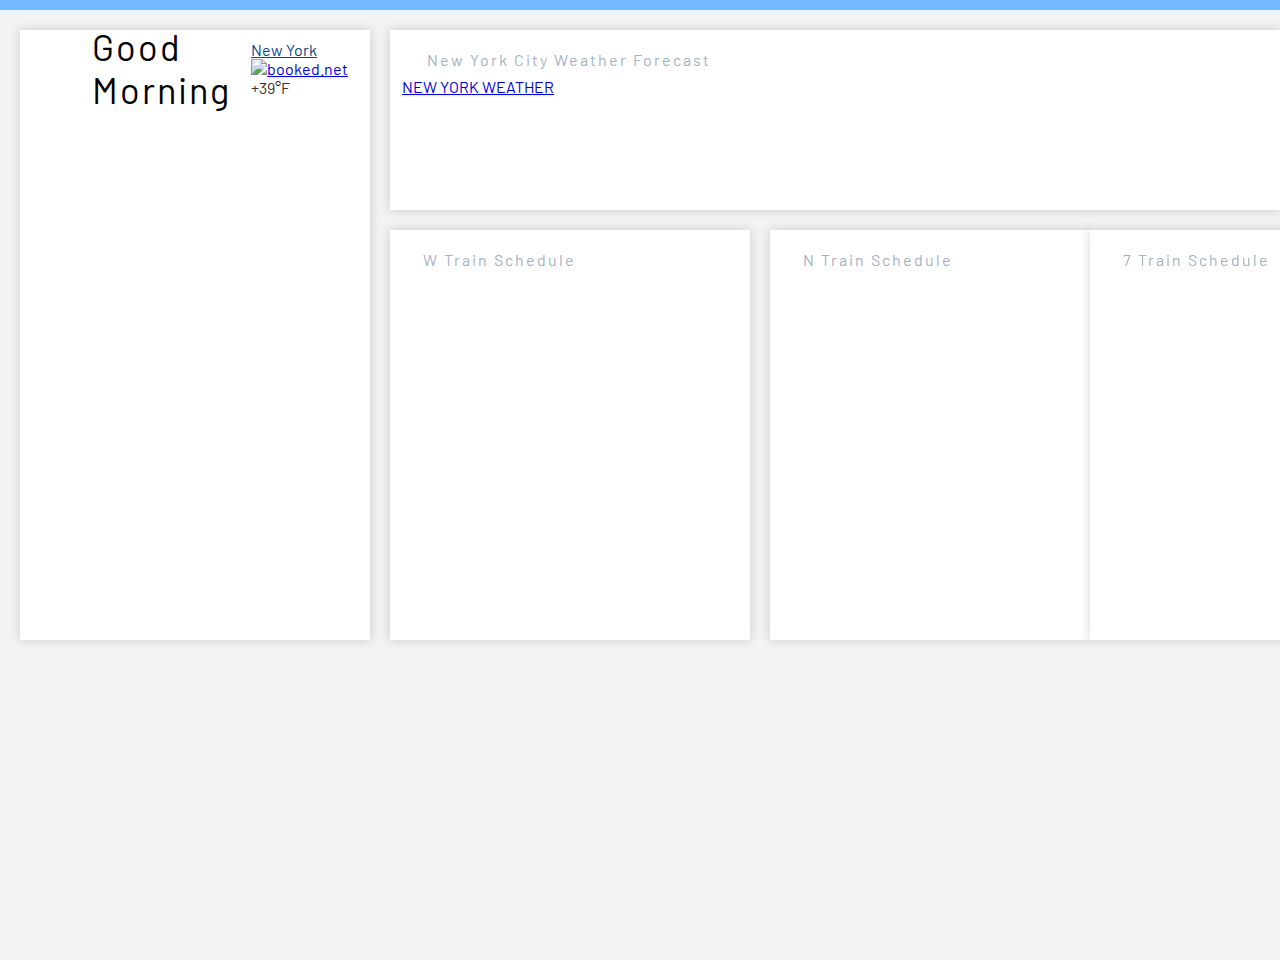
==== commit e762ec02: "dashboard tv" ====
--- a/index.html
+++ b/index.html
@@ -1,322 +1,71 @@
-<!doctype html>
-<html class="no-js" lang="en">
-    <head>
-        <meta charset="utf-8">
-        <meta http-equiv="x-ua-compatible" content="ie=edge">
-        <title>WomenHelp -  </title>
-        <meta name="description" content="">
-        <meta name="viewport" content="width=device-width, initial-scale=1">
+<!DOCTYPE html>
+<html lang="en" >
 
-        <!-- Favicon -->
-        <link rel="shortcut icon" type="image/x-icon" href="assets/img/favicon.jpg">
-		
-		<!-- all css here -->
-        <link rel="stylesheet" href="assets/css/bootstrap.min.css">
-        <link rel="stylesheet" href="assets/css/magnific-popup.css">
-        <link rel="stylesheet" href="assets/css/owl.carousel.min.css">
-        <link rel="stylesheet" href="assets/css/font-awesome.min.css">
-        <link rel="stylesheet" href="assets/css/et-line-icon.css">
-        <link rel="stylesheet" href="assets/css/bicon.min.css">
-        <link rel="stylesheet" href="assets/css/slick.css">
-        <link rel="stylesheet" href="assets/css/meanmenu.min.css">
-        <link rel="stylesheet" href="assets/css/bundle.css">
-        <link rel="stylesheet" href="assets/css/style.css">
-        <link rel="stylesheet" href="assets/css/responsive.css">
-        <script src="assets/js/vendor/modernizr-2.8.3.min.js"></script>
-    </head>
-    <body>
-        <!--[if lt IE 8]>
-            <p class="browserupgrade">You are using an <strong>outdated</strong> browser. Please <a href="http://browsehappy.com/">upgrade your browser</a> to improve your experience.</p>
-        <![endif]-->
-        <!-- header start -->
-		<header class="header-area">
-            <div class="header-bottom">
-                <div class="container">
-                    <div class="row">
-                        <div class="col-md-3 col-sm-3">
-                            <div class="logo">
-                                <a href="index.html"><img src="assets/img/logo/1.png" alt="" /></a>
-                            </div>
-                        </div>
-                        <div class="col-md-9 col-sm-9 hidden-xs">
-                            <div class="search-menu f-right">
-                                <div class="search-bar-button">
-                                    <a href="#"><i class="fa fa-search"></i></a>
-                                    <div class="widget_searchform_content">
-                                        <form action="#">
-                                            <input type="text" placeholder="Search" name="s" value="">
-                                            <button class="submit">
-                                                <i class="fa fa-search"></i>
-                                            </button>
-                                        </form>
-                                    </div>
-                                </div>
-                            </div>
-                            <div class="main-menu f-right">
-                                <nav>
-                                    <ul>
-                                        <li><a href="index.html">მთავარი</a></li>
-                                         <li><a href="index.html">კომპანიის შესახებ</a></li>
-                                        <li><a href="causes.html">პროექტები  </a></li>
-                                        <li><a href="causes.html">განცხადება</a></li>
-                                        <li><a href="contact.html">კონტაქტი </a></li>
-                                    </ul>
-                                </nav>
-                            </div>
-                        </div>
-                    </div>
-                </div>
-                <div class="mobile-menu-area visible-xs hidden-sm">
-                    <div class="container">
-                        <div class="row">
-                            <div class="col-md-12">
-                                <div class="mobile-menu">
-                                    <nav id="mobile-menu-active">
-                                        <ul>
-                                            <li><a href="index.html">HOME</a>
-                                                <ul class="menu-overflow">
-                                                    <li><a href="index.html">home version 1</a></li>
-                                                    <li><a href="index-2.html">home version 2</a></li>
-                                                    <li><a href="index-3.html">home version 3</a></li>
-                                                    <li><a href="index-4.html">home version 4</a></li>
-                                                </ul>
-                                            </li>
-                                            <li><a href="causes.html">cause</a></li>
-                                            <li><a href="event.html">events</a></li>
-                                            <li><a href="#">pages</a>
-                                                <ul class="menu-overflow">
-                                                    <li><a href="about-us.html">about us</a></li>
-                                                    <li><a href="causes.html">causes page</a></li>
-                                                    <li><a href="event.html">event page</a></li>
-                                                    <li><a href="gallery.html">gallery page</a></li>
-                                                    <li><a href="volunteer.html">volunteer </a></li>
-                                                    <li><a href="contact.html">contact us</a></li>
-                                                    <li><a href="event-details.html">event details</a></li>
-                                                    <li><a href="causes-details.html">causes details</a></li>
-                                                    <li><a href="become-volunteer.html">become volunteer</a></li>
-                                                </ul>
-                                            </li>
-                                            <li><a href="blog.html">BLOG</a>
-                                                <ul class="menu-overflow">
-                                                    <li><a href="blog.html">blog page</a></li>
-                                                    <li><a href="blog-left-sidebar.html">blog left sidebar</a></li>
-                                                    <li><a href="blog-right-sidebar.html">blog right sidebar</a></li>
-                                                    <li><a href="blog-details.html">blog details </a></li>
-                                                </ul>
-                                            </li>
-                                            <li><a href="contact.html">CONTACT</a></li>
-                                        </ul>
-                                    </nav>							
-                                </div>
-                            </div>
-                        </div>
-                    </div>
-                </div>
-            </div>
-		</header>
-		<!-- header end -->
-		<!-- slider-area start -->
-		<div class="slider-area bg-img pb-340 pt-240 slider-style-3" style="background-image:url(assets/img/slider/mtavari.png);">
-		</div>
-        <!-- slider end -->
-        <div class="about-area ptb-120">
-            <div class="container">
-                <div class="section-title text-center mb-75">
-                    <h2></h2>
-                    <p class="section-2"> WomenHelp არის პლატფორმა, რომელიც მიზნად ისახავს იურიდიულად და ფინანსურად დაეხმაროს საჭიროების მქონე ქალებს, როდესაც მათი უფლებები ირღვევა</p>
-                </div>
-                <div class="row">
-                    <div class="col-md-12">
-                        <div class="about-text">
-                            <div class="about-menu-box text-center mb-60">
-                                <!-- Nav tabs -->
-                                <ul class="about-tab" role="tablist">
-                                    <li>
-                                        <a href="#home" data-toggle="tab">
-                                            პრობლემა
-                                        </a>
-                                    </li>
-                                    <li class="active">
-                                        <a href="#profile" data-toggle="tab">
-                                            პლატფორმა 
-                                        </a>
-                                    </li>
-                                    <li>
-                                        <a href="#messages" data-toggle="tab">
-                                           კომპანიის შესახებ
-                                        </a>
-                                    </li>
-                                </ul>
-                            </div>
-                            <div class="row">
-                                <!-- Tab panes -->
-                                <div class="tab-content">
-                                    <div class="tab-pane" id="home">
-                                        <div class="col-md-6">
-                                            <div class="grow-text">
-                                                <div class="single-grow mb-20">
-                                                    <h3>Domestic Assault</h3>
-                                                    <p> საქართველოში ყოველი შვიდი ქალიდან ერთი მაინც გამხდარა ოჯახში ძალადობის მსხვერპლი  ხშირად მსხვერპლი თავს იკავებს პოლიციის ჩარევისგან და რჩება მოძალადესთან, რადგან მას არ აქვს ადვოკატის დაქირავებისა და მოძალადისგან მოშორებით, ცხოვრების ახლიდან დაწყების საშუალება. შესაბამისად, ეს პლატფორმა მიზნად ისახავს გახადოს  საჭირო რესურსები მათთვის ხელმისაწვდომი.
-</p>
-                                                </div>
-                                                <div class="single-grow mb-20">
-                                                    <h3>Sexual Assault</h3>
-                                                    <p>ხშირია არასასურველი სექსუალური კავშირის დამყარების შემთხვევებიც. უმეტესად მოძალადე დაუსჯელი რჩება, რადგან მსხვერპლი თავს იკავებს მისი საჯაროდ მხილებისგან, ფინანსური თუ სოციალური უხერხულობის თავიდან არიდების მიზნით. WomenHelp მიზნად ისახავს დააკავშიროს ძალადობის მსხვერპლი ადვოკატთან, რომელიც მას საჭირო დახმარებას აღმოუჩენს</p>
-                                                </div>
-                                            </div>
-                                        </div>
-                                        <div class="col-md-6">
-                                            <div class="grow-img">
-                                                <img src="assets/img/banner/kvelaertistvis.png" alt="">
-                                            </div>
-                                        </div>
-                                    </div>
-                                    <div class="tab-pane active" id="profile">
-										<div class="col-md-6">
-                                            <div class="about-content-info">
-                                                <div class="row">
-                                                     <div class="col-md-6 col-sm-6 text-center mb-65">
-                                                        <div class="single-service">
-                                                            <i class="fa fa-wpforms"></i>
-                                                            <h3>შეავსეთ განანცხადება</h3>
-                                                            <p>აგვიღწერეთ თქვენი სიტუაცია და როგორ დაგიკავშირდეთ.</p>
-                                                        </div>
-                                                    </div>
-                                                    <div class="col-md-6 col-sm-6 text-center mb-65">
-                                                        <div class="single-service">
-                                                            <i class="fa fa-gavel"></i>
-                                                            <h3>ლეგალური დახმარება</h3>
-                                                            <p>თქვენ მიიღებთ უფასო ლეგალურ დახმარებას ჩვენი პრობონო ადვკოტებისგან.</p>
-                                                        </div>
-                                                    </div>
-                                                    <div class="col-md-6 col-sm-6 text-center">
-                                                        <div class="single-service mrg-30">
-                                                            <i class="bi bi-money"></i>
-                                                            <h3>ფინანსური დახმარება (2018 ნოემბრიდან)</h3>
-                                                            <p>თუ თქვენ გესაჭიროებათ ფინანსური დახმარება, ჩვენ მაშინ შევქმნით გვერდს თქვენს შეახებ (შეგიძლიათ აგრეთვე თქვენი სახელი არ გავამჟღავნოთ) სადაც მოსახლეობა შეძლებს თანხის შემოწირვას</p>
-                                                        </div>
-                                                    </div>
-                                                    <div class="col-md-6 col-sm-6 text-center">
-                                                        <div class="single-service">
-                                                            <i class="bi bi-shield"></i>
-                                                            <h3>ღონისძიებები (2019 იანვრიდან)</h3>
-                                                            <p>სხვადასხვა ღონისძიების საშვლებთ შევქმნათ ქალთა ნეთვორქი სადაც გვექნება უსაფრთხო და სუფორთივ გარემო :დ <-- მარიამ 
-                                                                აგრეთვე ხელი შევუწყოთ ნამუშევრების გაიყიდვისთვის ? <-- მარიამ</p>
-                                                        </div>
-                                                    </div>
-                                                </div>
-                                            </div>
-                                        </div>
-                                        <div class="col-md-6">
-                                            <div class="about-img pl-40">
-                                                <img src="assets/img/banner/kvelaertistvis.png" alt="" />
-                                            </div>											
-                                        </div>
-									</div>
-									<div class="tab-pane" id="messages">
-										<div class="col-md-6">
-                                            <div class="grow-text">
-                                                <div class="single-grow mb-20">
-                                                    <h3>Who We Are</h3>
-                                                    <p>There are many variations of passages of Lorem Ipsum available,There are many variations of passages of Lorem Ipsum available,many variations passages of Lorem available, and they try to hard work.</p>
-                                                </div>
-                                                <div class="single-grow mb-20">
-                                                    <h3>Our Vision</h3>
-                                                    <p>There are many variations of passages of Lorem Ipsum available,There are many variations of passages of Lorem Ipsum available,many variations passages of Lorem available, and they try to hard work.</p>
-                                                </div>
-                                                <div class="single-grow">
-                                                    <h3>Our Mission</h3>
-                                                    <p>There are many variations of passages of Lorem Ipsum available,There are many variations of passages of Lorem Ipsum available,many variations passages of Lorem available, and they try to hard work.</p>
-                                                </div>
-                                            </div>
-                                        </div>
-                                        <div class="col-md-6">
-                                            <div class="video-img">
-                                                <img src="assets/img/banner/6.jpg" alt="">
-                                                <a class="video-popup" href="">
-                                                    <img src="assets/img/icon-img/2.png" alt="">
-                                                </a>
-                                            </div>
-                                        </div>
-									</div>
-                                </div>							
-                            </div>
-                        </div>
-                    </div>
-                </div>
-            </div>
-        </div>
-        <!-- causes start -->
-        <div class="volunteer-area ptb-120" style="background-image:url(assets/img/bg/kvela.png)" data-overlay="5.5">
-            <div class="container">
-                <div class="row">
-                    <div class="col-md-8 col-md-offset-2">
-                        <div class="volunteer-text text-center theme-bg">
-                           <h2>გახდი ჩვენი პრობონო ადვოკატი</h2>
-                            <p>რატომ გვესაჭიროება </p>
-                            <a class="button white-bg" href="volunteer.html">Join Us</a>
-                        </div>
-                    </div>
-                </div>
-            </div>
-        </div>
-        <!-- causes end -->
-        <!-- testimonial start -->
-        <!-- testimonial end -->
-        <!-- coll-to-ation start -->
-        <!-- coll-to-ation end -->
-        <!-- footer area start -->
-        <footer class="footer-area pt-120 black-bg">
-            <div class="container">
-                <div class="footer-top pb-55">
-                    <div class="row">
-                        <div class="col-md-3 col-sm-6 mb-50">
-                            <div class="footer-weiget">
-                                <div class="weiget-info">
-                                    <ul>
-                                        <li><a href="#">მთავარი</a></li>
-                                        <li><a href="#">ჩვენს შესახებ</a></li>
-                                        <li><a href="#">შეავსე ფორმა</a></li>
-                                    </ul>
-                                </div>
-                            </div>
-                        </div>
-                        <div class="col-md-3 col-sm-6 mb-50">
-                            <div class="footer-weiget">
-                                <div class="weiget-info">
-                                    <ul>
-                                        <li><a href="#">კითხვები</a></li>
-                                        <li><a href="#">სხვა რესურსები</a></li>
-                                        <li><a href="#">კონტაქტი</a></li>
-                                    </ul>
-                                </div>
-                            </div>
-                        </div>
-                    </div>
-                </div>
-                <div class="row">
-                    <div class="col-md-12">
-                        <div class="footer-bottom text-center">
-                            <p>Copyright © <a href="https://devitems.com/" target="blank">WomenHelp</a> 2018 . ALL Right Reserved .</p>
-                        </div>
-                    </div>
-                </div>
-            </div>
-        </footer>
-        <!-- footer area end -->
-        
-        
-		<!-- all js here -->
-        <script src="assets/js/vendor/jquery-1.12.0.min.js"></script>
-        <script src="assets/js/bootstrap.min.js"></script>
-        <script src="assets/js/jquery.magnific-popup.min.js"></script>
-        <script src="assets/js/isotope.pkgd.min.js"></script>
-        <script src="assets/js/imagesloaded.pkgd.min.js"></script>
-        <script src="assets/js/jquery.counterup.min.js"></script>
-        <script src="assets/js/waypoints.min.js"></script>
-        <script src="assets/js/ajax-mail.js"></script>
-        <script src="assets/js/owl.carousel.min.js"></script>
-        <script src="assets/js/plugins.js"></script>
-        <script src="assets/js/main.js"></script>
-    </body>
+<head>
+  <meta charset="UTF-8">
+  <title>Dashboard</title>
+  <link href="https://fonts.googleapis.com/css?family=Barlow" rel="stylesheet">
+<link rel="stylesheet" href="https://cdnjs.cloudflare.com/ajax/libs/font-awesome/4.7.0/css/font-awesome.min.css" />
+  
+  
+      <link rel="stylesheet" href="css/style.css">
+
+  
+</head>
+
+<body>
+
+  <div class="dashboardContainer">
+  <div class="mainScreen">
+    <div class="header vcenter">
+      <div class="logoHold center">
+      </div>
+
+      <div class="logoName center">
+       Good Morning
+      </div>
+      <br>
+      <!-- weather widget start --><div id="m-booked-small-t3-64629"> <div class="booked-weather-160x36 w160x36-18" style="color:#333333; border-radius:4px; -moz-border-radius:4px; border:none"> <a target="_blank" style="color:#08488D;" href="https://www.booked.net/weather/new-york-18103" class="booked-weather-160x36-city">New York</a> <a target="_blank" class="booked-weather-160x36-right" href="https://www.booked.net/"><img src="//s.bookcdn.com/images/letter/s5.gif" alt="booked.net" /></a> <div class="booked-weather-160x36-degree"><span class="plus">+</span>39&deg;<span>F</span></div> </div> </div><script type="text/javascript"> var css_file=document.createElement("link"); css_file.setAttribute("rel","stylesheet"); css_file.setAttribute("type","text/css"); css_file.setAttribute("href",'https://s.bookcdn.com/css/w/bw-160-36.css?v=0.0.1'); document.getElementsByTagName("head")[0].appendChild(css_file); function setWidgetData(data) { if(typeof(data) != 'undefined' && data.results.length > 0) { for(var i = 0; i < data.results.length; ++i) { var objMainBlock = document.getElementById('m-booked-small-t3-64629'); if(objMainBlock !== null) { var copyBlock = document.getElementById('m-bookew-weather-copy-'+data.results[i].widget_type); objMainBlock.innerHTML = data.results[i].html_code; if(copyBlock !== null) objMainBlock.appendChild(copyBlock); } } } else { alert('data=undefined||data.results is empty'); } } </script> <script type="text/javascript" charset="UTF-8" src="https://widgets.booked.net/weather/info?action=get_weather_info&ver=6&cityID=18103&type=13&scode=124&ltid=3458&domid=w209&anc_id=829&cmetric=0&wlangID=1&color=fff5d9&wwidth=158&header_color=fff5d9&text_color=333333&link_color=08488D&border_form=3&footer_color=fff5d9&footer_text_color=333333&transparent=1"></script><!-- weather widget end -->
+      <br>
+
+    </div>
+    <br>
+<br> 
+<br>
+<iframe src="http://free.timeanddate.com/clock/i6iyow17/n179/fn14/tt0/ts1" frameborder="0" width="321" height="19"></iframe>
+
+
+<script type="text/javascript" src="http://www.mta.info/sites/all/libraries/mta_WidgetScripts/serviceStatusWidget.js"></script>
+  </div>
+  <div class="widgets">
+    <div class="worldweather">
+      <div class="title">New York City Weather Forecast</div>
+     <a class="weatherwidget-io" href="https://forecast7.com/en/40d71n74d01/new-york/" data-label_1="NEW YORK" data-label_2="WEATHER" data-days="3" data-theme="pure" >NEW YORK WEATHER</a>
+<script>
+!function(d,s,id){var js,fjs=d.getElementsByTagName(s)[0];if(!d.getElementById(id)){js=d.createElement(s);js.id=id;js.src='https://weatherwidget.io/js/widget.min.js';fjs.parentNode.insertBefore(js,fjs);}}(document,'script','weatherwidget-io-js');
+</script>
+
+    </div>
+    <div class="weathernews">
+      <div class="news">
+        <div class="title">W Train Schedule</div>
+        <iframe src="http://subwaytime.mta.info/index.html#/app/subwaytime/W/R09/" width="350" height="350" frameborder="0" style="border:0"></iframe>
+      </div>
+      <div class="video">
+        <div class="title">N Train Schedule</div>
+        <iframe src="http://subwaytime.mta.info/index.html#/app/subwaytime/N/R09/" width="350" height="350" frameborder="0" style="border:0"></iframe>
+      </div>
+<div class="news">
+        <div class="title">7 Train Schedule</div>
+        <iframe src="http://subwaytime.mta.info/index.html#/app/subwaytime/7/718/" width="350" height="350" frameborder="0" style="border:0"></iframe>
+      </div>
+      </div>
+    </div>
+  </div>
+</div>
+  
+  
+
+</body>
+
 </html>
--- a/css/style.css
+++ b/css/style.css
@@ -0,0 +1,248 @@
+*{
+  margin:0;
+  padding:0;
+  font-family: 'Barlow', sans-serif;
+  box-sizing:border-box;
+}
+body{
+  background:#74b9ff;
+}
+.center{
+  display:flex;
+  justify-content:center;
+  align-items:center;
+}
+.vcenter{
+  display:flex;
+  align-items:center;
+}
+.dashboardContainer{
+  height:950px;
+  width:1400px;
+  margin: 0 auto;
+  margin-top:10px;
+  background:#f3f3f3;
+  display:flex;
+  padding:20px;
+}
+.dashboardContainer > .mainScreen{
+  width:350px;
+  height:610px;
+  padding:8px;
+  box-shadow:0 0 10px #2323;
+  background:white;
+}
+.mainScreen > .header{
+  height:60px;
+/*   border-bottom:1px solid; */
+}
+.header > .logoHold{
+  height:50px;
+  width:50px;
+  margin-left:16px;
+  margin-right:15px;
+}
+.logoHold > img{
+  height:35px;
+}
+.header > .logoName{
+/*   font-weight:bolder; */
+  letter-spacing:2px;
+  font-size:36px;
+  height:50px;
+}
+.mainScreen > .todayLabel{
+  margin:8px 0;
+  letter-spacing:2px;
+  font-size:12px;
+  padding:6px 8px;
+/*   border-radius:1.2em;
+  border:1px solid; */
+  width:150px;
+/*   font-weight:bold; */
+  margin-left:10px;
+  color:#a5b1c2;
+}
+.mainScreen > .city{
+  letter-spacing:2px;
+  font-size:12px;
+   color:#a5b1c2;
+  position:relative;
+  top:-30px;
+  left:180px;
+}
+.mainScreen >.sunHolder{
+  height:250px;
+  position:relative;
+  top:-10px;
+}
+.sunHolder > .sun{
+  height:200px;
+  width:200px;
+  border-radius:50%;
+  background:#fed330;
+}
+.infotab{
+  height:100px;
+/*   border:1px solid; */
+  padding:8px;
+  margin-bottom:12px;
+}
+.infotab > .temprature{
+  height:100px;
+  width:120px;
+}
+.infotab > .temprature > .tempvalue{
+  font-size:48px;
+  font-weight:lighter;
+}
+.condition{
+  letter-spacing:2px;
+  color:#a5b1c2;
+  position:relative;
+  left:-8px;
+}
+.infotab > .details{
+  height:100px;
+  width:150px;
+}
+
+.details > .detail {
+  padding:4px;
+  color:#a5b1c2;
+  font-size:12px;
+  letter-spacing:2px;
+}
+.future{
+  height:100px;
+  justify-content:space-around;
+}
+.day{
+  height:80px;
+  width:60px;
+  justify-content:space-between;
+  flex-direction:column;
+}
+.day>h5{
+  letter-spacing:2px;
+  color:#7f8c8d;
+}
+.temp{
+  font-size:14px;
+  letter-spacing:1px;
+  color:#4b4b4b;
+}
+.day > img{
+  height:30px;
+}
+.dashboardContainer > .widgets{
+  width:890px;
+  height:610px;
+  margin-left:20px;
+}
+.widgets > .worldweather{
+  width:100%;
+  height:180px;
+  box-shadow:0 0 10px #2323;
+  background:white;
+  padding:12px;
+  margin-bottom:20px;
+}
+.title{
+  color:#a5b1c2;
+  font-size:16px;
+  letter-spacing:2px;
+  padding:8px 0;
+  width:80%;
+/*   border-bottom:2px solid; */
+  margin-left:25px;
+}
+.worldweather > .future{
+  margin-top:14px;
+  position:relative;
+  left:-10px;
+}
+.weathernews{
+  width:100%;
+  height:410px;
+  display:flex;
+}
+.weathernews > .news{
+  height:inherit;
+  width:360px;
+  box-shadow:0 0 10px #2323;
+  background:white;
+  padding:12px 8px;
+}
+.news  > .newsImg{
+  height:150px;
+}
+.newsImg > img{
+  height:130px;
+}
+.news > .headline{
+  width:211px;
+  margin:0 auto;
+  letter-spacing:2px;
+  font-weight:bolder;
+}
+.news > .matter{
+  width:211px;
+  margin:0 auto;
+  font-size:14px;
+}
+.news > .button{
+  text-align:right;
+  padding-right:4px;
+  letter-spacing:1px;
+  color:#a5b1c2;
+  font-size:14px;
+}
+.weathernews > .video{
+  height:inherit;
+  width:320px;
+  box-shadow:0 0 10px #2323;
+  background:white;
+  margin-left:20px;
+  padding:12px 8px;
+}
+.video > .vidImg{
+  height:200px;
+  background-image:url("http://news.bbcimg.co.uk/media/images/71907000/jpg/_71907426_71907425.jpg");
+  width:280px;
+  margin:0 auto;
+  background-size:cover;
+  margin-top:8px;
+  margin-bottom:12px;
+}
+.vidImg > .play{
+  width:75px;
+  display:flex;
+  justify-content:space-around;
+  align-items:center;
+  color:white;
+  border-radius:1.2em;
+  border:2px solid;
+  padding:2px 4px;
+  position:relative;
+  top:10px;
+  left:10px;
+  letter-spacing:1px;
+}
+.play >i{
+  font-size:12px;
+}
+.video > .headline{
+  width:280px;
+  margin:0 auto;
+  letter-spacing:2px;
+  font-weight:bolder;
+}
+.video > .source{
+  width:280px;
+  margin:0 auto;
+  letter-spacing:2px;
+  font-size:14px;
+  color:#a5b1c2;
+  margin-top:8px;
+}